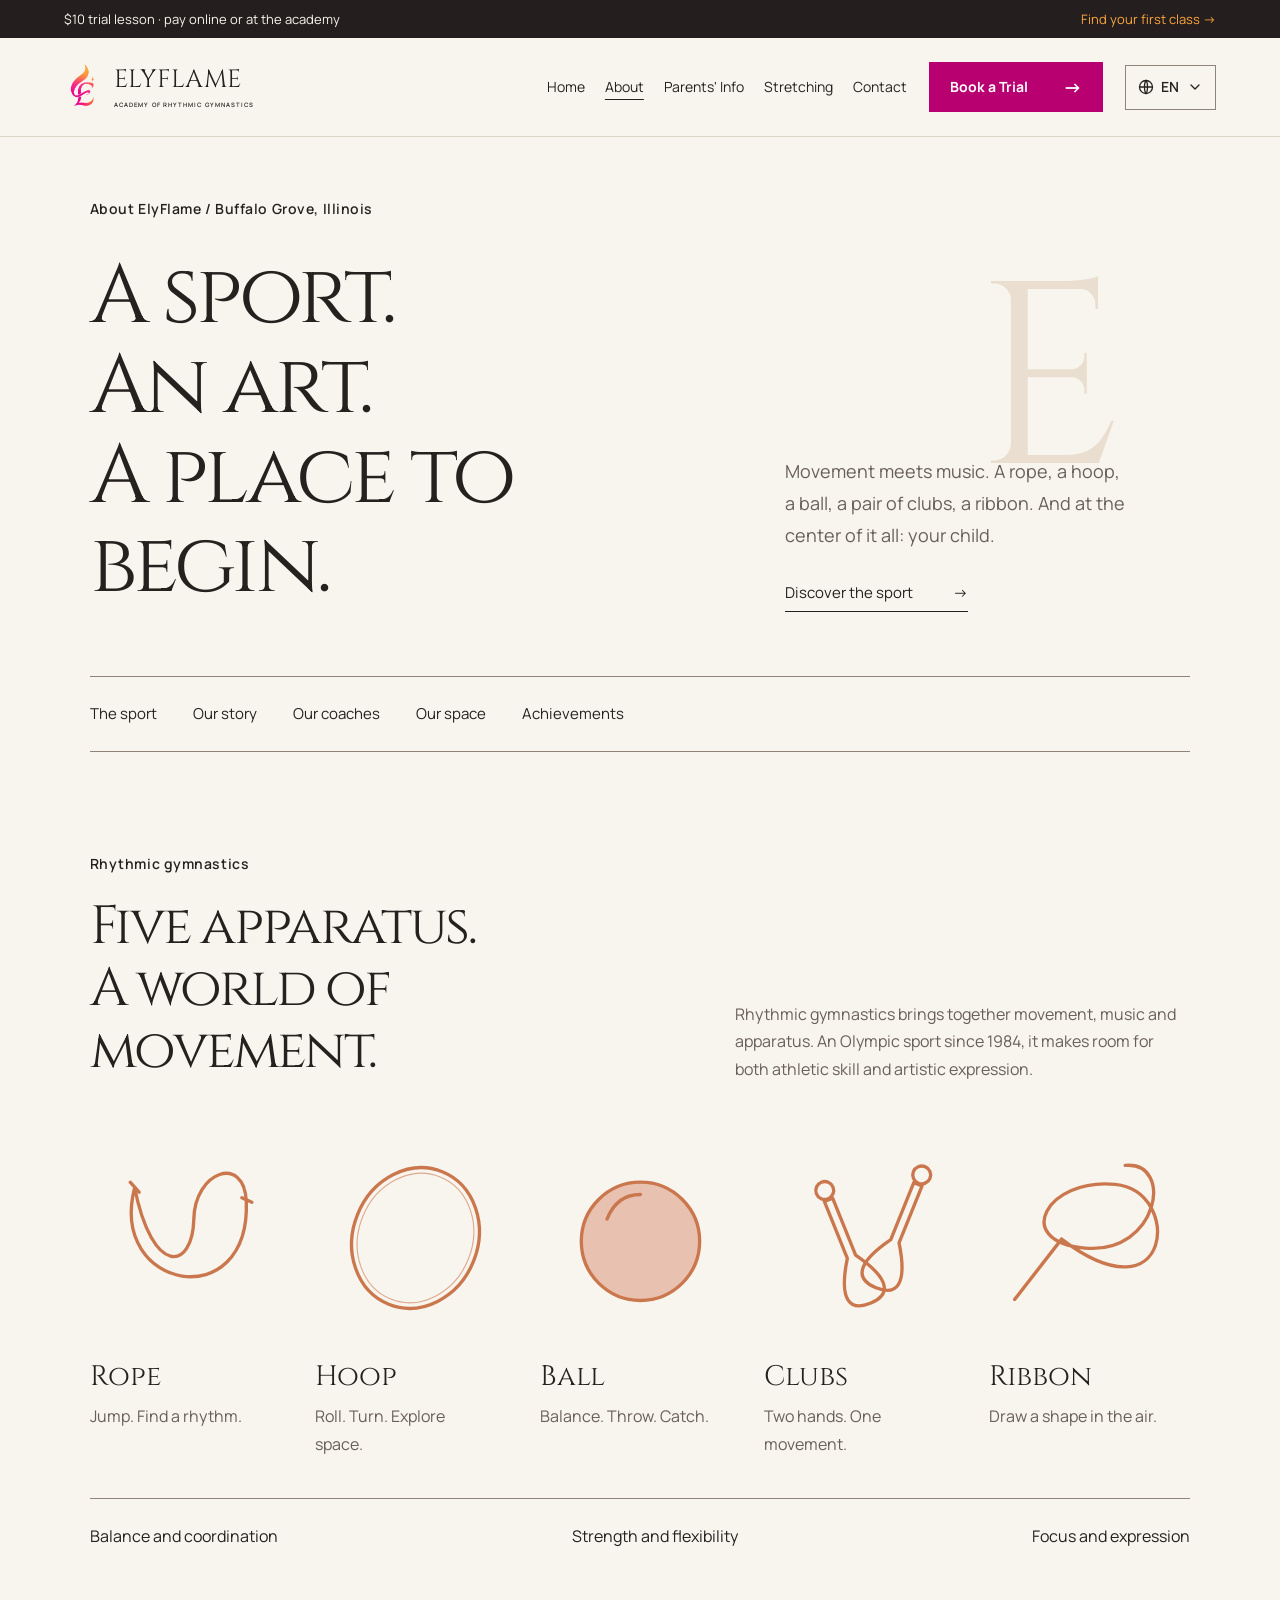
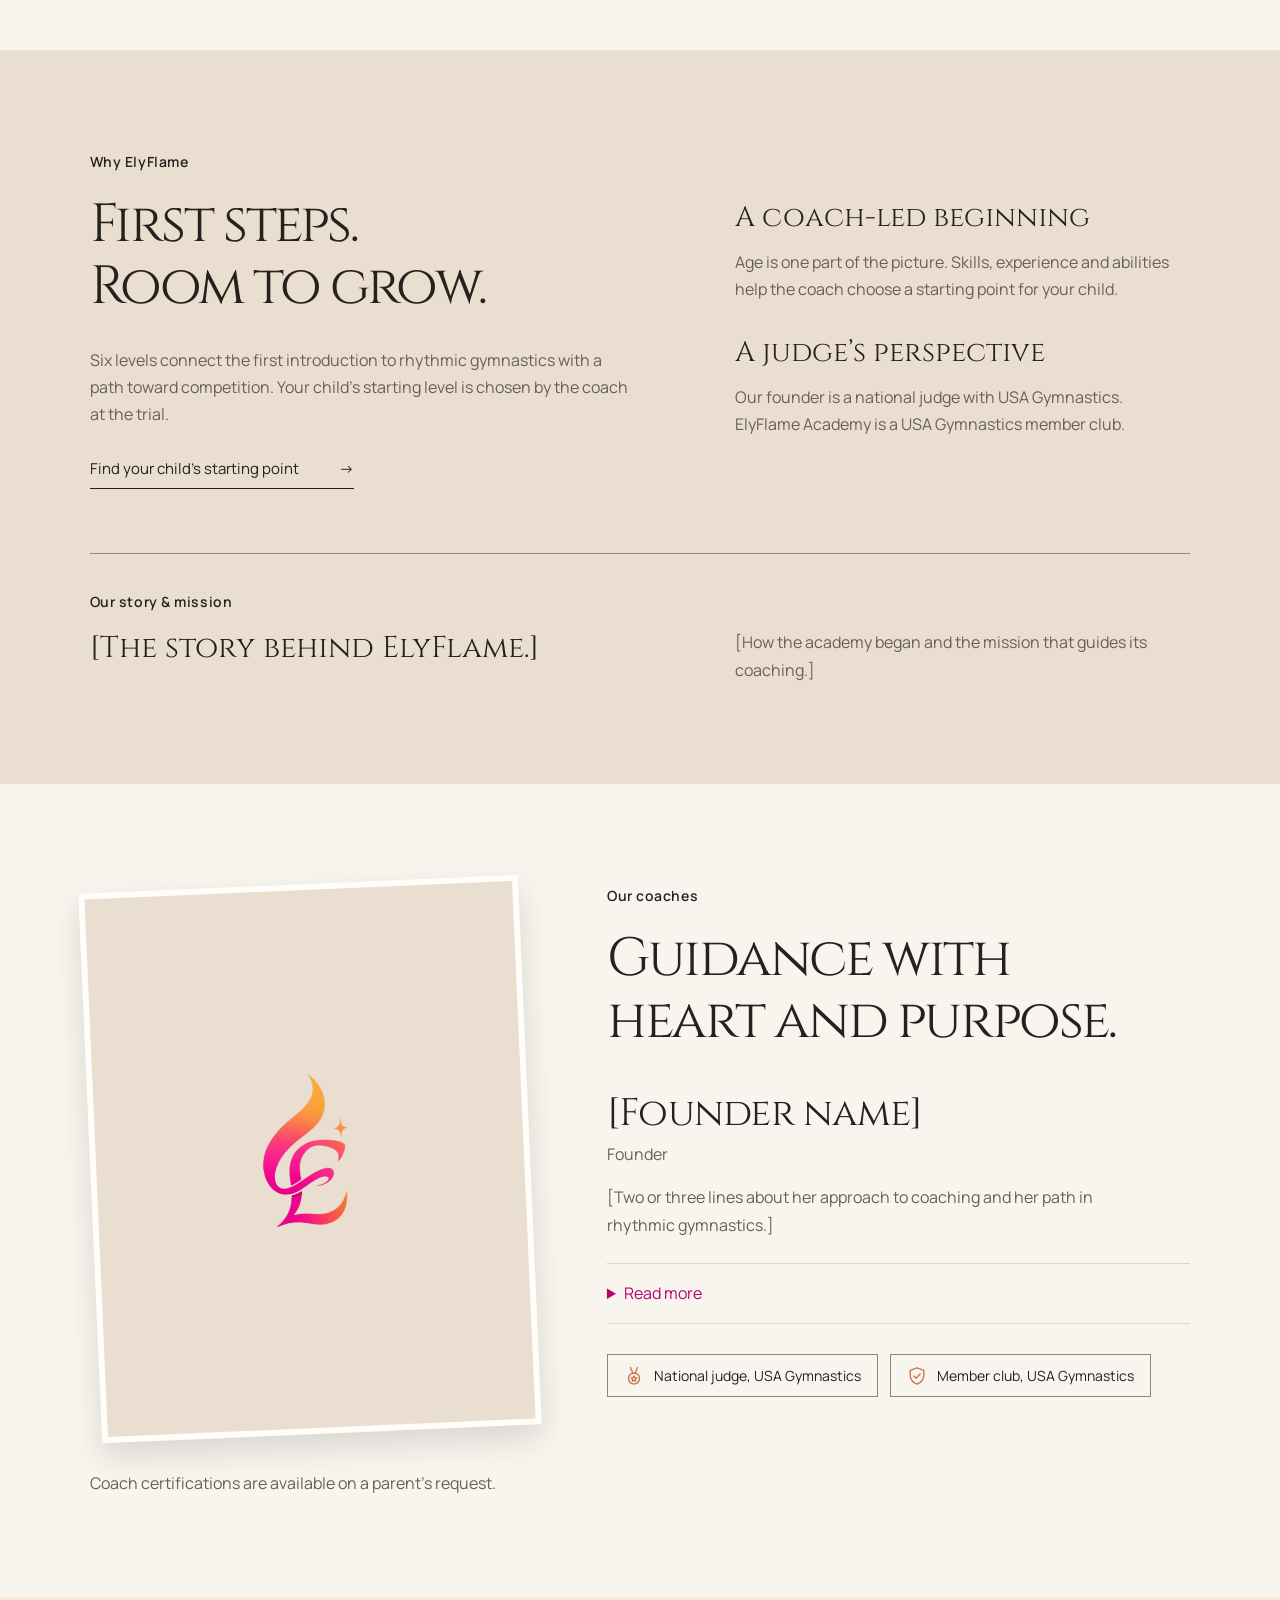
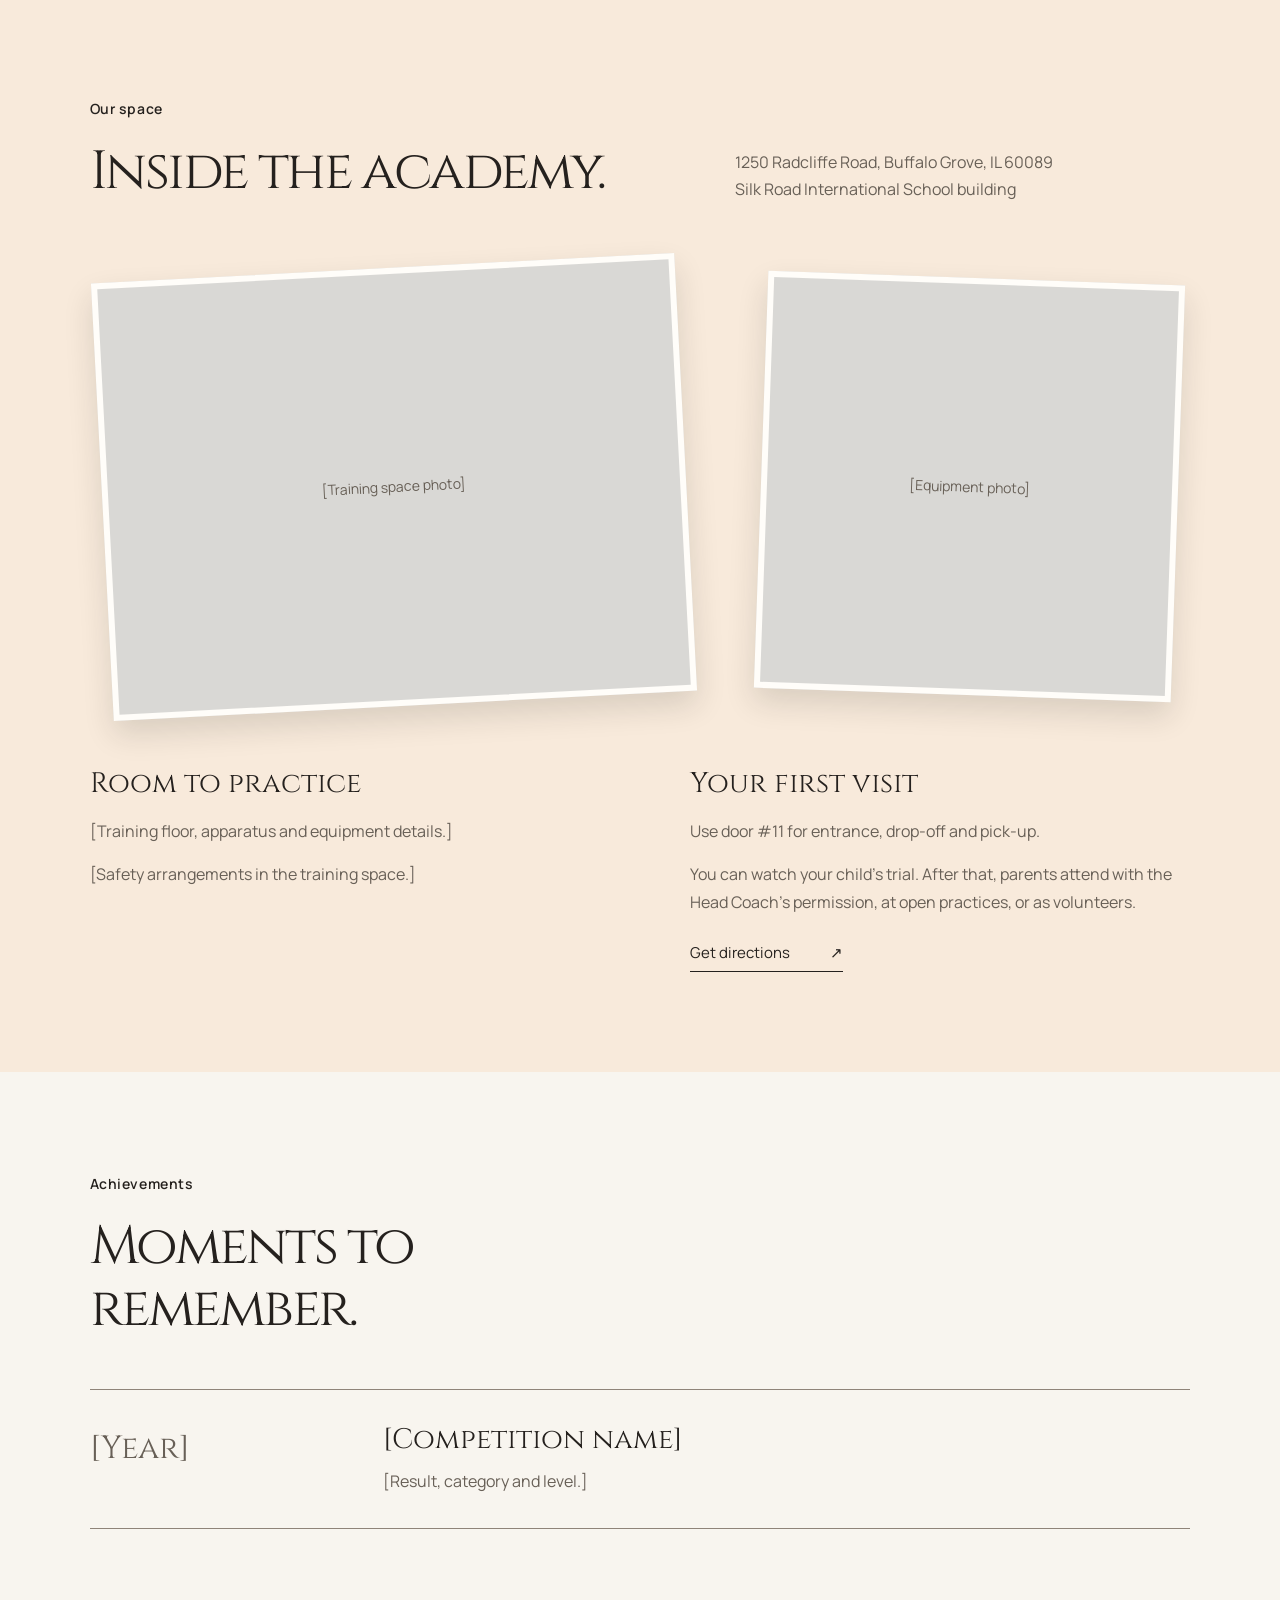
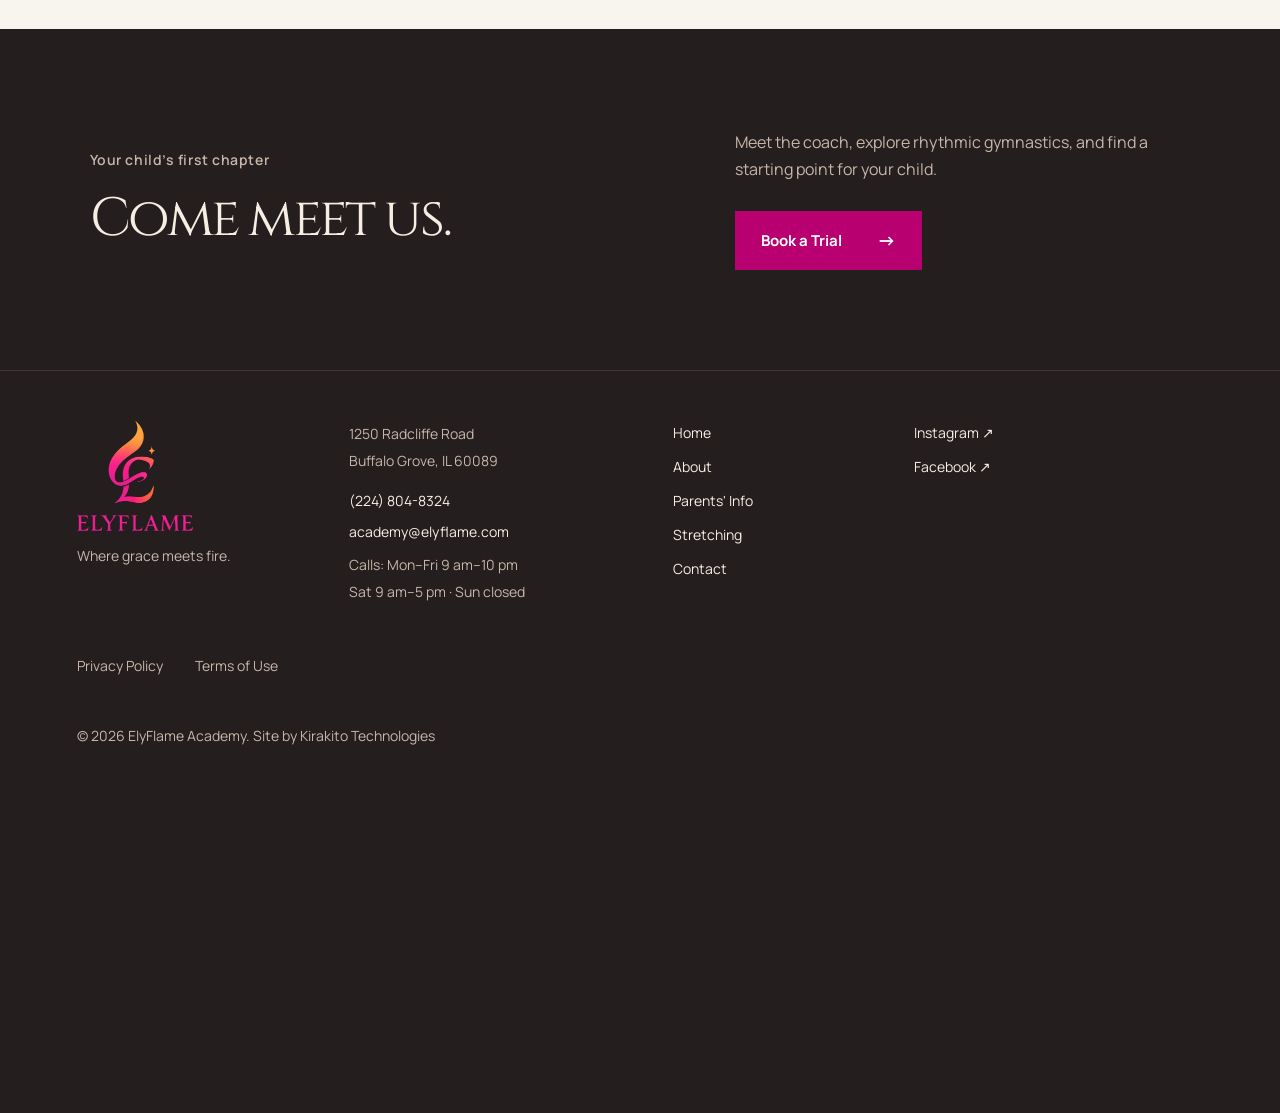
==== about/index.html @ cbd22787 "feat: add multilingual About page and shared multi-page foundation" ====
<!doctype html>
<html lang="en">
<head>
  <meta charset="UTF-8"><meta name="viewport" content="width=device-width, initial-scale=1">
  <title>About ElyFlame — Rhythmic Gymnastics Academy</title>
  <meta name="description" content="Meet ElyFlame Academy: rhythmic gymnastics, our coaches, our training space, and your child's path from first steps to competition.">
  <meta name="theme-color" content="#f8f5ef">
  <link rel="canonical" href="https://elyflame.com/about/">
  <link rel="alternate" hreflang="en" href="https://elyflame.com/about/"><link rel="alternate" hreflang="ru" href="https://elyflame.com/ru/about/"><link rel="alternate" hreflang="uk" href="https://elyflame.com/uk/about/"><link rel="alternate" hreflang="x-default" href="https://elyflame.com/about/">
  <link rel="icon" href="../assets/brand/Just_Logo__no_background_.png">
  <link rel="preconnect" href="https://fonts.googleapis.com"><link rel="preconnect" href="https://fonts.gstatic.com" crossorigin>
  <link href="https://fonts.googleapis.com/css2?family=Cinzel:wght@400;500;600&family=Manrope:wght@400;500;600;700&display=swap" rel="stylesheet">
  <link rel="stylesheet" href="../site.css"><script src="../site.js" defer></script>
</head>
<body class="about-page">
<a class="skip" href="#main">Skip to content</a>
<div class="announcement"><span>$10 trial lesson · pay online or at the academy</span><a href="../#journey">Find your first class <span aria-hidden="true">→</span></a></div>
<header class="header">
  <a class="brand" href="../#" aria-label="ElyFlame Academy home"><img src="../assets/brand/Just_Logo__no_background_.png" width="40" height="47" alt=""><span translate="no"><span>ELYFLAME</span><small>ACADEMY OF RHYTHMIC GYMNASTICS</small></span></a>
  <button class="menu-toggle" aria-expanded="false" aria-controls="navigation" aria-label="Menu"><span class="burger" aria-hidden="true"></span></button>
  <nav id="navigation" aria-label="Main navigation"><a href="../#home">Home</a><a href="./" aria-current="page">About</a><a href="../#parents">Parents' Info</a><a href="../#stretching">Stretching</a><a href="../#contact">Contact</a><div class="lang-pills" role="group" aria-label="Language" translate="no"><a href="./" hreflang="en" lang="en" aria-current="page">EN</a><a href="../ru/about/" hreflang="ru" lang="ru">RU</a><a href="../uk/about/" hreflang="uk" lang="uk">UA</a></div></nav>
  <a class="button header-cta" href="../#trial">Book a Trial <span aria-hidden="true">→</span></a>
  <details class="lang-menu" translate="no"><summary aria-label="Language: EN"><svg class="lang-icon" viewBox="0 0 16 16" aria-hidden="true" focusable="false"><circle cx="8" cy="8" r="6.5"/><path d="M1.5 8h13M8 1.5c2 2.2 2 10.8 0 13M8 1.5c-2 2.2-2 10.8 0 13"/></svg>EN<svg class="lang-chevron" viewBox="0 0 16 16" aria-hidden="true" focusable="false"><path d="m4 6 4 4 4-4"/></svg></summary><ul><li><a href="./" hreflang="en" lang="en" aria-current="page">English</a></li><li><a href="../ru/about/" hreflang="ru" lang="ru">Русский</a></li><li><a href="../uk/about/" hreflang="uk" lang="uk">Українська</a></li></ul></details>
</header>
<main id="main">
<section class="about-intro section" id="about">
 <p class="eyebrow">About ElyFlame / Buffalo Grove, Illinois</p>
 <h1>A sport.<br>An art.<br><em>A place to begin.</em></h1>
 <div class="about-intro-note"><span class="intro-mark" aria-hidden="true">E</span><p>Movement meets music. A rope, a hoop, a ball, a pair of clubs, a ribbon. And at the center of it all: your child.</p><a class="text-link" href="#the-sport">Discover the sport <span aria-hidden="true">→</span></a></div>
 <nav class="about-contents" aria-label="On this page"><a href="#the-sport">The sport</a><a href="#our-story">Our story</a><a href="#coaches">Our coaches</a><a href="#the-space">Our space</a><a href="#achievements">Achievements</a></nav>
</section>
<section class="section sport-section" id="the-sport">
 <div class="about-section-heading"><p class="eyebrow">Rhythmic gymnastics</p><h2>Five apparatus.<br>A world of movement.</h2><p>Rhythmic gymnastics brings together movement, music and apparatus. An Olympic sport since 1984, it makes room for both athletic skill and artistic expression.</p></div>
 <ul class="apparatus-lineup">
  <li><svg viewBox="0 0 180 150" aria-hidden="true"><path d="M40 30C16 122 144 145 140 42C138 0 94 15 93 58C92 104 56 110 40 30"/><path d="m36 25 8 9m92 5 9 4"/></svg><h3>Rope</h3><p>Jump. Find a rhythm.</p></li>
  <li><svg viewBox="0 0 180 150" aria-hidden="true"><ellipse cx="90" cy="75" rx="56" ry="64" transform="rotate(22 90 75)"/><ellipse class="apparatus-echo" cx="90" cy="75" rx="51" ry="59" transform="rotate(22 90 75)"/></svg><h3>Hoop</h3><p>Roll. Turn. Explore space.</p></li>
  <li><svg viewBox="0 0 180 150" aria-hidden="true"><circle class="apparatus-ball" cx="90" cy="78" r="53"/><path d="M60 58c6-15 17-22 30-22"/></svg><h3>Ball</h3><p>Balance. Throw. Catch.</p></li>
  <li><svg viewBox="0 0 180 150" aria-hidden="true"><g transform="rotate(-22 72 76)"><path d="M68 38h8v55c22 33 15 45-4 45s-26-12-4-45Z"/><circle cx="72" cy="29" r="8"/></g><g transform="rotate(22 118 76)"><path d="M114 23h8v55c22 33 15 45-4 45s-26-12-4-45Z"/><circle cx="118" cy="14" r="8"/></g></svg><h3>Clubs</h3><p>Two hands. One movement.</p></li>
  <li><svg viewBox="0 0 180 150" aria-hidden="true"><path d="m23 130 42-54M65 76C164 151 174 33 113 27S20 78 86 84s80-78 36-74"/></svg><h3>Ribbon</h3><p>Draw a shape in the air.</p></li>
 </ul>
 <div class="movement-notes"><p>Balance and coordination</p><p>Strength and flexibility</p><p>Focus and expression</p></div>
</section>
<section class="section academy-story" id="our-story">
 <div><p class="eyebrow">Why ElyFlame</p><h2>First steps.<br>Room to grow.</h2><p>Six levels connect the first introduction to rhythmic gymnastics with a path toward competition. Your child’s starting level is chosen by the coach at the trial.</p><a class="text-link" href="../#journey">Find your child’s starting point <span aria-hidden="true">→</span></a></div>
 <div class="story-principles"><article><h3>A coach-led beginning</h3><p>Age is one part of the picture. Skills, experience and abilities help the coach choose a starting point for your child.</p></article><article><h3>A judge’s perspective</h3><p>Our founder is a national judge with USA Gymnastics. ElyFlame Academy is a USA Gymnastics member club.</p></article></div>
 <div class="story-manuscript" data-requires-content><p class="eyebrow">Our story &amp; mission</p><h3>[The story behind ElyFlame.]</h3><p>[How the academy began and the mission that guides its coaching.]</p></div>
</section>
<section class="section coaches" id="coaches" data-requires-content>
 <div class="founder">
  <div class="founder-head"><p class="eyebrow">Our coaches</p><h2>Guidance with<br><em>heart and purpose.</em></h2></div>
  <div class="founder-photo is-empty" role="img" aria-label="Placeholder for the founder’s portrait"></div>
  <div class="founder-body">
   <h3 class="founder-name">[Founder name]</h3>
   <p class="founder-role">Founder</p>
   <p>[Two or three lines about her approach to coaching and her path in rhythmic gymnastics.]</p>
   <details class="coach-bio"><summary>Read more</summary><p>[Founder biography, experience and achievements.]</p></details>
   <ul class="badges" aria-label="Credentials"><li><svg viewBox="0 0 20 20" aria-hidden="true" focusable="false"><path d="M6.5 1.5 9 7.5M13.5 1.5 11 7.5"/><circle cx="10" cy="12.5" r="5.5"/><path d="m10 10 .9 1.7 1.9.3-1.4 1.3.3 1.9-1.7-.9-1.7.9.3-1.9-1.4-1.3 1.9-.3z"/></svg>National judge, USA Gymnastics</li><li><svg viewBox="0 0 20 20" aria-hidden="true" focusable="false"><path d="M10 1.8 16.8 4.3v4.9c0 4.3-2.9 7.4-6.8 9-3.9-1.6-6.8-4.7-6.8-9V4.3z"/><path d="m6.9 10 2.2 2.2 4.1-4.3"/></svg>Member club, USA Gymnastics</li></ul>
  </div>
 </div>
 <p class="coach-certificates">Coach certifications are available on a parent’s request.</p>
 <div class="team-block" hidden>
  <p class="eyebrow">The team</p>
  <ul class="team-list"></ul>
  <template id="team-card"><li class="team-card"><div class="team-photo"></div><h4></h4><p class="team-role"></p><p class="team-focus"></p><details class="coach-bio"><summary>Read more</summary><p class="team-bio"></p></details></li></template>
  <script type="application/json" id="team-data">[]</script>
 </div>
</section>
<section class="section academy-space" id="the-space">
 <div class="about-section-heading"><p class="eyebrow">Our space</p><h2>Inside the academy.</h2><p>1250 Radcliffe Road, Buffalo Grove, IL 60089<br>Silk Road International School building</p></div>
 <ul class="gallery-grid space-gallery" data-requires-content><li><div class="photo-slot">[Training space photo]</div></li><li><div class="photo-slot">[Equipment photo]</div></li></ul>
 <div class="space-notes"><div data-requires-content><h3>Room to practice</h3><p>[Training floor, apparatus and equipment details.]</p><p>[Safety arrangements in the training space.]</p></div><div><h3>Your first visit</h3><p>Use door #11 for entrance, drop-off and pick-up.</p><p>You can watch your child’s trial. After that, parents attend with the Head Coach’s permission, at open practices, or as volunteers.</p><a class="text-link" href="https://www.google.com/maps/search/?api=1&amp;query=1250+Radcliffe+Rd+Buffalo+Grove+IL+60089" target="_blank" rel="noopener">Get directions <span aria-hidden="true">↗</span></a></div></div>
</section>
<section class="section achievements-section" id="achievements">
 <div class="about-section-heading"><p class="eyebrow">Achievements</p><h2>Moments to remember.</h2></div>
 <ol class="achievement-list" data-requires-content><li><span class="achievement-year">[Year]</span><div><h3>[Competition name]</h3><p>[Result, category and level.]</p></div></li></ol>
</section>
<section class="about-trial section"><div><p class="eyebrow">Your child’s first chapter</p><h2>Come meet us.</h2></div><div><p>Meet the coach, explore rhythmic gymnastics, and find a starting point for your child.</p><a class="button" href="../#trial">Book a Trial <span aria-hidden="true">→</span></a></div></section>
</main>
<footer class="site-footer">
 <div class="footer-identity"><a href="../#home"><img class="footer-logo" src="../assets/brand/Logo_dark.jpg" alt="ElyFlame Academy of Rhythmic Gymnastics" width="160" height="160"></a><p>Where grace meets fire.</p></div>
 <div class="footer-contact"><p translate="no">1250 Radcliffe Road<br>Buffalo Grove, IL 60089</p><a href="tel:+12248048324">(224) 804-8324</a><a href="mailto:academy@elyflame.com">academy@elyflame.com</a><p>Calls: Mon–Fri 9 am–10 pm<br>Sat 9 am–5 pm · Sun closed</p></div>
 <nav aria-label="Footer navigation"><a href="../#home">Home</a><a href="./">About</a><a href="../#parents">Parents' Info</a><a href="../#stretching">Stretching</a><a href="../#contact">Contact</a></nav>
 <div class="footer-social"><a href="https://www.instagram.com/elyflamerg_yuvkhimenko" target="_blank" rel="noopener">Instagram ↗</a><a href="https://www.facebook.com/profile.php?id=61573847340841" target="_blank" rel="noopener">Facebook ↗</a></div>
 <nav class="footer-legal" aria-label="Legal"><a href="/privacy">Privacy Policy</a><a href="/terms">Terms of Use</a></nav>
 <p class="copyright">© 2026 ElyFlame Academy. Site by Kirakito Technologies</p>
 <div class="footer-team"></div>
</footer>
</body></html>
---- site.css ----
*{box-sizing:border-box}html{scroll-behavior:smooth;scroll-padding-top:110px}body{margin:0;background:var(--paper);color:var(--ink);font-family:Manrope,Arial,sans-serif;font-size:15px;line-height:1.7} :root{--display:Cinzel,Georgia,serif;--paper:#f8f5ef;--paper-raised:#fffdf9;--sand:#eaded0;--blush:#eeded6;--cream:#f8eadb;--placeholder:#d9d8d5;--ink:#25211e;--ink-muted:#686057;--line:#dcd5ca;--line-strong:#8f8479;--pink:#b90070;--pink-deep:#97035e;--pink-soft:#c988ab;--pink-tint:#f2dfe9;--brand-magenta:#e9008d;--brand-orange:#fda63d;--stage:#241e1e;--on-stage:#f6eee3;--on-stage-muted:#c8b6aa;--peach:#ffad82;--decor:#cb774d;--decor-soft:#e8c1b0;--error:#a51e2b;--white:#fff}a{color:inherit;text-decoration:none}button,input,select,textarea{font:inherit}button,a,select,input,textarea{-webkit-tap-highlight-color:transparent}button{cursor:pointer}a,button,summary,select{touch-action:manipulation}a:focus-visible,button:focus-visible,summary:focus-visible,select:focus-visible,input:focus-visible,textarea:focus-visible{outline:3px solid var(--pink);outline-offset:5px}h1,h2,h3,p{margin:0}h1,h2{font-family:var(--display);font-weight:400;line-height:1.16;letter-spacing:-.045em}h2{font-size:clamp(34px,4.25vw,64px)}h2 em{color:var(--pink);font-style:normal}h3{font-size:23px;font-weight:500;line-height:1.3}p{color:var(--ink-muted)}.eyebrow{text-transform:uppercase;font-size:10px;letter-spacing:.18em;font-weight:700;color:inherit}.announcement{background:var(--stage);color:var(--paper);display:flex;justify-content:space-between;padding:8px 5%;font-size:10px;letter-spacing:.07em}.announcement a{color:var(--brand-orange)}.header{height:99px;display:flex;align-items:center;gap:30px;padding:0 5%;border-bottom:1px solid var(--line);position:sticky;top:0;background:color-mix(in srgb,var(--paper) 96%,transparent);z-index:10;backdrop-filter:blur(12px)}.brand{display:flex;align-items:center;gap:10px;font-family:Cinzel,Georgia,serif;font-size:25px;line-height:1.2;letter-spacing:.01em}.brand img{object-fit:contain}.brand small{font-family:Manrope,Arial,sans-serif;display:block;font-size:6px;letter-spacing:.18em;margin-top:7px;font-weight:600}.header nav{margin-left:auto;display:flex;gap:28px;font-size:11px}.header nav a{padding:10px 0}.header nav a:hover,.text-link:hover{color:var(--pink)}.button{background:var(--pink);color:var(--white);display:inline-flex;align-items:center;justify-content:space-between;gap:35px;padding:16px 25px;font-size:12px;font-weight:700;border:1px solid transparent;min-height:52px;transition:background .2s,transform .2s}.button:hover{background:var(--pink-deep);transform:translateY(-2px)}.button span{font-size:19px;line-height:1}.header-cta{padding:12px 20px;min-height:45px;font-size:11px}.menu-toggle{display:none}.hero{position:relative;overflow:hidden;padding:30px 5% 0;min-height:760px}.hero-top{display:flex;justify-content:space-between;position:relative;z-index:2}.dot{display:inline-block;width:6px;height:6px;border-radius:50%;background:var(--pink);margin-right:8px}.hero-title{position:relative;z-index:2;pointer-events:none;margin-top:64px;max-width:1000px}h1{font-size:clamp(65px,8.7vw,132px);line-height:1.08;letter-spacing:-.065em}h1 em{font-style:normal;color:var(--pink)}.hero-bottom{display:flex;align-items:flex-end;justify-content:space-between;position:relative;z-index:2;margin-top:34px}.hero-copy p{font-size:13px;line-height:1.8;margin-bottom:24px}.trial-note{display:block;font-size:10px;margin-top:12px;color:var(--ink-muted)}.trial-note i{padding:0 7px}.scroll-cue{margin-top:45px;position:relative;z-index:2;border-top:1px solid var(--line);padding:16px 0;display:flex;justify-content:space-between;font-size:9px;letter-spacing:.14em;text-transform:uppercase}.values-strip{background:var(--sand);display:flex;align-items:center;justify-content:space-around;gap:20px;padding:22px 5%;font-family:var(--display);font-size:17px}.values-strip b{color:var(--pink);font-size:21px;font-weight:400}.section{padding:100px 7%}.section-heading{display:grid;grid-template-columns:1fr 1fr;align-items:end;gap:18px 60px}.section-heading .eyebrow{grid-column:1/-1}.section-heading>p:last-child{font-size:13px;justify-self:end;padding-bottom:7px}.finder{margin-top:46px}.finder-controls{display:grid;grid-template-columns:1fr 1fr;gap:35px;max-width:800px}label{display:block;font-size:11px;font-weight:600}select,input,textarea{display:block;width:100%;border:0;border-bottom:1px solid var(--line-strong);background:transparent;padding:14px 0;color:var(--ink);font-size:14px;border-radius:0;margin-top:4px}select{padding-right:25px;cursor:pointer}.path{display:flex;justify-content:space-between;position:relative;margin:52px 0 38px}.path:before{content:"";position:absolute;top:21px;left:22px;right:22px;height:1px;background:var(--line-strong)}.level{position:relative;flex:1}.level:last-child{flex:0 0 80px}.level-number{display:grid;place-items:center;width:43px;height:43px;border:1px solid var(--line-strong);border-radius:50%;background:var(--paper);font-family:var(--display);font-size:17px;transition:background .25s,color .25s}.level.active .level-number{background:var(--pink);border-color:var(--pink);color:var(--white);box-shadow:0 0 0 7px color-mix(in srgb,var(--pink) 6%,transparent)}.level p{font-size:10px;margin-top:14px}.level small{font-size:9px;color:var(--ink-muted);display:block}.finder-result{border-top:1px solid var(--line);border-bottom:1px solid var(--line);padding:30px 0;display:flex;gap:30px;align-items:center;justify-content:space-between}.finder-result .eyebrow{font-size:9px;color:var(--pink);margin-bottom:10px}.finder-result h3{font-family:var(--display);font-size:27px;margin-bottom:10px}.finder-result p:not(.eyebrow){font-size:12px;max-width:550px}.finder-result small{font-size:10px;color:var(--ink-muted);display:block;margin-top:8px}.finder-result .button{flex-shrink:0}.about{display:grid;grid-template-columns:1fr 1fr;gap:9%;padding-top:25px}.about-art{min-height:510px}.about-copy{padding:20px 0}.about-copy h2{font-size:clamp(32px,3.45vw,53px);margin:20px 0 24px}.about-copy>p:not(.eyebrow){font-size:12px;line-height:1.9}.about-point{display:flex;gap:20px;border-top:1px solid var(--line);padding-top:20px;margin-top:23px}.about-point>span{color:var(--pink);font-size:10px;padding-top:3px}.about-point h3{font-size:13px}.about-point p{font-size:11px;margin-top:6px}.text-link{font-size:11px;display:inline-flex;gap:40px;align-items:center;border-bottom:1px solid currentColor;padding-bottom:6px;margin-top:28px}.stage{background:var(--stage);color:var(--on-stage);position:relative;overflow:hidden;padding-bottom:110px}.stage>.eyebrow{color:var(--on-stage-muted)}.stage-main{display:grid;grid-template-columns:auto minmax(0,295px);justify-content:start;gap:80px clamp(80px,9vw,190px);margin-top:40px;position:relative;z-index:1}.stage h2{font-size:clamp(46px,6.6vw,98px)}.stage h2 em{color:var(--peach)}.stage-main>div{max-width:295px}.stage p{color:var(--on-stage);font-size:17px}.stage p.muted{font-size:12px;color:var(--on-stage-muted);margin-top:15px}.stage-symbol{font-size:80px;line-height:1;color:var(--decor);display:block;margin-bottom:30px}.button-light{background:var(--cream);color:var(--stage);margin-top:27px}.button-light:hover{background:var(--peach)}.parents{display:grid;grid-template-columns:1fr 1fr;gap:80px}.parents h2{margin:22px 0}.parents>div>p:not(.eyebrow){font-size:12px}.faq details{border-bottom:1px solid var(--line);padding:20px 0}.faq details:first-child{border-top:1px solid var(--line)}summary{list-style:none;font-size:13px;cursor:pointer;display:flex;justify-content:space-between;gap:20px}summary::-webkit-details-marker{display:none}summary:after{content:"+";color:var(--pink);font-size:20px;line-height:1}details[open] summary:after{content:"−"}.faq details p{font-size:12px;line-height:1.9;margin-top:15px;padding-right:30px}.contact{border-top:1px solid var(--line);display:grid;grid-template-columns:1.4fr 1fr;gap:65px;padding-top:65px;padding-bottom:65px}.contact h2{margin-top:20px;font-size:clamp(32px,3.6vw,55px)}.address{font-size:19px;color:var(--ink);margin-top:15px}.contact-info .text-link{margin-top:16px}.email{display:block;font-size:13px;margin-top:24px}.visit-note{font-size:10px;margin-top:10px}.closing{padding:76px 7%;background:var(--blush);position:relative;overflow:hidden}.closing h2{margin:16px 0 28px;position:relative;z-index:1}.closing .button{position:relative;z-index:1}.trial-section{display:grid;grid-template-columns:1fr 1fr;gap:12%}.trial-section h2{font-size:42px;margin:18px 0 25px}.trial-section>div>p:not(.eyebrow){font-size:12px;max-width:370px}#trial-form{display:grid;grid-template-columns:1fr 1fr;gap:21px}#trial-form>label:first-child,#trial-form>label:nth-child(4),#trial-form>button,#form-status,#trial-form>noscript{grid-column:1/-1}label span{font-weight:400;color:var(--ink-muted)}#form-status{font-size:12px}footer{border-top:1px solid var(--line);padding:35px 5%;display:flex;flex-wrap:wrap;gap:20px 30px;align-items:center;font-size:10px}footer .brand{font-size:23px;display:block;margin-right:20px}footer>span{margin-left:auto}footer>a:last-child{flex-basis:100%;text-align:right;font-size:9px}.skip{position:fixed;left:15px;top:-100px;z-index:40;padding:10px;background:var(--white)}.skip:focus{top:10px}dialog{background:var(--paper);color:var(--ink);border:1px solid var(--line);padding:40px;width:min(590px,calc(100% - 28px));max-height:85vh}dialog::backdrop{background:#1b121bc4;backdrop-filter:blur(5px)}dialog h2{font-size:31px;margin:18px 0}dialog>p{font-size:12px}.close-dialog{position:absolute;top:8px;right:10px;background:none;border:0;font-size:27px;width:44px;height:44px}@keyframes arrive{from{opacity:0;transform:translate(30px,20px) rotate(4deg)}to{opacity:1;transform:none}}
@media(min-width:1600px){.hero{min-height:870px}.hero-title{margin-top:90px}.hero-bottom{margin-top:45px}.hero-copy p{font-size:16px}.scroll-cue{margin-top:60px}}
@media(max-width:1050px){.header{gap:20px}.header nav{gap:17px}.brand{font-size:21px}.hero{min-height:710px}.hero-title{margin-top:80px}.stage-main{gap:40px}.parents{gap:40px}.section{padding-left:5%;padding-right:5%}.finder-result h3{font-size:24px}}
@media(max-width:760px){html{scroll-padding-top:85px}.announcement{justify-content:center;font-size:9px}.announcement>a{display:none}.header{height:79px;padding:0 5%;justify-content:space-between}.brand{font-size:21px}.brand img{width:29px;height:38px}.brand small{font-size:5px}.header-cta{display:none}.menu-toggle{display:flex;gap:10px;align-items:center;border:0;background:none;font-size:11px;min-height:44px}.header nav{display:none;position:absolute;top:79px;left:0;right:0;background:var(--paper);padding:20px 5%;border-bottom:1px solid var(--line);font-size:15px}.header nav.open{display:flex;flex-direction:column;gap:5px}.hero{min-height:830px;padding-top:23px}.hero-top>.eyebrow:last-child{display:none}.eyebrow{font-size:9px}.hero-title{margin-top:41px}h1{font-size:clamp(54px,11.6vw,87px);letter-spacing:-.06em}.hero-bottom{margin-top:305px}.hero-copy p{font-size:12px;margin-bottom:22px}.hero-copy .button{padding:14px 23px}.trial-note{font-size:9px}.scroll-cue{margin-top:30px;font-size:8px}.values-strip{justify-content:center;flex-wrap:wrap;font-size:12px;gap:12px 20px;padding:22px 5%}.values-strip span:last-child,.values-strip b:last-of-type{display:none}.values-strip b{font-size:15px}.section{padding:65px 6%}.section-heading{display:block}.section-heading h2{margin:18px 0}.section-heading>p:last-child{font-size:12px}.finder{margin-top:28px}.finder-controls{grid-template-columns:1fr;gap:20px}.path{margin-top:35px;gap:3px}.level:last-child{flex:1}.level-number{width:34px;height:34px;font-size:13px}.path:before{top:17px}.level p{font-size:8px}.level small{font-size:8px}.finder-result{display:block;padding:23px 0}.finder-result .button{margin-top:22px}.finder-result h3{font-size:22px}.about{grid-template-columns:1fr;gap:25px;padding-top:0}.about-art{min-height:330px}.about-copy{padding:0}.about-copy h2{font-size:36px}.stage-main{grid-template-columns:1fr;gap:35px;margin-top:30px}.stage h2{font-size:52px}.stage-main>div{justify-self:start;max-width:100%;position:relative;padding-right:45px}.stage-symbol{position:absolute;right:0;top:0;font-size:42px}.stage p{font-size:16px}.stage p.muted{max-width:280px}.parents{grid-template-columns:1fr;gap:35px}.contact{grid-template-columns:1fr;gap:30px}.contact h2{font-size:35px}.contact-info{border-top:1px solid var(--line);padding-top:25px}.closing{padding:55px 6%}.closing h2{font-size:35px;max-width:280px}.trial-section{grid-template-columns:1fr;gap:32px}.trial-section h2{font-size:35px}footer{padding:30px 6%;gap:15px 25px}footer .brand{width:100%}footer>span{margin-left:0}footer>a:last-child{text-align:left}dialog{padding:32px 23px}dialog h2{font-size:27px}}

@media(max-width:760px){h1{font-size:clamp(45px,10.8vw,80px)}h1 em{padding-left:0}}
/* One continuous ribbon,above section backgrounds and behind their content. */
main{position:relative;isolation:isolate}
.page-ribbon{position:absolute;inset:0;width:100%;height:100%;z-index:1;pointer-events:none;overflow:hidden}
.ribbon-line{fill:none;stroke:url(#page-ribbon-gradient);stroke-width:2.5;stroke-linecap:round;stroke-linejoin:round;vector-effect:non-scaling-stroke;stroke-dasharray:1000;stroke-dashoffset:0;opacity:.8}
main>section>*,.values-strip>*{position:relative;z-index:2}
.hero-copy,.section-heading,.finder,.about-copy,.faq,.contact-info,#trial-form{isolation:isolate}
@supports(animation-timeline:scroll()){
  .ribbon-line{animation:ribbon-unfold 1s linear both;animation-timeline:scroll(root block)}
}
@keyframes ribbon-unfold{from{stroke-dashoffset:975}to{stroke-dashoffset:0}}
.path-spark{position:absolute;left:0;top:-24px;width:20px;color:var(--pink);font-size:22px;line-height:1;text-align:center;transition:transform .65s cubic-bezier(.22,.8,.24,1);z-index:2}
.path-spark[hidden]{display:none}
.path.needs-assessment{margin-top:88px}
.assessment-stop{position:absolute;left:28px;top:-64px;color:var(--pink);font-size:12px;line-height:24px;font-weight:600}
.assessment-stop[hidden]{display:none}
.level[data-level="6"]{flex:0 0 80px}
@media(max-width:760px){.level[data-level="6"]{flex:1}}
.hero-copy p,.finder-result p:not(.eyebrow),.about-copy>p:not(.eyebrow),.about-point p,.parents>div>p:not(.eyebrow),.faq details p,.trial-section>div>p:not(.eyebrow),.stage p.muted,.section-heading>p:last-child{font-size:16px}
label,select,input,textarea,summary,.about-point h3{font-size:16px}
.button{font-size:14px}
.stage{background:radial-gradient(ellipse at 90% 55%,#74334055,transparent 60%),var(--stage)}
@media(max-width:760px){
  .ribbon-line{stroke-width:2;opacity:.65}
  .hero-copy p{font-size:16px}
  .hero-bottom{margin-top:305px}
  .finder-result .button{margin-top:26px}
  .path{margin-top:54px}
}
@media(prefers-reduced-motion:reduce){html{scroll-behavior:auto}*,*:before,*:after{animation:none!important;transition:none!important}.ribbon-line{stroke-dashoffset:0}}

/* Revised prototype: generous section crossings,real form controls,content previews. */
[hidden]{display:none!important}
.section{padding-top:140px}
.hero{min-height:800px}
.hero-title{max-width:78%}
.hero-photo{position:absolute;right:7%;top:112px;width:32%;height:445px;background:transparent;display:grid;place-items:center;z-index:0}
.hero-photo>span{text-align:center;font-size:13px;color:var(--ink-muted);max-width:85%;overflow-wrap:anywhere}
.hero-photo small{display:block;font-size:11px;margin-top:8px}
.hero-bottom{margin-top:42px}
.hero-copy{max-width:45%}

.hero .scroll-cue{margin-top:45px}
.quiet-link{color:var(--ink-muted)}
.header{gap:22px}
.header nav{gap:20px}
.ribbon-line{stroke-width:2.5;opacity:1}
.closing{padding-top:140px}
.level p{font-size:14px;line-height:1.5;margin-top:14px;max-width:145px}
.level small{font-size:12px;margin-top:5px;line-height:1.5}
.level .apparatus{font-size:11px;color:var(--ink-muted);max-width:140px}
.level[data-level="6"]{flex:1}
.path:before{right:calc(16.66% - 21px)}
.level.possible .level-number{background:var(--pink-tint);border-color:var(--pink-soft);color:var(--pink-deep)}
.level.possible p{color:var(--pink-deep)}
.path-spark{top:0;transition:transform .65s ease-out;pointer-events:none}
.assessment-stop{font-size:14px;line-height:24px}
#experience-note{margin-top:14px;color:var(--pink-deep)}
/* Coaches: the founder as "portrait + text" (portrait 40% of the block), then the team grid. The team cards come from
   the #team-data array (site.js); the block stays hidden while the array is empty. */
.founder{display:grid;grid-template-columns:40% 1fr;grid-template-rows:auto 1fr;grid-template-areas:"photo head" "photo body";column-gap:7%;align-items:start}
.founder-head{grid-area:head}
.founder-head h2{margin-top:20px}
.founder-photo{grid-area:photo;aspect-ratio:4/5;display:grid;place-items:center;background:var(--sand)}
.founder-photo img{width:100%;height:100%;object-fit:cover}
.founder-photo.is-empty::after,.team-photo.is-empty::after{content:"";width:34%;aspect-ratio:540/632;background:url(assets/brand/Just_Logo__no_background_.png) center/contain no-repeat}
.founder-body{grid-area:body;margin-top:40px}
.founder-name{font-family:var(--display);font-weight:400;font-size:clamp(30px,3vw,42px);line-height:1.15;letter-spacing:-.02em;color:var(--ink)}
.founder-role,.team-role{font-family:var(--display);font-size:15px;line-height:1.5;color:var(--ink-muted);margin-top:6px}
.founder-body>p:not(.founder-role){margin-top:18px;max-width:520px;font-size:16px}
.badges{list-style:none;display:flex;flex-wrap:wrap;gap:12px;margin:30px 0 0;padding:0}
.badges li{display:inline-flex;align-items:center;gap:10px;padding:10px 16px;border:1px solid var(--line-strong);font-size:14px;line-height:1.5;color:var(--ink)}
.badges svg{width:20px;height:20px;flex:none;fill:none;stroke:var(--decor);stroke-width:1.4;stroke-linecap:round;stroke-linejoin:round}
.team-block{margin-top:96px}
.team-list{list-style:none;margin:28px 0 0;padding:0;display:grid;grid-template-columns:repeat(3,1fr);gap:48px 32px}
.team-photo{aspect-ratio:1;display:grid;place-items:center;background:var(--sand);overflow:hidden}
.team-photo img{width:100%;height:100%;object-fit:cover}
.team-card h4{font-family:var(--display);font-weight:400;font-size:22px;line-height:1.3;color:var(--ink);margin:18px 0 0}
.team-focus{font-size:16px;margin-top:8px}
.team-list li:only-child{grid-column:span 2;display:grid;grid-template-columns:1fr 1fr;grid-template-rows:1fr auto auto auto 1fr;column-gap:32px}
.team-list li:only-child .team-photo{grid-row:1/-1}
.team-list li:only-child>:not(.team-photo){grid-column:2}
.team-list li:only-child h4{grid-row:2;margin-top:0}
.team-list li:only-child .team-role{grid-row:3}
.team-list li:only-child .team-focus{grid-row:4}
@media(max-width:1050px){.team-list{grid-template-columns:repeat(2,1fr)}}
body[data-production] [data-requires-content]{display:none}
.trial-section.enhanced{display:block}
.trial-section.enhanced>div:first-child{max-width:700px}
.trial-section.enhanced>div>p:not(.eyebrow){max-width:520px}
.enhanced-trial{margin-top:25px}
#booking-dialog{width:min(800px,calc(100% - 32px));padding:48px;max-height:90dvh;overscroll-behavior:contain}
#booking-dialog .close-dialog{position:sticky;float:right;top:-32px;right:0;z-index:3;background:var(--paper)}
body:has(#booking-dialog[open]){overflow:hidden}
#booking-title{font-size:42px;margin:0 0 20px}
.prototype-note{font-size:13px;line-height:1.7;color:var(--ink-muted);margin-bottom:25px}
#trial-form{display:grid;grid-template-columns:minmax(0,1fr) minmax(0,1fr);gap:25px 24px}
#trial-form .field{grid-column:auto;min-width:0}
#trial-form .field-wide,#trial-form .error-summary,#trial-form>button,#form-status{grid-column:1/-1}
#trial-form input:not([type="checkbox"]),#trial-form select{background:var(--paper-raised);border:1px solid var(--line-strong);padding:12px;margin-top:8px;min-height:49px;width:100%}
#trial-form label{font-size:14px}
#trial-form label span{font-size:14px;color:var(--ink)}
.field-hint{font-size:12px;margin-top:6px;line-height:1.6}
.checkbox-label{display:flex;gap:12px;align-items:flex-start;cursor:pointer}
#consent{appearance:auto;width:20px;height:20px;flex:0 0 20px;margin:2px 0 0;accent-color:var(--pink)}
.field-error{font-size:14px;font-weight:700;line-height:1.5;color:var(--error);margin-top:8px}
#trial-form .has-error input,#trial-form .has-error select{border:2px solid var(--error)}
.error-summary{border-left:4px solid var(--error);padding:12px 0 12px 20px;color:var(--error)}
.error-summary h3{font-size:22px}.error-summary ul{margin:12px 0 0;padding-left:20px}
.error-summary a{font-size:14px;text-decoration:underline;font-weight:600}
.button:disabled{cursor:wait;transform:none;opacity:.75}
.button.has-error{background:var(--error)}
.button .submit-label{font-size:14px;line-height:1.5}
.spinner{width:18px;height:18px;border:2px solid color-mix(in srgb,var(--white) 40%,transparent);border-top-color:var(--white);border-radius:50%;animation:spin .7s linear infinite}
@keyframes spin{to{transform:rotate(360deg)}}
#booking-confirmation h2{font-size:44px;margin:20px 0}
#booking-confirmation p{font-size:16px}
#booking-confirmation .prototype-note{font-size:13px;margin-top:16px}
#booking-confirmation h3{font-family:var(--display);font-size:24px;margin-top:28px}
#booking-summary{display:grid;grid-template-columns:140px minmax(0,1fr);gap:8px 20px;font-size:14px}
#booking-summary dt{color:var(--ink-muted)}#booking-summary dd{margin:0;overflow-wrap:anywhere}
.bring-list{padding-left:20px;font-size:14px;line-height:1.9}
#edit-booking{background:none;border:0;border-bottom:1px solid currentColor;padding:0 0 6px;color:var(--pink);font-size:14px}
.site-footer{display:grid;grid-template-columns:1.15fr 1.4fr 1fr 1.4fr;gap:35px;padding:50px 6%;align-items:start;font-size:13px}
.footer-logo{display:block;width:155px;height:150px;object-fit:contain;mix-blend-mode:multiply}
.site-footer p{font-size:13px;line-height:1.9}
.footer-contact p{margin-bottom:14px}.footer-contact a{overflow-wrap:anywhere}
.site-footer nav,.footer-social{display:flex;flex-direction:column;gap:10px}


.site-footer .copyright{grid-column:1/-1;font-size:11px;margin-top:10px}
@media(max-width:1100px) and (min-width:761px){.header nav{gap:12px}.header{gap:14px}.brand{font-size:18px}.header-cta{gap:14px;padding:10px 14px}}
@media(max-width:760px){
  .section{padding-top:120px}
  .hero{min-height:0;padding-bottom:24px}
  .hero-title{max-width:100%}
  .hero-photo{position:relative;inset:auto;width:84%;height:340px;margin:48px 0 0 auto;z-index:0}
  .hero-photo>span{font-size:12px}
  .hero-bottom{margin-top:65px}
  .hero-copy{max-width:100%}
  .hero .scroll-cue{margin-top:35px}
  .header nav{gap:5px}
  .path,.path.needs-assessment{display:flex;flex-direction:column;gap:0;margin-top:54px;margin-bottom:30px}
  .path.needs-assessment{margin-top:90px}
  .path:before{left:20px;right:auto;top:20px;bottom:58px;width:1px;height:auto}
  .level,.level[data-level="6"]{display:flex;align-items:flex-start;gap:24px;flex:auto;min-height:112px;padding:0 0 24px}
  .level:last-of-type{padding-bottom:0;min-height:90px}
  .level-number{flex:0 0 42px;width:42px;height:42px;font-size:16px}
  .level p{font-size:16px;margin-top:0;max-width:none}
  .level small{font-size:13px;margin-top:3px}
  .level .apparatus{font-size:12px;max-width:none}
  .assessment-stop{top:-58px;left:28px;font-size:13px;max-width:calc(100% - 28px)}
  .path-spark{font-size:21px}
  .founder{grid-template-columns:1fr;grid-template-rows:none;grid-template-areas:"head" "photo" "body"}
  .founder-photo{width:78%;margin-top:32px}
  .founder-body{margin-top:32px}
  .team-block{margin-top:64px}
  .team-list{grid-template-columns:1fr;gap:40px}
  .team-list li:only-child{grid-column:auto;display:block}
  .team-list li:only-child h4{margin-top:18px}
  .closing{padding-top:120px}
  #booking-dialog{width:calc(100% - 20px);padding:30px 20px;max-height:94dvh}
  #booking-dialog .close-dialog{top:-20px}
  #booking-title{font-size:32px;padding-right:35px}
  #trial-form{grid-template-columns:minmax(0,1fr);gap:23px}
  #trial-form .field{grid-column:1/-1}
  #booking-confirmation h2{font-size:34px}
  #booking-summary{grid-template-columns:100px minmax(0,1fr);gap:8px 12px;font-size:13px}
  .site-footer{grid-template-columns:1fr 1fr;gap:30px 18px;padding-bottom:30px}
  .footer-identity,.footer-contact{grid-column:1/-1}
  .footer-logo{width:150px;height:145px}
  
}
@media(prefers-reduced-motion:reduce){.path-spark{transition:none}.spinner{animation:none}.ribbon-line{animation:none;stroke-dashoffset:0}}

/* Design cleanup after the anti-slop audit (24.09). Raw hex left above: overlay shadows only. */
/* T13 type floor: body 16,labels 14,buttons 15. */
body{font-size:16px}
.announcement,.announcement a{font-size:13px;letter-spacing:0}
.header nav{font-size:14px}
.button,.button .submit-label{font-size:15px}
.header-cta{font-size:14px}
.trial-note,.visit-note,.field-hint,.finder-result small{font-size:14px}
.text-link,#edit-booking{font-size:15px}
.email{font-size:16px}
.level small,.level .apparatus{font-size:14px}
.about-point>span{font-size:14px}
.site-footer,.site-footer p{font-size:14px}
.site-footer .copyright{font-size:13px}
/* T3: caps stay in Cinzel headings only; labels in sentence case. */
.eyebrow,.stage>.eyebrow,.finder-result .eyebrow{text-transform:none;letter-spacing:0;font-size:14px;font-weight:600}
.scroll-cue{text-transform:none;letter-spacing:0;font-size:14px}
/* T9: magenta on interactive elements and the hero headline only. */
h2 em,.stage h2 em{color:inherit}
.dot,.values-strip b,.about-point>span,summary:after,.finder-result .eyebrow,#experience-note{color:var(--ink-muted)}
.stage>.eyebrow{color:var(--on-stage-muted)}
/* T2: drawn burger icon; the word "Menu" stays for screen readers only. */
.burger{display:block;width:22px;height:14px;border-block:2px solid currentColor;position:relative}
.burger:after{content:"";position:absolute;left:0;right:0;top:4px;border-top:2px solid currentColor}
.menu-toggle{width:44px;justify-content:center;padding:0}
@media(max-width:760px){
  .eyebrow{font-size:13px}
  .announcement,.announcement span{font-size:13px}
  /* Booking dialog takes the whole screen on phones. */
  #booking-dialog{width:100%;max-width:100%;height:100dvh;max-height:100dvh;margin:0;border:0;padding:24px 20px 32px}
  #booking-dialog .close-dialog{top:-12px}
}

/* Satin ribbon: .ribbon-line is now the reveal mask; the satin shapes are drawn by site.js. */

.ribbon-line{stroke:#fff;stroke-width:22px;opacity:1}
/* The ball in the About section lives in the ribbon SVG, so the ribbon can pass behind it and in front of it. */
.ring-shadow{fill:none;stroke:#5c1d25;stroke-opacity:.16;stroke-width:8;stroke-linecap:round}
@media(max-width:760px){.ribbon-line{stroke-width:16px;opacity:1}}

/* Hero gymnast: a traced silhouette. The free leg rises once on load; the stick stays still,so the ribbon is attached
   to it from the first frame. Reduced motion shows the final pose. */
.hero-photo{height:520px;top:96px}
.gymnast-art{position:relative;height:100%;aspect-ratio:1113/1825}
/* Between 761 and 1440 px the copy is shorter than the 520 px gymnast, and the scroll cue line ran through her feet.
   She shrinks to 470 px at 1200 px and below, so her feet and floor shadow always end above the line. */
@media(min-width:761px){.hero-photo{height:clamp(470px,calc(20.83vw + 220px),520px)}}
.gymnast{display:block;width:100%;height:100%;overflow:visible;fill:var(--ink)}
.floor-center{stop-color:var(--ink);stop-opacity:.28}
.floor-edge{stop-color:var(--ink);stop-opacity:0}
.gymnast-floor{fill:url(#gymnast-floor)}
.ribbon-anchor{position:absolute;left:21.6%;top:.7%;width:0;height:0;pointer-events:none}
.gymnast-leg{transform-box:view-box;transform-origin:535px 965px;animation:gymnast-leg 1.6s cubic-bezier(.3,.7,.2,1) .3s both}
@keyframes gymnast-leg{from{transform:rotate(130deg)}to{transform:none}}
/* On phones the figure keeps its full width and the box grows with it, so the copy starts below the feet. */
@media(max-width:760px){.hero-photo{height:auto;top:auto;margin-top:28px}.gymnast-art{width:100%;height:auto}}

/* Dark finale: the closing banner and the footer form one stage; the ribbon ends there. With JS the booking lives
   in the dialog,so the light #trial section (the no-JS fallback) is hidden. */
.trial-section.enhanced{display:none}
.closing{background:radial-gradient(ellipse at 80% 55%,color-mix(in srgb,var(--pink) 26%,transparent),transparent 60%),var(--stage);color:var(--on-stage);padding-bottom:110px}
.closing .eyebrow{color:var(--on-stage-muted)}
.closing h2{margin-bottom:22px}
.closing p:not(.eyebrow){color:var(--on-stage);font-size:16px;max-width:520px;margin-bottom:30px}
.closing p.closing-note{color:var(--on-stage-muted);font-size:14px;margin:22px 0 0}
.closing-note a{color:var(--on-stage);text-decoration:underline;text-underline-offset:3px}
.site-footer{background:var(--stage);color:var(--on-stage);border-top:1px solid color-mix(in srgb,var(--on-stage) 12%,transparent)}
.site-footer p{color:var(--on-stage-muted)}
.site-footer a:hover,.closing-note a:hover{color:var(--peach)}

.footer-logo{mix-blend-mode:lighten;width:150px;height:150px}

/* Hero entrance (hero-reveal.js). Text starts hidden only when JS runs; a failsafe shows it after 4 s regardless. */
.serega-gentle,.serega-emotional{display:inline-block}
.serega-gentle{perspective:900px;transform-style:preserve-3d}
.serega-gentle__word,.serega-emotional__word{display:inline-block;white-space:nowrap}
.serega-gentle__unit,.serega-emotional__unit{display:inline-block;transform-origin:50% 55%;white-space:pre;will-change:opacity,transform}
.serega-gentle__unit{backface-visibility:hidden}
.serega-emotional__unit{will-change:opacity,filter,transform}
.js .hero [data-reveal],.js .hero [data-reveal-accent]{opacity:0;animation:reveal-failsafe 0s 4s forwards}
.js .hero .hero-copy>*{opacity:0;transform:translateY(15px);transition:opacity .5s cubic-bezier(.2,.8,.2,1),transform .5s cubic-bezier(.2,.8,.2,1);animation:reveal-failsafe 0s 4s forwards}
.js .hero.is-in .hero-copy>*{opacity:1;transform:none}
.js .hero.is-in .hero-copy>:nth-child(2){transition-delay:.12s}
.js .hero.is-in .hero-copy>:nth-child(3){transition-delay:.24s}
@keyframes reveal-failsafe{to{opacity:1;transform:none}}
@media(prefers-reduced-motion:reduce){.serega-gentle__unit,.serega-emotional__unit{will-change:auto}}
/* The leg waits for hero-reveal.js (html.play); the inline head script adds .play after 2.5 s as a failsafe. */
.js .gymnast-leg{animation-play-state:paused}
.play .gymnast-leg{animation-play-state:running}

/* Class finder selects: the same boxed field as the booking form,so they read as controls,not as text. */
.finder-controls label{display:grid;gap:8px}
.finder-controls select{appearance:none;-webkit-appearance:none;margin:0;min-height:52px;padding:12px 44px 12px 16px;background:linear-gradient(45deg,transparent 50%,var(--ink) 50%) calc(100% - 22px) 50%/6px 6px no-repeat,linear-gradient(135deg,var(--ink) 50%,transparent 50%) calc(100% - 16px) 50%/6px 6px no-repeat,var(--paper-raised);border:1px solid var(--line-strong);border-radius:0;color:var(--ink);font-size:16px;transition:border-color .2s}
.finder-controls select:hover{border-color:var(--ink)}
.finder-controls select:focus-visible{outline:3px solid var(--pink);outline-offset:3px;border-color:var(--ink)}

/* Footer team (layoutTeam in site.js): light silhouettes on the dark footer,the ribbon strung between two sticks. */
.footer-team{grid-column:1/-1;margin-top:28px;view-timeline:--team}
.team{display:block;overflow:visible}
.team-kid{fill:var(--on-stage);opacity:.9}
.team-reveal{fill:none;stroke:#fff;stroke-width:32px;stroke-linecap:round;stroke-linejoin:round;stroke-dasharray:1 1;stroke-dashoffset:0}
@media(max-width:760px){.team-reveal{stroke-width:22px}}
@supports(animation-timeline:view()){
  .team-kid{animation:team-rise linear both;animation-timeline:--team}
  .team-reveal{animation:team-unfurl linear both;animation-timeline:--team;animation-range:entry 30% entry 100%}
}
@keyframes team-rise{from{opacity:0;transform:translateY(14px)}to{opacity:.9;transform:none}}
@keyframes team-unfurl{from{stroke-dashoffset:1}to{stroke-dashoffset:0}}

/* Footer legal links (pages come with the production build). */
.site-footer .footer-legal{grid-column:1/-1;flex-direction:row;flex-wrap:wrap;gap:12px 32px}
.footer-legal a{color:var(--on-stage-muted)}

/* Finder: labels may wrap (for example in translation); the selects still line up on one baseline. */
.finder-controls{align-items:end}
/* Footer logo: the JPG has dark padding, so pull it up and left to align with the column tops and text edge. */
.footer-logo{margin:-16px 0 -12px -18px}
/* Booking: payment choice. */
#trial-form .payment{border:0;padding:0;margin:0;display:grid;gap:10px}
#trial-form .payment legend{font-size:14px;font-weight:600;margin-bottom:6px;padding:0}
#trial-form .payment input[type=radio]{appearance:auto;width:20px;height:20px;min-height:0;padding:0;margin:2px 0 0;border:0;flex:0 0 20px;accent-color:var(--pink)}
.footer-contact a{display:block;margin-bottom:8px}

/* Gallery (#gallery): six photo slots the client fills in WordPress; any photo is cropped square. Each photo sits in a
   cream frame with a slight tilt that straightens on hover. The first time the block comes into view, site.js adds
   .is-in and the photos pop in one by one (.reveal-ready is set only when motion is allowed). Phones scroll it sideways. */
.gallery .section-heading .text-link{justify-self:end;margin:0 0 7px}
.gallery-grid{list-style:none;margin:48px 0 0;padding:0;display:grid;grid-template-columns:repeat(3,1fr);gap:24px}
.gallery-grid li{rotate:var(--tilt);transition:rotate .35s cubic-bezier(.3,1.4,.5,1),translate .35s cubic-bezier(.3,1.4,.5,1)}
.gallery-grid li:nth-child(6n+1){--tilt:-3deg;--i:0}
.gallery-grid li:nth-child(6n+2){--tilt:2deg;--i:1}
.gallery-grid li:nth-child(6n+3){--tilt:-1.5deg;--i:2}
.gallery-grid li:nth-child(6n+4){--tilt:2.5deg;--i:3}
.gallery-grid li:nth-child(6n+5){--tilt:-2deg;--i:4}
.gallery-grid li:nth-child(6n){--tilt:1.5deg;--i:5}
@media(hover:hover){.gallery-grid li:hover{rotate:0deg;translate:0 -6px;position:relative;z-index:1}}
.photo-slot,.gallery-grid img{display:grid;place-items:center;width:100%;aspect-ratio:1;object-fit:cover;background:var(--placeholder);color:var(--ink-muted);font-size:14px;border:6px solid var(--paper-raised);box-shadow:0 14px 30px color-mix(in srgb,var(--ink) 14%,transparent)}
/* The founder's portrait gets the same frame, tilt, hover and pop-in as the gallery. */
.founder-photo{border:6px solid var(--paper-raised);box-shadow:0 14px 30px color-mix(in srgb,var(--ink) 14%,transparent);--tilt:-2.5deg;--i:0;rotate:var(--tilt);transition:rotate .35s cubic-bezier(.3,1.4,.5,1),translate .35s cubic-bezier(.3,1.4,.5,1)}
@media(hover:hover){.founder-photo:hover{rotate:0deg;translate:0 -6px}}
.reveal-ready :is(.gallery-grid li,.founder-photo){opacity:0;scale:.6}
.reveal-ready.is-in :is(.gallery-grid li,.founder-photo){opacity:1;scale:1;transition:opacity .3s calc(var(--i)*80ms),scale .55s cubic-bezier(.34,1.56,.64,1) calc(var(--i)*80ms),rotate .35s cubic-bezier(.3,1.4,.5,1),translate .35s cubic-bezier(.3,1.4,.5,1)}
/* Video (#video): a dark band with a decorative 16:9 loop, no controls. site.js pauses it off screen; with reduced motion
   it stays on the poster (the first frame). */
.video-section{background:var(--stage);color:var(--on-stage)}
.video-section>.eyebrow{color:var(--on-stage-muted)}
.video-section h2{margin-top:20px}
.video-loop{display:block;width:100%;height:auto;aspect-ratio:16/9;object-fit:cover;margin-top:48px;background:color-mix(in srgb,var(--on-stage) 8%,var(--stage))}
@media(max-width:760px){.gallery .section-heading .text-link{margin:4px 0 0}.gallery-grid{grid-template-columns:none;grid-auto-flow:column;grid-auto-columns:78%;overflow-x:auto;scroll-snap-type:x mandatory;gap:14px;margin:20px -8px -40px;padding:12px 8px 44px;scroll-padding-inline:8px}.gallery-grid li{scroll-snap-align:start}.video-loop{margin-top:32px}}

/* Languages. Cinzel has no Cyrillic, so the Russian and Ukrainian pages set display type in Spectral SC, which also
   turns lowercase into small caps; the ELYFLAME lockup stays in Cinzel. Spectral SC runs wider, so the hero line grows
   with the room left of the gymnast. The star closes the first line ("Где грация ✳", set in tools/i18n.py), so the second
   line starts at the left edge and "вогонь.", the longest, stays 75+ px clear of her hand from 1000 px up. On desktop the title block keeps the English headline's height (2 lines × 1.08) and centres the shorter line in it,
   so the button and the scroll cue sit where they do in English, below the gymnast's feet. */
html:lang(ru),html:lang(uk){--display:"Spectral SC",Georgia,serif}
html:is(:lang(ru),:lang(uk)) :is(h1,h2){letter-spacing:-.01em}
html:is(:lang(ru),:lang(uk)) h1{font-size:clamp(46px,calc(7.1vw - 18px),120px)}
html:is(:lang(ru),:lang(uk)) .hero-star{margin:0 0 0 .3em}
@media(min-width:761px){html:is(:lang(ru),:lang(uk)) .hero-title{min-height:calc(2.16*clamp(65px,8.7vw,132px));display:flex;flex-direction:column;justify-content:center}}
/* Long Cyrillic words ("возможностей.", "починається") need smaller display sizes on phones; the lockup descriptor runs
   longer than the English one, so it gets tighter tracking. */
html:is(:lang(ru),:lang(uk)) .brand small{letter-spacing:.1em}
@media(max-width:760px){html:is(:lang(ru),:lang(uk)) .stage h2{font-size:min(52px,10.5vw)}html:is(:lang(ru),:lang(uk)) .about-copy h2{font-size:min(36px,9vw)}}
/* The hero ornament opens the second line, one space from the word, so both lines read as one headline. */
.hero-star{display:inline-block;margin-right:.22em;font-size:.5em;line-height:1;vertical-align:.18em;letter-spacing:0;color:var(--decor)}
/* Current section in the menu (scroll spy in site.js). */
.header nav>a[aria-current]{text-decoration:underline;text-decoration-thickness:1px;text-underline-offset:7px}
/* Language: a globe, the current code and a chevron at the far right, after the button; the list opens below. */
.lang-menu{position:relative;flex-shrink:0}
.lang-menu summary{display:flex;align-items:center;gap:7px;min-height:45px;padding:0 12px;border:1px solid var(--line-strong);font-size:14px;font-weight:600;letter-spacing:.04em;list-style:none;cursor:pointer}
.lang-menu summary::-webkit-details-marker{display:none}
.lang-menu summary:after,.lang-menu[open] summary:after{content:none}
.lang-menu summary:hover,.lang-menu[open] summary{border-color:var(--ink)}
.lang-icon,.lang-chevron{width:16px;height:16px;fill:none;stroke:currentColor;stroke-width:1.3;stroke-linecap:round;stroke-linejoin:round}
.lang-chevron{transition:transform .2s}
.lang-menu[open] .lang-chevron{transform:rotate(180deg)}
.lang-menu ul{position:absolute;right:0;top:calc(100% + 6px);z-index:20;min-width:180px;margin:0;padding:6px 0;list-style:none;background:var(--paper-raised);border:1px solid var(--line);box-shadow:0 14px 30px color-mix(in srgb,var(--ink) 14%,transparent)}
.lang-menu li a{display:flex;align-items:center;justify-content:space-between;gap:16px;min-height:44px;padding:0 16px;font-size:15px}
.lang-menu li a:hover{color:var(--pink)}
.lang-menu li a[aria-current]{font-weight:700}
.lang-menu li a[aria-current]:after{content:"";width:7px;height:7px;border-radius:50%;background:var(--pink)}
.lang-pills{display:none}
.header nav a{white-space:nowrap}
.menu-toggle{flex-shrink:0}
/* Up to 1100 px the menu folds behind the burger in every language (the Russian and Ukrainian items don't fit
   on one row). It opens as a sheet under the header over a dimmed page; a tap on the dimmed page closes it. */
@media(max-width:1100px){
  .menu-toggle{display:flex;align-items:center;border:0;background:none;min-height:44px;order:1}
  .header-cta{margin-left:auto}
  .header nav{display:none;position:absolute;top:100%;left:0;right:0;margin:0;padding:6px 5% 26px;background:var(--paper);border-bottom:1px solid var(--line);font-size:18px;max-height:calc(100dvh - 100%);overflow:auto}
  .header nav.open{display:flex;flex-direction:column;gap:0}
  .header:has(nav.open):after{content:"";position:absolute;left:0;right:0;top:100%;height:100dvh;z-index:-1;background:color-mix(in srgb,var(--stage) 45%,transparent)}
  .header nav>a{padding:14px 0;border-bottom:1px solid var(--line)}
}
/* Phones: the language moves into the sheet as a segmented switcher; the header keeps the logo, the button and the burger. */
@media(max-width:767px){
  .header{gap:10px}
  .header-cta{display:inline-flex;min-height:44px;padding:0 14px;gap:0}
  .header-cta span{display:none}
  .lang-menu{display:none}
  .lang-pills{display:flex;align-self:flex-start;margin-top:22px;border:1px solid var(--line-strong)}
  .header .lang-pills a{display:flex;align-items:center;min-height:44px;padding:0 18px;font-size:15px;font-weight:600;color:var(--ink-muted)}
  .header .lang-pills a+a{border-left:1px solid var(--line-strong)}
  .header .lang-pills a[aria-current]{background:var(--ink);color:var(--paper)}
}
@media(max-width:360px){.header{padding:0 12px;gap:8px}.brand{font-size:18px}.header-cta{padding:0 10px;font-size:14px}}

/* About: an apparatus field guide, then the people and place behind the academy. */
.about-page{font-size:16px}
.about-page main{overflow:clip}
.about-page .section{padding:100px 7%}
.about-page h1 em,.about-page h2 em{color:inherit;font-style:normal}
.about-page h1{font-size:clamp(48px,6.5vw,100px);line-height:1.08;letter-spacing:-.045em}
.about-page h2{font-size:clamp(34px,4.2vw,62px)}
.about-page h3{font-family:var(--display);font-size:clamp(24px,2.2vw,32px);font-weight:400}
.about-page .eyebrow{font-size:14px;text-transform:none;letter-spacing:.04em}
.about-page .about-intro{display:grid;grid-template-columns:1.5fr 1fr;gap:32px 8%;padding-top:60px;padding-bottom:0}
.about-intro>.eyebrow{grid-column:1/-1}
.about-intro h1{max-width:900px;position:relative;z-index:1}
.about-intro-note{align-self:end;max-width:340px;position:relative;padding-top:60px}
.about-intro-note>p{font-size:18px;line-height:1.8;position:relative}
.intro-mark{position:absolute;right:0;top:-140px;font-family:Cinzel,serif;font-size:260px;line-height:1;color:var(--sand);pointer-events:none}
.about-intro .text-link{display:inline-flex;margin-top:28px}
.about-contents{grid-column:1/-1;display:flex;flex-wrap:wrap;gap:16px 36px;border-block:1px solid var(--line-strong);padding:20px 0;margin-top:32px;font-size:15px}
.about-contents a{padding:4px 0}
.about-contents a:hover{color:var(--pink)}
.about-section-heading{display:grid;grid-template-columns:1.2fr 1fr;gap:20px 9%;align-items:end}
.about-section-heading>.eyebrow{grid-column:1/-1}
.about-section-heading>p:not(.eyebrow){max-width:510px}
.apparatus-lineup{display:grid;grid-template-columns:repeat(5,minmax(0,1fr));list-style:none;padding:0;margin:60px 0 40px;gap:24px}
.apparatus-lineup li{min-width:0}
.apparatus-lineup svg{width:100%;height:190px;fill:none;stroke:var(--decor);stroke-width:3;stroke-linecap:round;stroke-linejoin:round}
.apparatus-lineup .apparatus-ball{fill:var(--decor-soft);stroke:var(--decor)}
.apparatus-lineup .apparatus-echo{stroke-width:1;opacity:.6}
.apparatus-lineup h3{margin:18px 0 8px}
.apparatus-lineup p{font-size:16px;max-width:170px}
.movement-notes{display:flex;flex-wrap:wrap;justify-content:space-between;gap:16px 32px;border-top:1px solid var(--line-strong);padding-top:24px}
.movement-notes p{color:var(--ink)}
.academy-story{background:var(--sand);display:grid;grid-template-columns:1.2fr 1fr;gap:64px 9%}
.academy-story h2{margin:20px 0 28px}
.academy-story p{max-width:590px}
.academy-story .text-link{display:inline-flex;margin-top:28px}
.story-principles{align-self:center;display:grid;gap:32px}
.story-principles h3{margin-bottom:12px}
.story-manuscript{grid-column:1/-1;border-top:1px solid var(--line-strong);padding-top:36px;display:grid;grid-template-columns:1.2fr 1fr;gap:16px 9%}
.story-manuscript .eyebrow{grid-column:1/-1}
.story-manuscript h3{font-size:30px}
.coach-bio{margin-top:24px;border-block:1px solid var(--line);padding:16px 0}
.coach-bio summary{color:var(--pink);font-size:16px;cursor:pointer;list-style:revert;display:list-item}
.coach-bio summary::after{content:none}
.coach-bio p{margin-top:16px;font-size:16px}
.coach-certificates{margin-top:36px;max-width:620px;font-size:16px}
.team-list li:only-child{grid-template-rows:1fr auto auto auto auto 1fr}
.team-list li:only-child .coach-bio{grid-row:5}
.coaches-preview .founder{grid-template-columns:25% 1fr;column-gap:8%}
.coaches-preview .founder-head h2{font-size:clamp(32px,3.6vw,52px)}
.coaches-preview .founder-body{margin-top:24px}
.coaches-preview .text-link{display:inline-flex;margin-top:28px}
.about-page .academy-space{background:var(--cream)}
.space-gallery{grid-template-columns:1.4fr 1fr;align-items:center;gap:7%;margin:64px 12px 60px}
.space-gallery .photo-slot{aspect-ratio:4/3;text-align:center;padding:24px}
.space-gallery li:last-child .photo-slot{aspect-ratio:1}
.space-notes{display:grid;grid-template-columns:1fr 1fr;gap:9%}
.space-notes h3{margin-bottom:16px}
.space-notes p+p{margin-top:16px}
.space-notes .text-link{display:inline-flex;margin-top:24px}
.achievement-list{list-style:none;margin:48px 0 0;padding:0}
.achievement-list li{display:grid;grid-template-columns:1fr 3fr;gap:24px;padding:32px 0;border-block:1px solid var(--line-strong)}
.achievement-year{font-family:var(--display);font-size:32px;color:var(--ink-muted)}
.achievement-list h3{margin-bottom:10px}
.about-page .about-trial{background:var(--stage);color:var(--on-stage);display:grid;grid-template-columns:1.2fr 1fr;gap:32px 9%;align-items:center}
.about-trial p{color:var(--on-stage-muted)}
.about-trial h2{margin-top:16px}
.about-trial .button{margin-top:28px}
.about-page .founder-role,.about-page .team-role{font-family:Manrope,Arial,sans-serif;font-size:16px}
.about-page .founder-name{font-size:clamp(28px,3vw,42px)}
.about-page .site-footer .copyright{font-size:14px}
@media(max-width:1000px){
 .apparatus-lineup{gap:16px}
 .apparatus-lineup svg{height:150px}
 .about-page .about-intro{grid-template-columns:1.2fr 1fr;gap:28px 5%}
 .intro-mark{font-size:200px;top:-80px}
}
@media(max-width:760px){
 .about-page .section{padding:64px 7%}
 .about-page .about-intro{padding-top:36px;padding-bottom:0;grid-template-columns:1fr;gap:24px}
 .about-page h1{font-size:clamp(43px,10vw,72px)}
 .about-page h2{font-size:clamp(32px,8vw,44px)}
 .about-intro-note{padding-top:0;max-width:100%}
 .about-intro-note>p{font-size:16px;max-width:38ch}
 .intro-mark{display:none}
 .about-contents{gap:8px 22px;margin-top:8px;padding:16px 0}
 .about-section-heading,.academy-story,.story-manuscript,.space-notes,.about-page .about-trial{grid-template-columns:1fr;gap:28px}
 .about-section-heading>p:not(.eyebrow){max-width:none}
 .apparatus-lineup{grid-template-columns:repeat(2,minmax(0,1fr));gap:32px 24px;margin-top:32px}
 .apparatus-lineup li:last-child{grid-column:1/-1;display:grid;grid-template-columns:1fr 1fr;align-items:center;column-gap:24px}
 .apparatus-lineup li:last-child svg{grid-row:1/3;height:170px}
 .apparatus-lineup li:last-child h3{align-self:end;margin-bottom:8px}
 .apparatus-lineup li:last-child p{align-self:start}
 .apparatus-lineup svg{height:140px}
 .apparatus-lineup h3{margin-top:8px}
 .movement-notes{gap:12px}
 .story-manuscript{gap:16px}
 .story-manuscript h3{font-size:26px}
 .coaches-preview .founder{grid-template-columns:1fr}
 .coaches-preview .founder-photo{width:min(70%,300px)}
 .about-page .founder-photo{width:85%;max-width:400px}
 .space-gallery{display:grid;grid-template-columns:1fr;grid-auto-flow:row;gap:36px;margin:36px 8px 48px;padding:12px 0;overflow:visible}
 .space-gallery li:last-child{width:80%;justify-self:end}
 .achievement-list li{grid-template-columns:1fr;gap:16px}
 .achievement-year{font-size:26px}
}
@media(prefers-reduced-motion:reduce){
 .reveal-ready :is(.gallery-grid li,.founder-photo){opacity:1;scale:1}
 .gallery-grid li:hover,.founder-photo:hover{translate:none;rotate:var(--tilt)}
 .button:hover{transform:none}
}
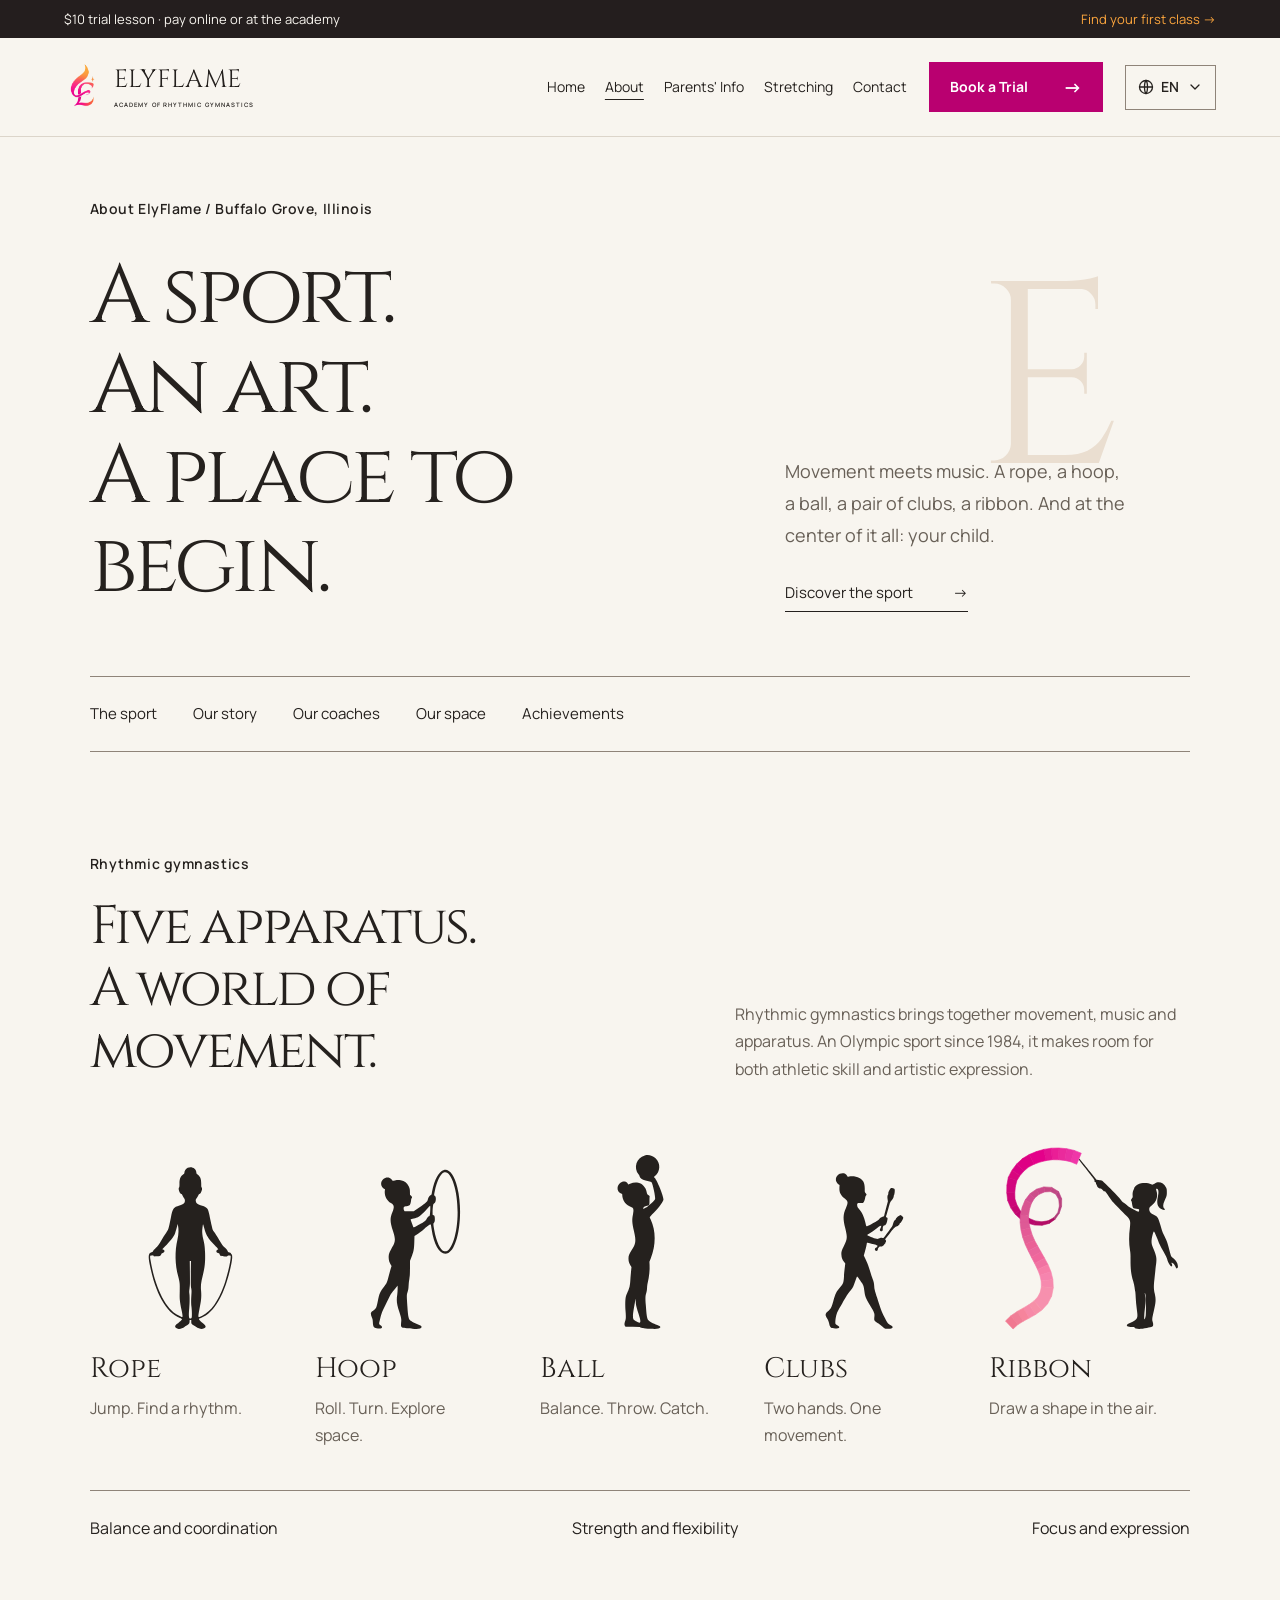
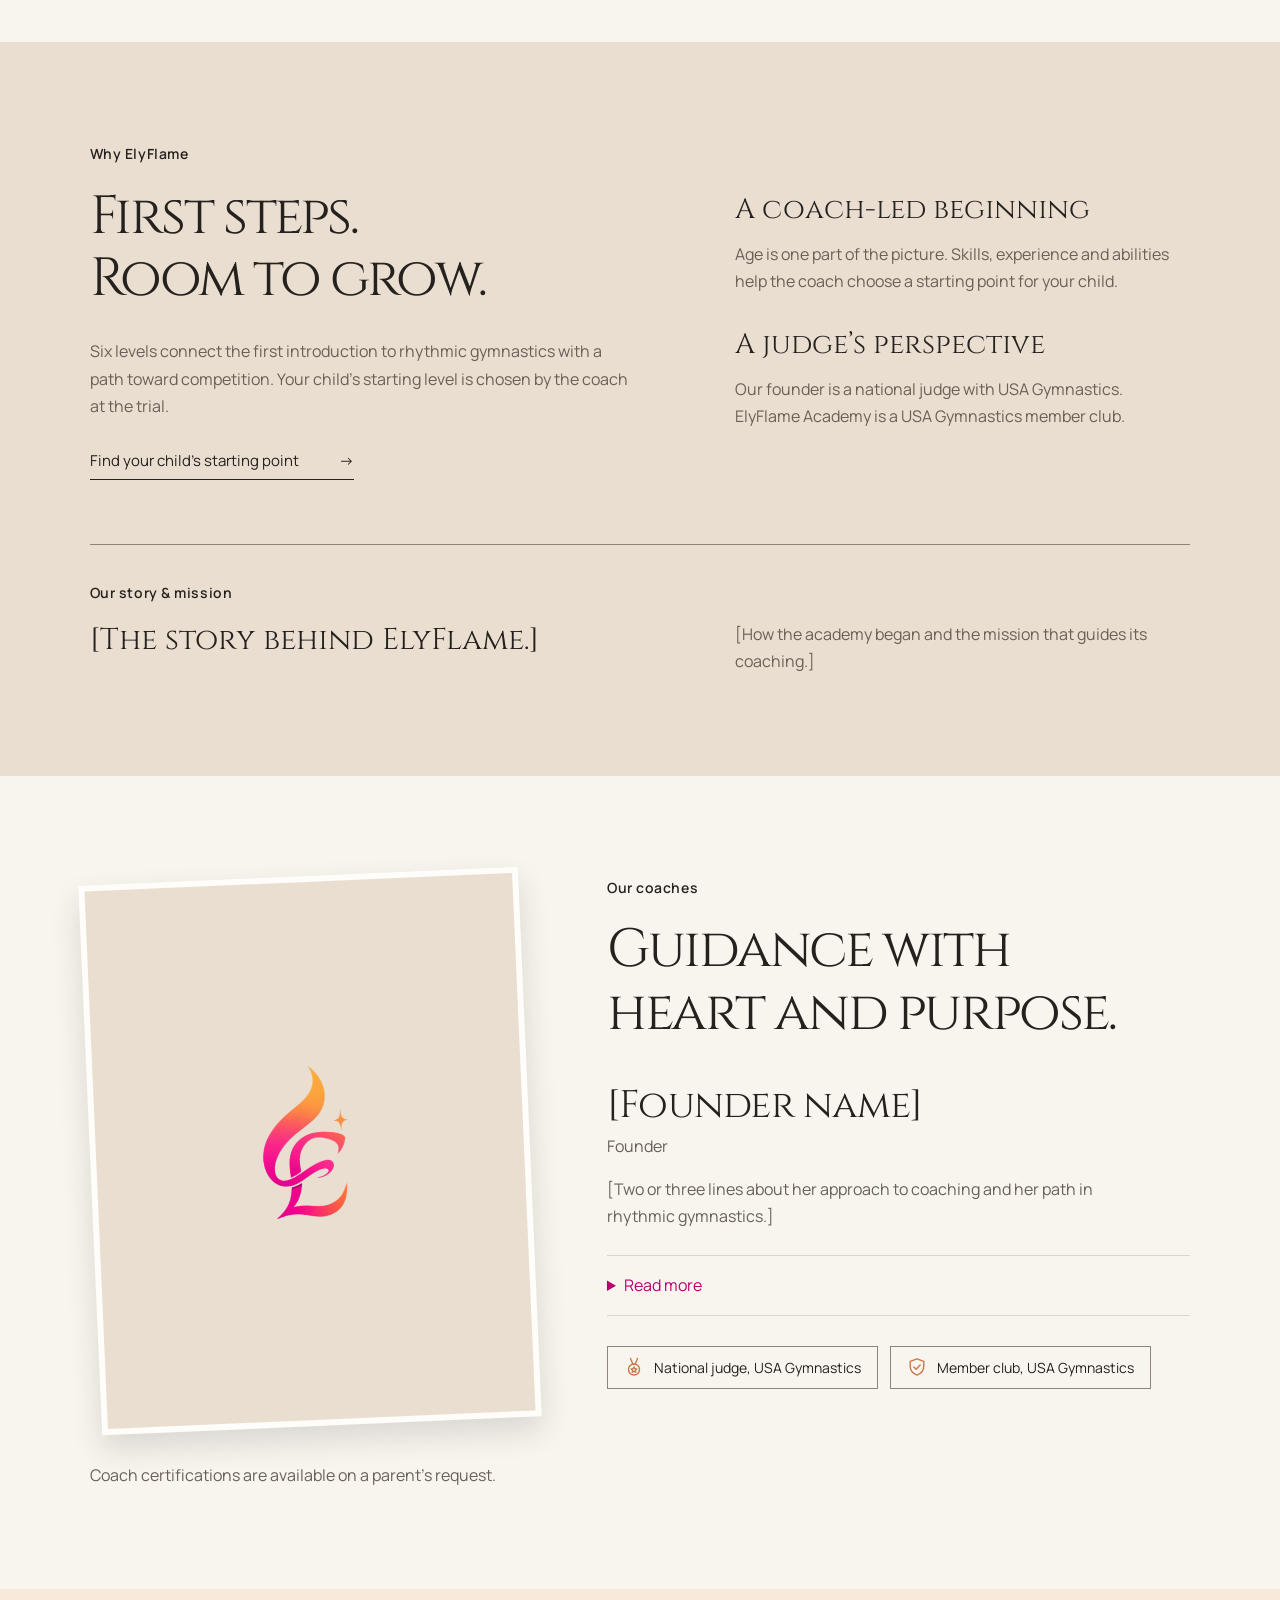
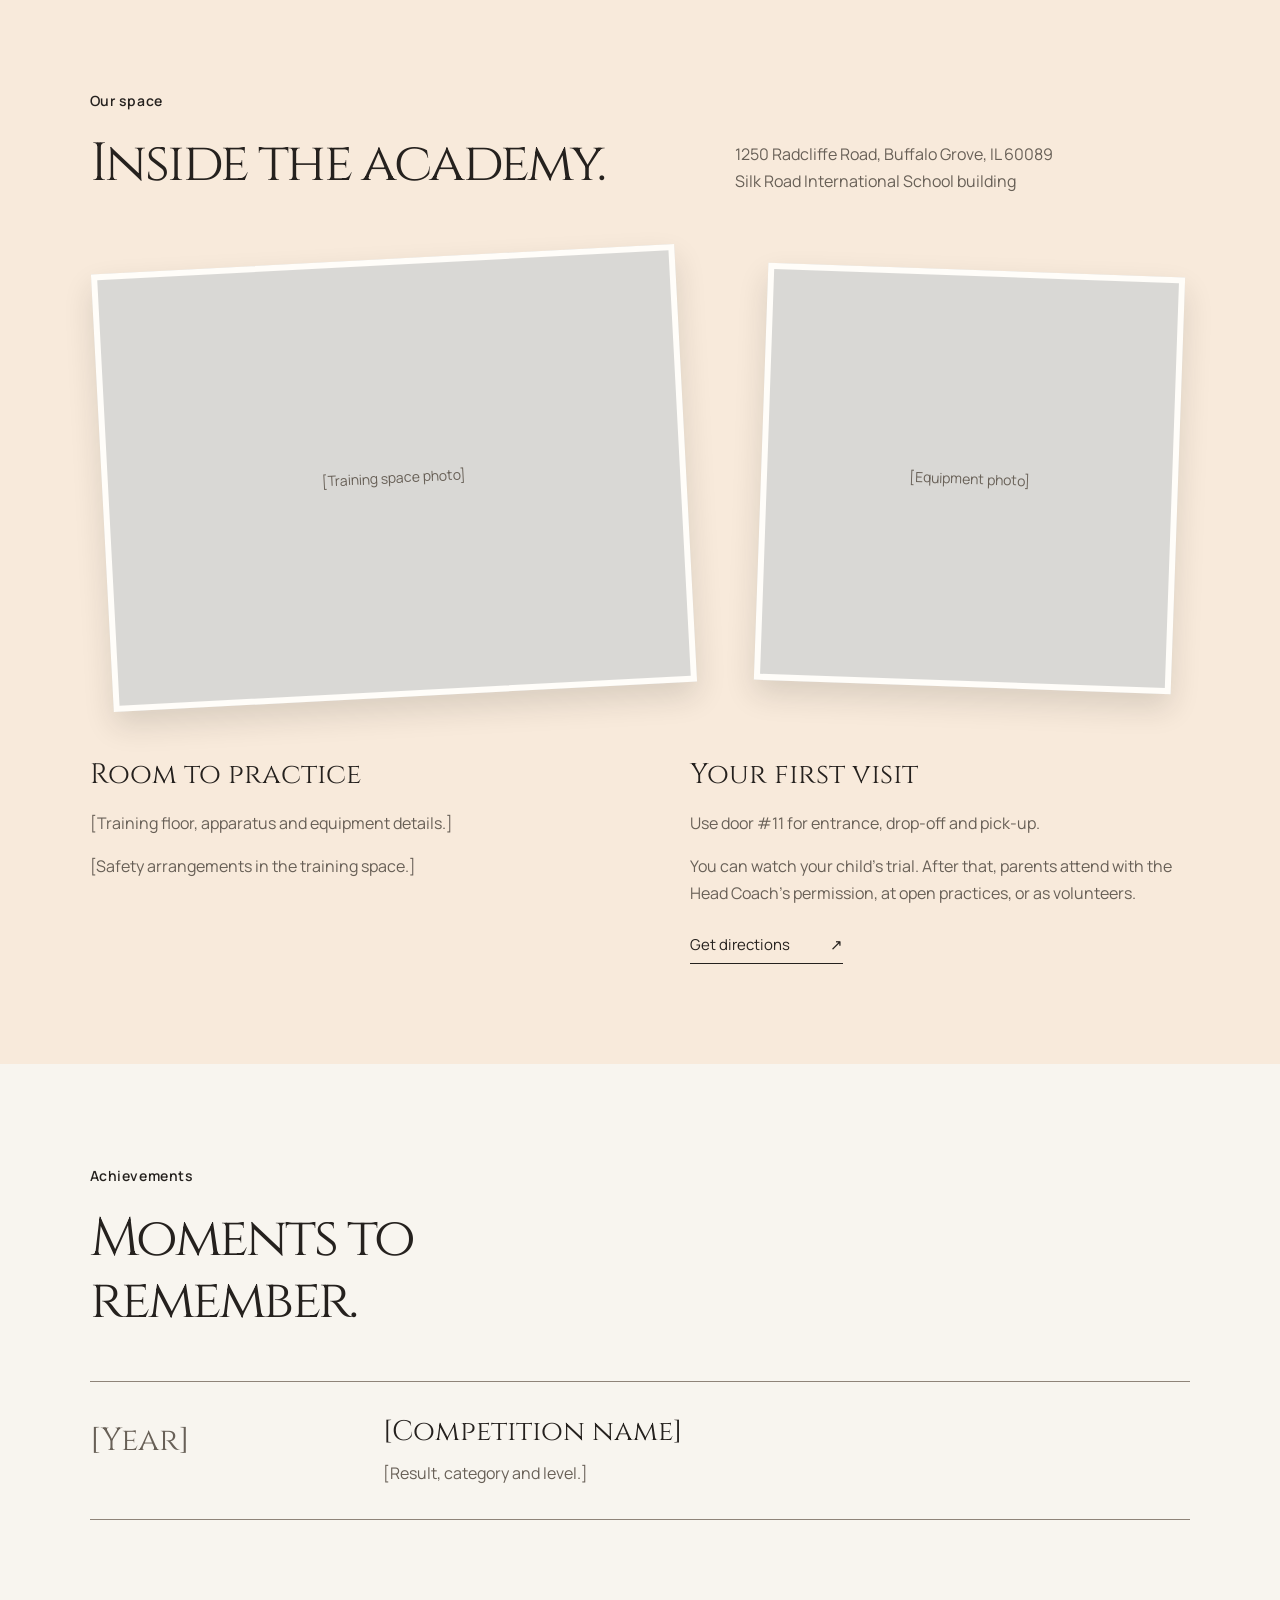
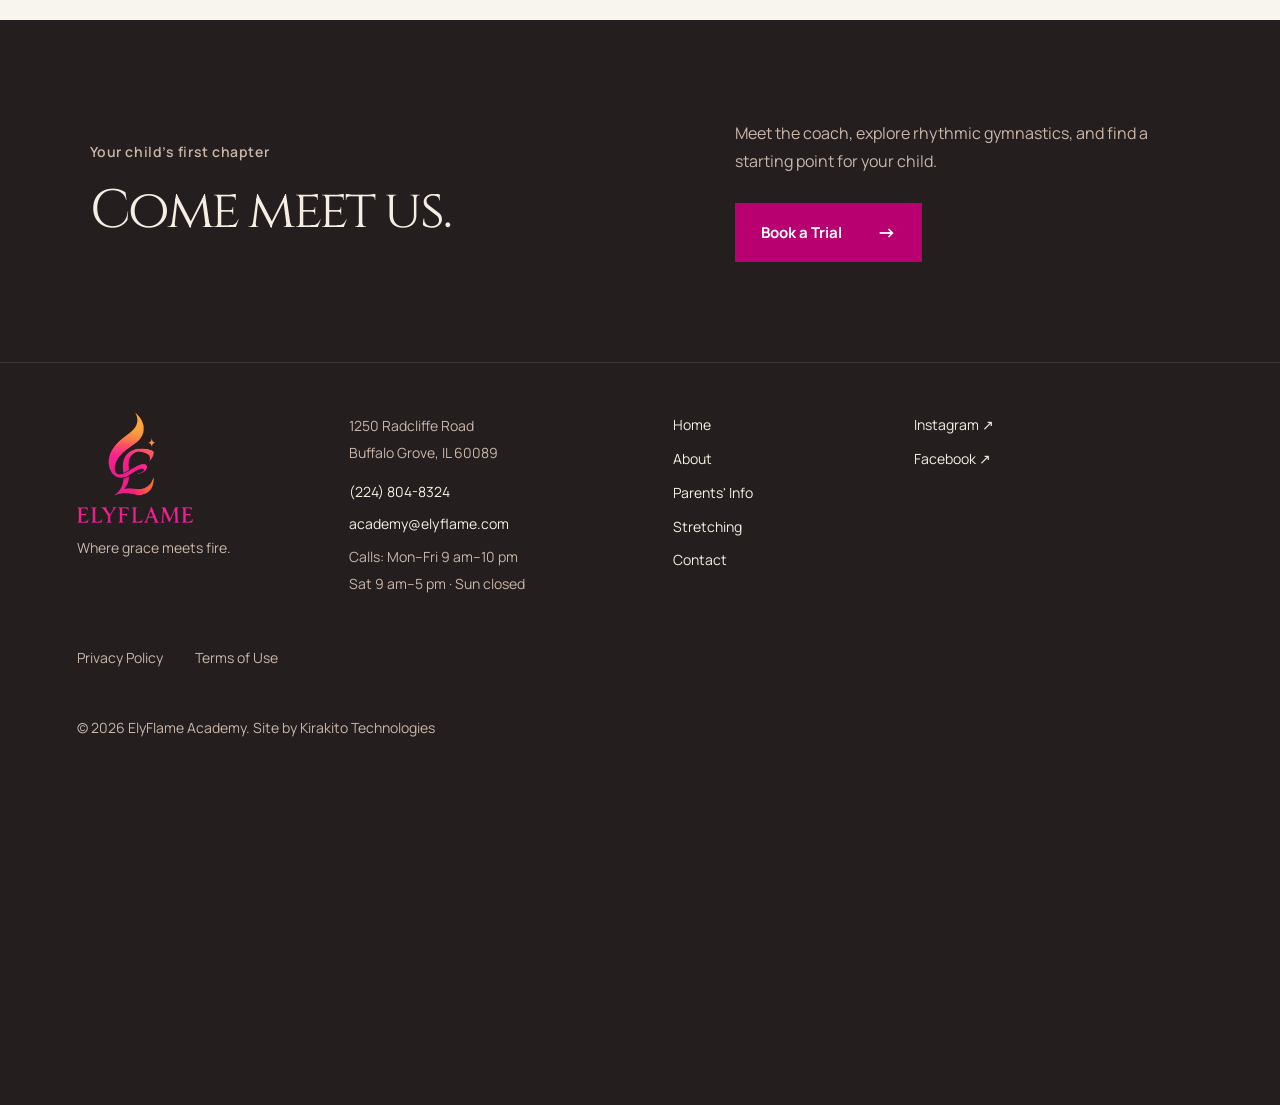
==== commit c155c6eb: "feat: About shows the five apparatus with the footer girls instead of line icons Rope, hoop, ball, c" ====
--- a/about/index.html
+++ b/about/index.html
@@ -32,11 +32,11 @@
 <section class="section sport-section" id="the-sport">
  <div class="about-section-heading"><p class="eyebrow">Rhythmic gymnastics</p><h2>Five apparatus.<br>A world of movement.</h2><p>Rhythmic gymnastics brings together movement, music and apparatus. An Olympic sport since 1984, it makes room for both athletic skill and artistic expression.</p></div>
  <ul class="apparatus-lineup">
-  <li><svg viewBox="0 0 180 150" aria-hidden="true"><path d="M40 30C16 122 144 145 140 42C138 0 94 15 93 58C92 104 56 110 40 30"/><path d="m36 25 8 9m92 5 9 4"/></svg><h3>Rope</h3><p>Jump. Find a rhythm.</p></li>
-  <li><svg viewBox="0 0 180 150" aria-hidden="true"><ellipse cx="90" cy="75" rx="56" ry="64" transform="rotate(22 90 75)"/><ellipse class="apparatus-echo" cx="90" cy="75" rx="51" ry="59" transform="rotate(22 90 75)"/></svg><h3>Hoop</h3><p>Roll. Turn. Explore space.</p></li>
-  <li><svg viewBox="0 0 180 150" aria-hidden="true"><circle class="apparatus-ball" cx="90" cy="78" r="53"/><path d="M60 58c6-15 17-22 30-22"/></svg><h3>Ball</h3><p>Balance. Throw. Catch.</p></li>
-  <li><svg viewBox="0 0 180 150" aria-hidden="true"><g transform="rotate(-22 72 76)"><path d="M68 38h8v55c22 33 15 45-4 45s-26-12-4-45Z"/><circle cx="72" cy="29" r="8"/></g><g transform="rotate(22 118 76)"><path d="M114 23h8v55c22 33 15 45-4 45s-26-12-4-45Z"/><circle cx="118" cy="14" r="8"/></g></svg><h3>Clubs</h3><p>Two hands. One movement.</p></li>
-  <li><svg viewBox="0 0 180 150" aria-hidden="true"><path d="m23 130 42-54M65 76C164 151 174 33 113 27S20 78 86 84s80-78 36-74"/></svg><h3>Ribbon</h3><p>Draw a shape in the air.</p></li>
+  <li class="apparatus-rope"><svg class="apparatus-kid" viewBox="0 0 460 760" preserveAspectRatio="xMidYMax meet" aria-hidden="true" focusable="false"><use href="../assets/gymnast/team.svg#kid-10" x="56.5" y="91" width="347" height="659"/></svg><h3>Rope</h3><p>Jump. Find a rhythm.</p></li>
+  <li class="apparatus-hoop"><svg class="apparatus-kid" viewBox="0 0 460 760" preserveAspectRatio="xMidYMax meet" aria-hidden="true" focusable="false"><use href="../assets/gymnast/team.svg#kid-3" x="45.5" y="101" width="369" height="649"/></svg><h3>Hoop</h3><p>Roll. Turn. Explore space.</p></li>
+  <li class="apparatus-ball"><svg class="apparatus-kid" viewBox="0 0 460 760" preserveAspectRatio="xMidYMax meet" aria-hidden="true" focusable="false"><use href="../assets/gymnast/team.svg#kid-1" x="132" y="42" width="196" height="708"/></svg><h3>Ball</h3><p>Balance. Throw. Catch.</p></li>
+  <li class="apparatus-clubs"><svg class="apparatus-kid" viewBox="0 0 460 760" preserveAspectRatio="xMidYMax meet" aria-hidden="true" focusable="false"><use href="../assets/gymnast/team.svg#kid-7" x="68.5" y="115" width="323" height="635"/></svg><h3>Clubs</h3><p>Two hands. One movement.</p></li>
+  <li class="apparatus-ribbon"><svg class="apparatus-kid" viewBox="0 0 760 760" preserveAspectRatio="xMidYMax meet" aria-hidden="true" focusable="false"><use href="../assets/gymnast/team.svg#kid-6" x="330" y="57" width="410" height="693"/><g class="apparatus-satin" transform="scale(4)" data-d="M 84.5 15.75 C 64 4 18 12 16 46 C 14 84 62 92 66 64 C 70 38 34 40 30 70 C 26 104 60 124 52 150 C 46 170 20 170 12 186"></g></svg><h3>Ribbon</h3><p>Draw a shape in the air.</p></li>
  </ul>
  <div class="movement-notes"><p>Balance and coordination</p><p>Strength and flexibility</p><p>Focus and expression</p></div>
 </section>
--- a/site.css
+++ b/site.css
@@ -410,9 +410,10 @@
 .about-section-heading>p:not(.eyebrow){max-width:510px}
 .apparatus-lineup{display:grid;grid-template-columns:repeat(5,minmax(0,1fr));list-style:none;padding:0;margin:60px 0 40px;gap:24px}
 .apparatus-lineup li{min-width:0}
-.apparatus-lineup svg{width:100%;height:190px;fill:none;stroke:var(--decor);stroke-width:3;stroke-linecap:round;stroke-linejoin:round}
-.apparatus-lineup .apparatus-ball{fill:var(--decor-soft);stroke:var(--decor)}
-.apparatus-lineup .apparatus-echo{stroke-width:1;opacity:.6}
+/* Each apparatus is shown by one of the footer girls (assets/gymnast/team.svg), feet on one floor; the ribbon girl's
+   satin ribbon is painted by site.js (paintSatin) from her stick tip. */
+.apparatus-lineup svg{display:block;width:100%;height:190px;overflow:visible}
+.apparatus-kid use{fill:var(--ink)}
 .apparatus-lineup h3{margin:18px 0 8px}
 .apparatus-lineup p{font-size:16px;max-width:170px}
 .movement-notes{display:flex;flex-wrap:wrap;justify-content:space-between;gap:16px 32px;border-top:1px solid var(--line-strong);padding-top:24px}
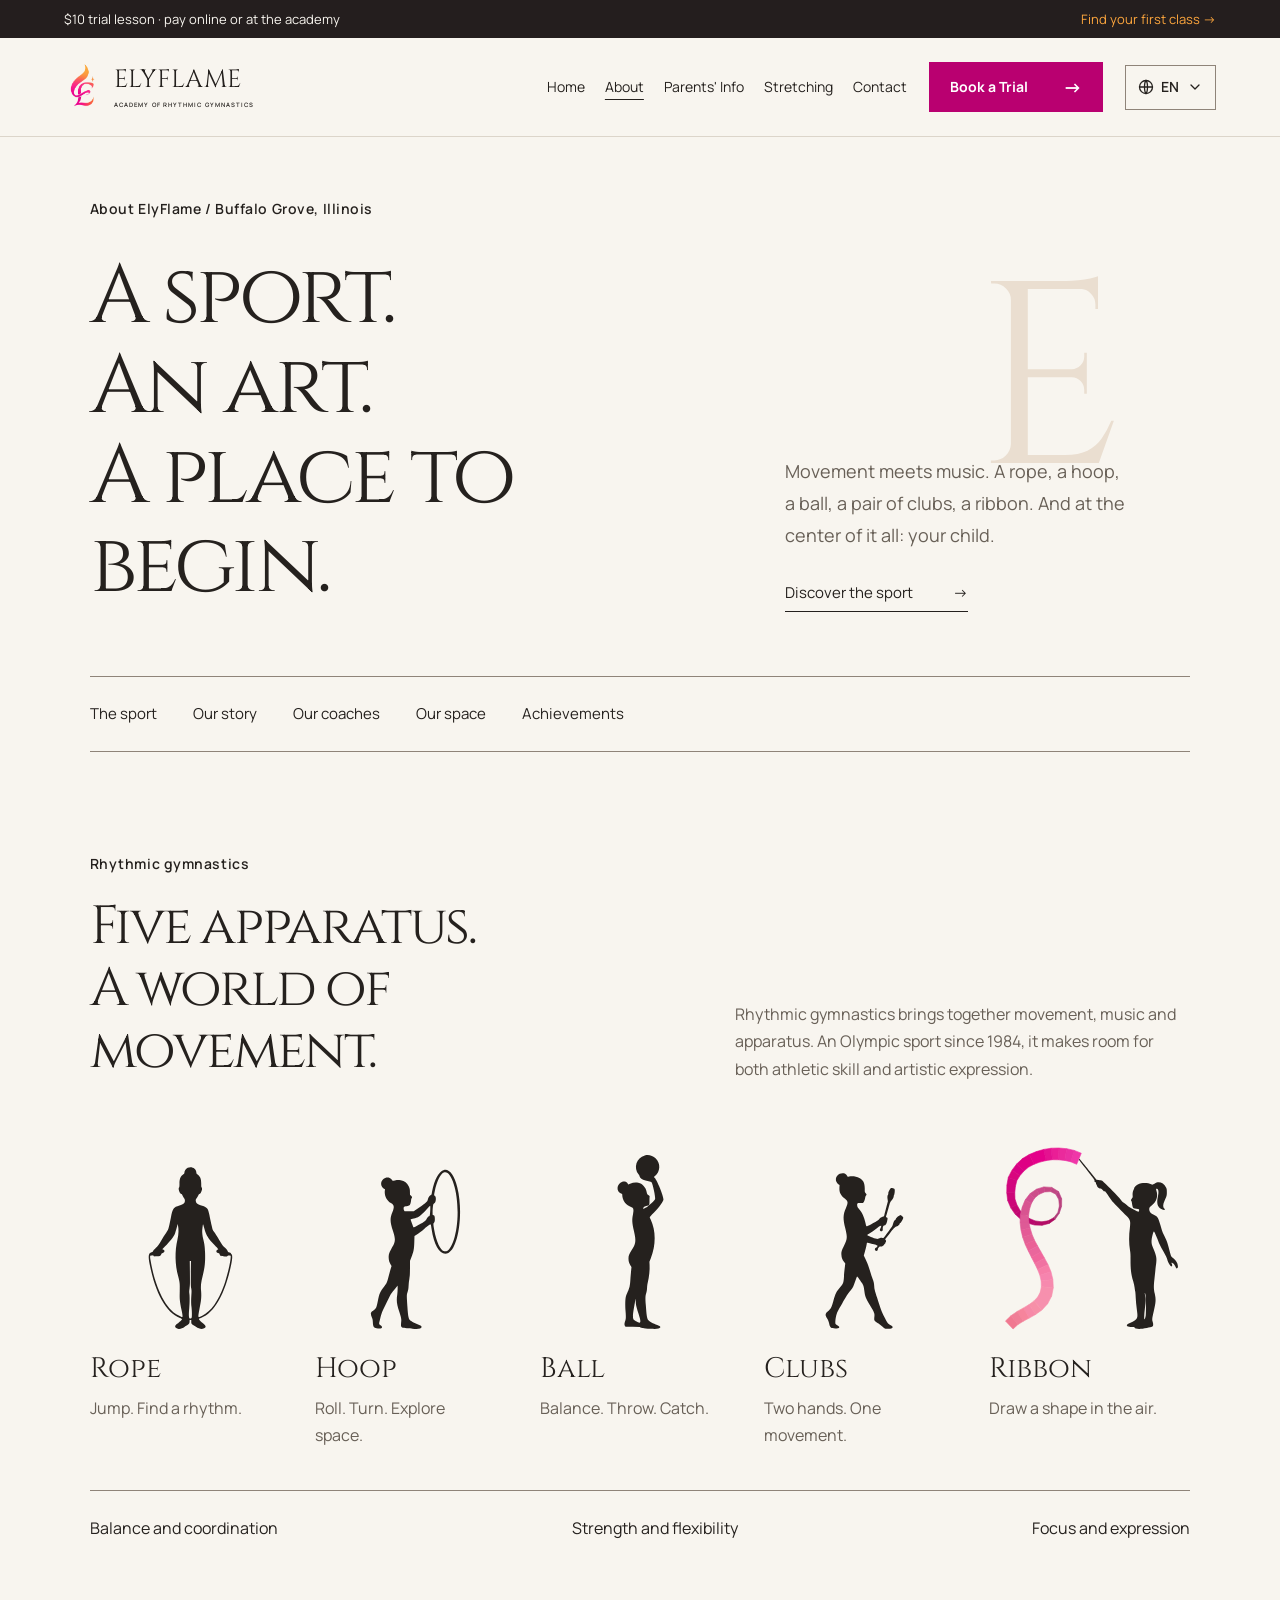
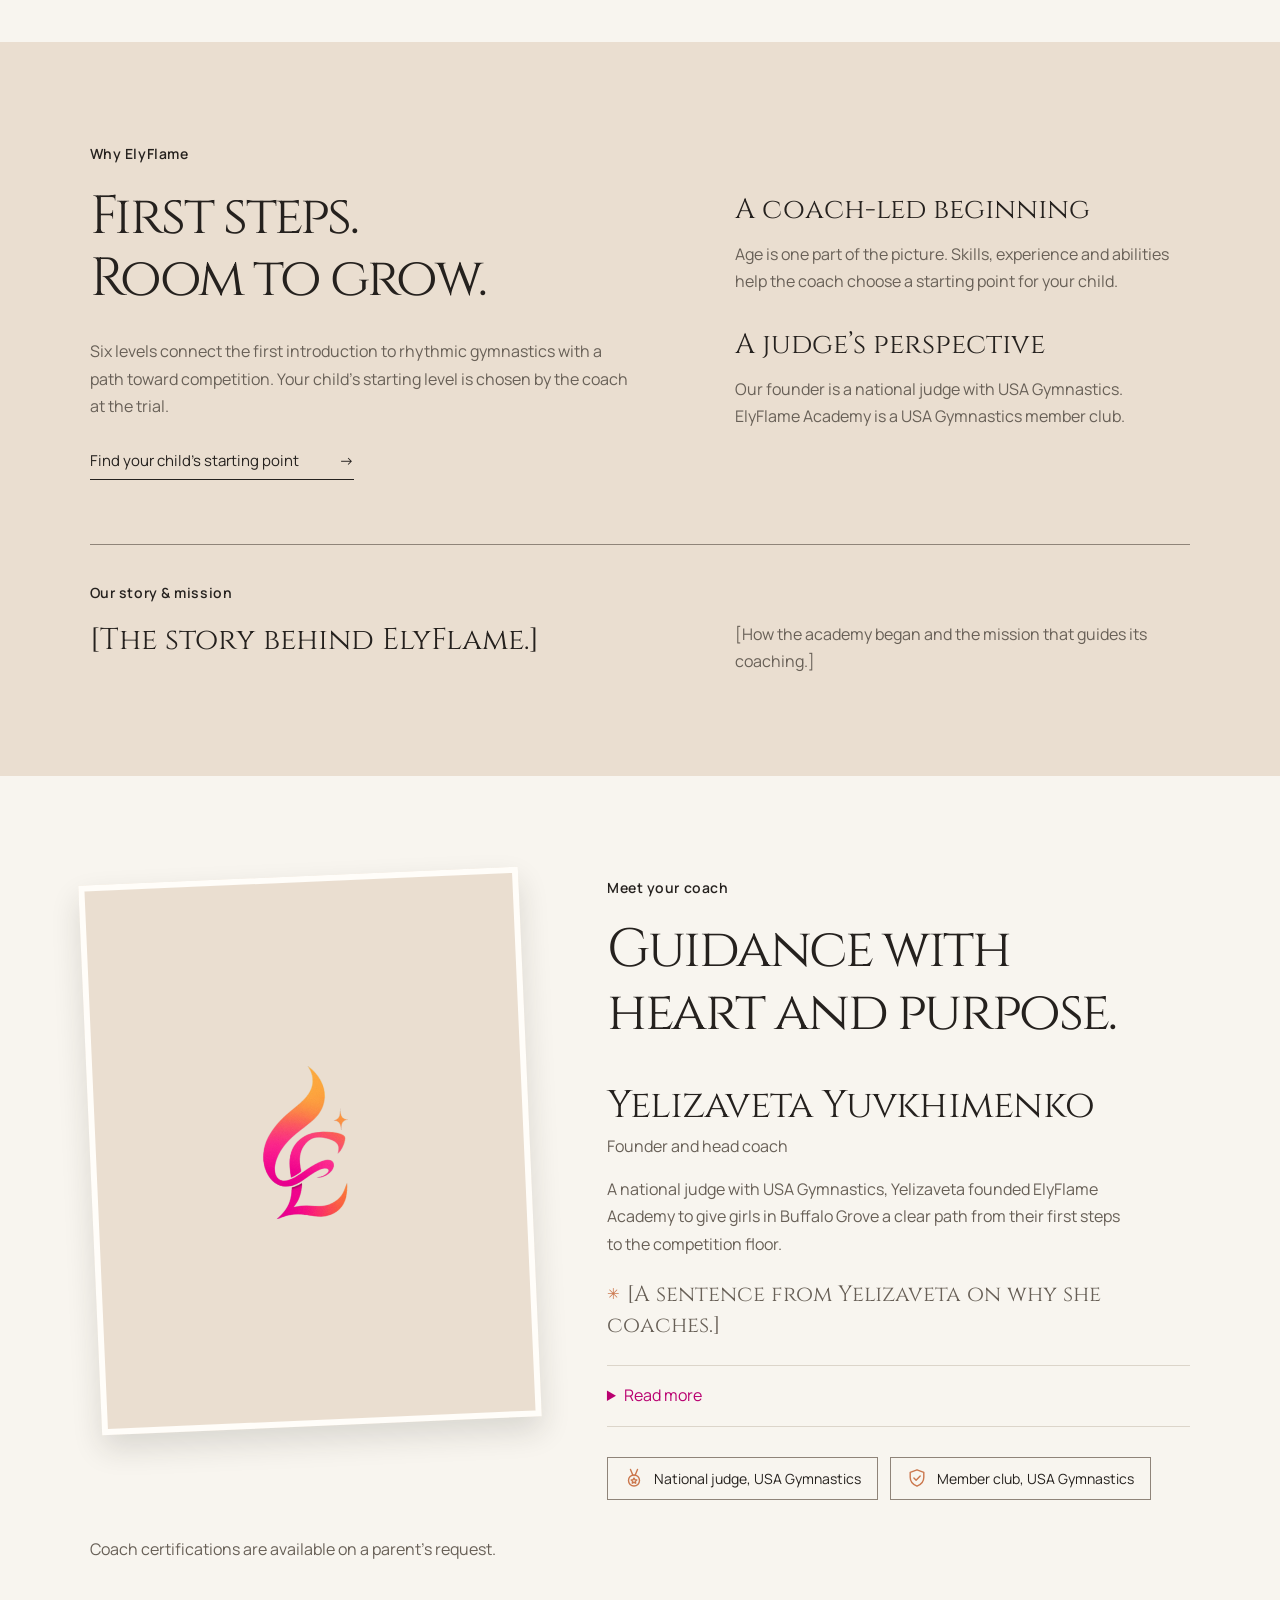
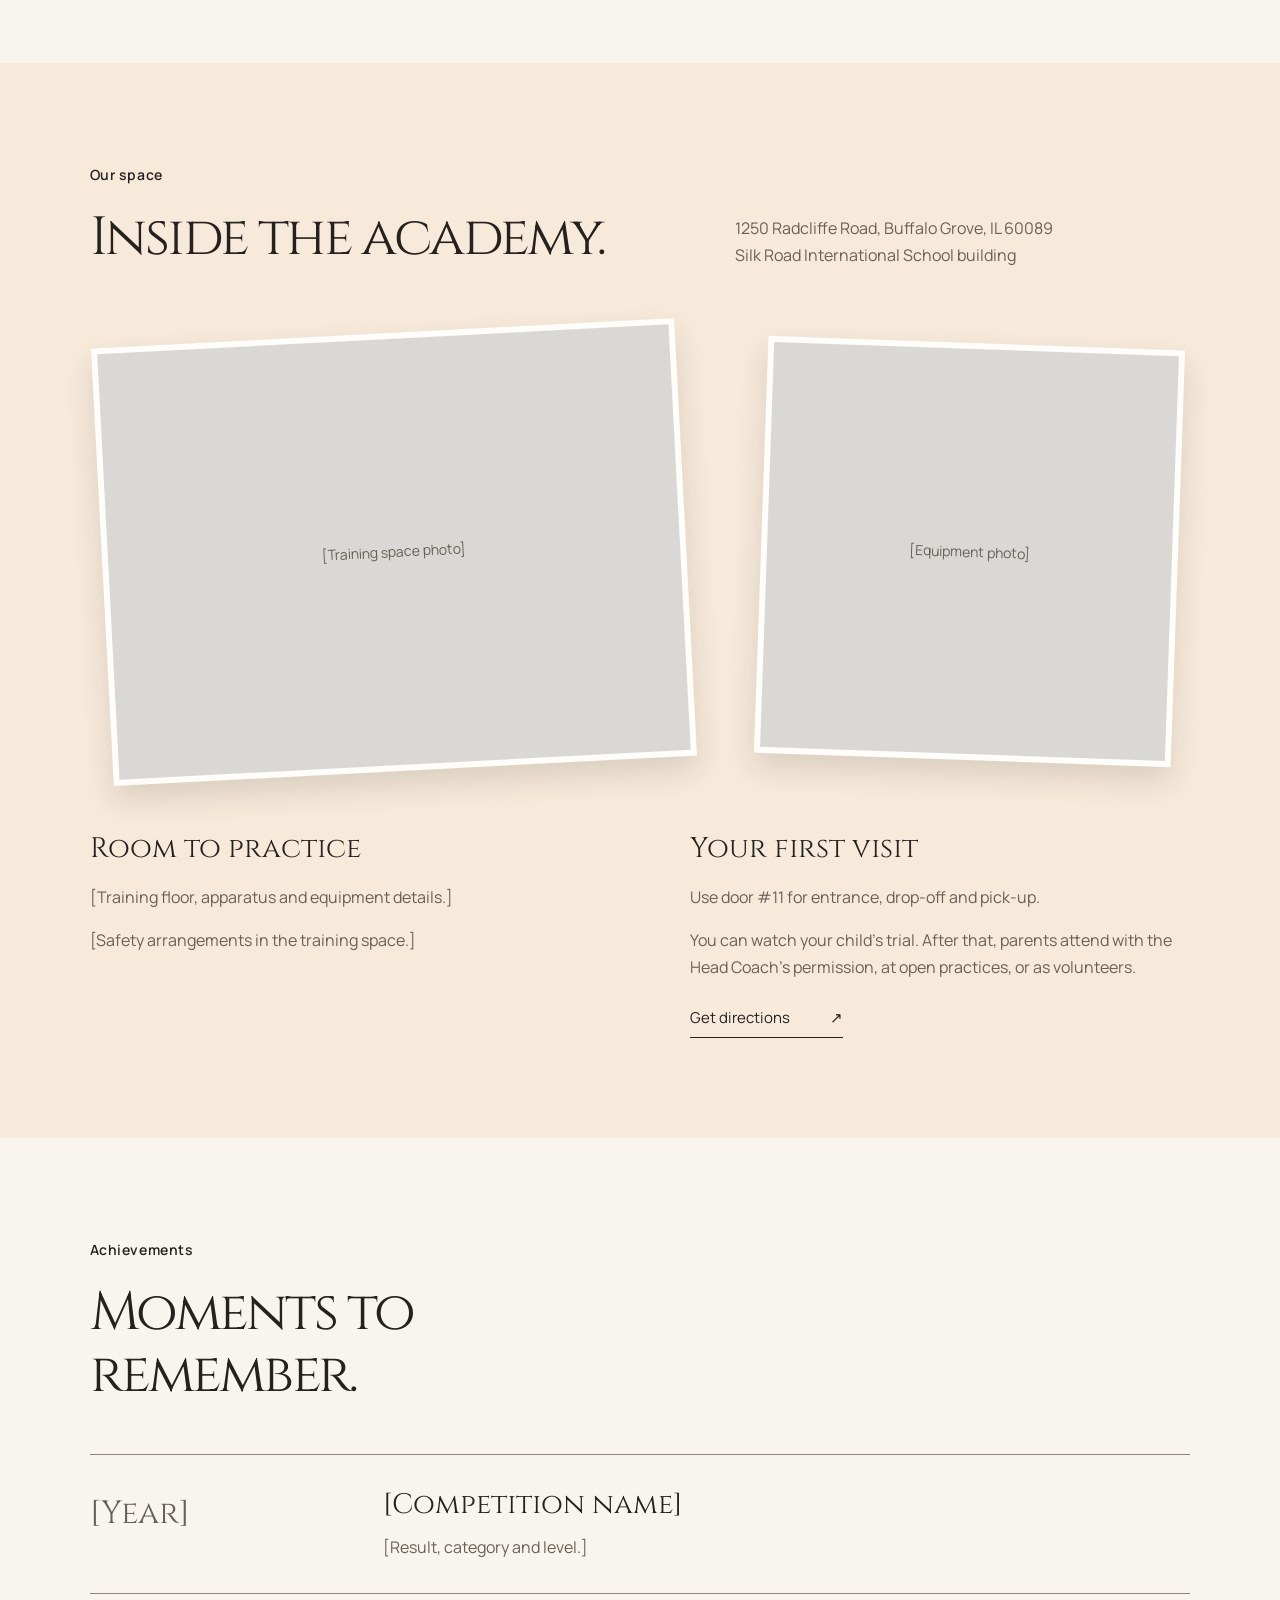
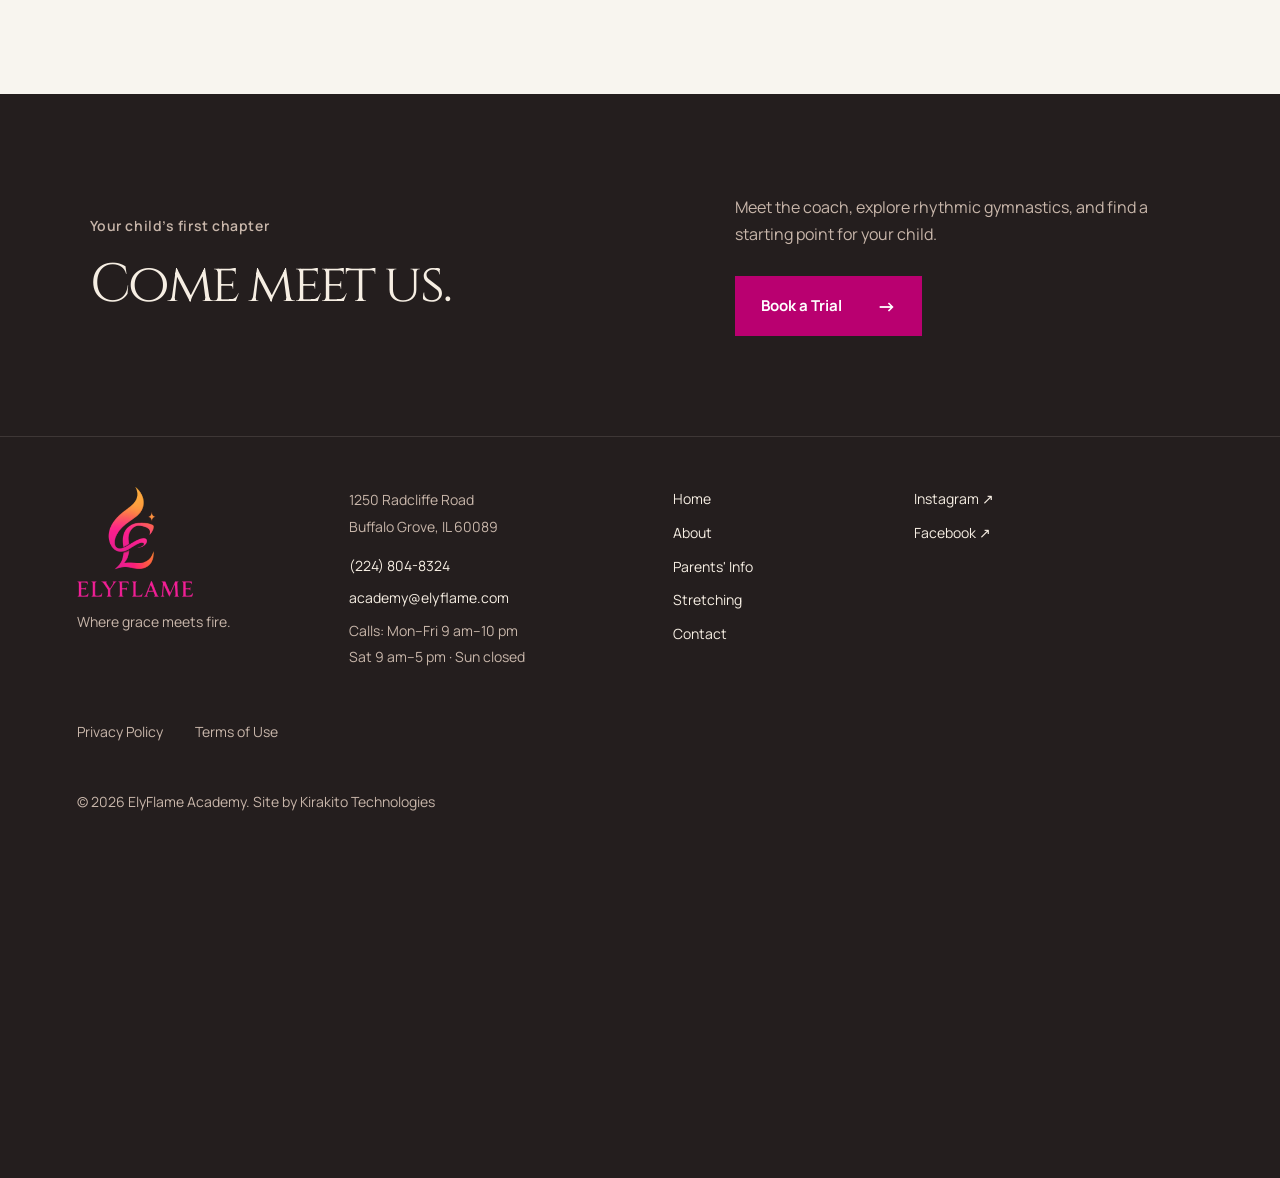
==== commit bef8353c: "feat: founder block with the draft name, role and bio, a quote placeholder, a capped portrait and a " ====
--- a/about/index.html
+++ b/about/index.html
@@ -47,12 +47,13 @@
 </section>
 <section class="section coaches" id="coaches" data-requires-content>
  <div class="founder">
-  <div class="founder-head"><p class="eyebrow">Our coaches</p><h2>Guidance with<br><em>heart and purpose.</em></h2></div>
+  <div class="founder-head"><p class="eyebrow"><span class="coach-eyebrow-solo">Meet your coach</span><span class="coach-eyebrow-team" hidden>Our coaches</span></p><h2>Guidance with<br><em>heart and purpose.</em></h2></div>
   <div class="founder-photo is-empty" role="img" aria-label="Placeholder for the founder’s portrait"></div>
   <div class="founder-body">
-   <h3 class="founder-name">[Founder name]</h3>
-   <p class="founder-role">Founder</p>
-   <p>[Two or three lines about her approach to coaching and her path in rhythmic gymnastics.]</p>
+   <h3 class="founder-name">Yelizaveta Yuvkhimenko</h3>
+   <p class="founder-role">Founder and head coach</p>
+   <p>A national judge with USA Gymnastics, Yelizaveta founded ElyFlame Academy to give girls in Buffalo Grove a clear path from their first steps to the competition floor.</p>
+   <blockquote class="founder-quote"><p>[A sentence from Yelizaveta on why she coaches.]</p></blockquote>
    <details class="coach-bio"><summary>Read more</summary><p>[Founder biography, experience and achievements.]</p></details>
    <ul class="badges" aria-label="Credentials"><li><svg viewBox="0 0 20 20" aria-hidden="true" focusable="false"><path d="M6.5 1.5 9 7.5M13.5 1.5 11 7.5"/><circle cx="10" cy="12.5" r="5.5"/><path d="m10 10 .9 1.7 1.9.3-1.4 1.3.3 1.9-1.7-.9-1.7.9.3-1.9-1.4-1.3 1.9-.3z"/></svg>National judge, USA Gymnastics</li><li><svg viewBox="0 0 20 20" aria-hidden="true" focusable="false"><path d="M10 1.8 16.8 4.3v4.9c0 4.3-2.9 7.4-6.8 9-3.9-1.6-6.8-4.7-6.8-9V4.3z"/><path d="m6.9 10 2.2 2.2 4.1-4.3"/></svg>Member club, USA Gymnastics</li></ul>
   </div>
--- a/site.css
+++ b/site.css
@@ -63,7 +63,7 @@
 #experience-note{margin-top:14px;color:var(--pink-deep)}
 /* Coaches: the founder as "portrait + text" (portrait 40% of the block), then the team grid. The team cards come from
    the #team-data array (site.js); the block stays hidden while the array is empty. */
-.founder{display:grid;grid-template-columns:40% 1fr;grid-template-rows:auto 1fr;grid-template-areas:"photo head" "photo body";column-gap:7%;align-items:start}
+.founder{display:grid;grid-template-columns:min(40%,520px) 1fr;grid-template-rows:auto 1fr;grid-template-areas:"photo head" "photo body";column-gap:7%;align-items:start}
 .founder-head{grid-area:head}
 .founder-head h2{margin-top:20px}
 .founder-photo{grid-area:photo;aspect-ratio:4/5;display:grid;place-items:center;background:var(--sand)}
@@ -315,6 +315,11 @@
 .gallery-grid li:nth-child(6n){--tilt:1.5deg;--i:5}
 @media(hover:hover){.gallery-grid li:hover{rotate:0deg;translate:0 -6px;position:relative;z-index:1}}
 .photo-slot,.gallery-grid img{display:grid;place-items:center;width:100%;aspect-ratio:1;object-fit:cover;background:var(--placeholder);color:var(--ink-muted);font-size:14px;border:6px solid var(--paper-raised);box-shadow:0 14px 30px color-mix(in srgb,var(--ink) 14%,transparent)}
+/* The founder block: on desktop the text sits at the bottom of the portrait, so the badges line up with its lower edge and
+   the right column reads as tall as the portrait; the portrait stops growing at 520 px (420 px on Home). */
+@media(min-width:761px){.founder-body{align-self:end}}
+.founder-quote{margin:22px 0 0;font-family:var(--display);font-size:22px;line-height:1.4;color:var(--ink);max-width:520px}
+.founder-quote p::before{content:"\2733";color:var(--decor);font-size:.7em;margin-right:.45em;vertical-align:.15em}
 /* The founder's portrait gets the same frame, tilt, hover and pop-in as the gallery. */
 .founder-photo{border:6px solid var(--paper-raised);box-shadow:0 14px 30px color-mix(in srgb,var(--ink) 14%,transparent);--tilt:-2.5deg;--i:0;rotate:var(--tilt);transition:rotate .35s cubic-bezier(.3,1.4,.5,1),translate .35s cubic-bezier(.3,1.4,.5,1)}
 @media(hover:hover){.founder-photo:hover{rotate:0deg;translate:0 -6px}}
@@ -434,7 +439,7 @@
 .coach-certificates{margin-top:36px;max-width:620px;font-size:16px}
 .team-list li:only-child{grid-template-rows:1fr auto auto auto auto 1fr}
 .team-list li:only-child .coach-bio{grid-row:5}
-.coaches-preview .founder{grid-template-columns:25% 1fr;column-gap:8%}
+.coaches-preview .founder{grid-template-columns:min(25%,420px) 1fr;column-gap:8%}
 .coaches-preview .founder-head h2{font-size:clamp(32px,3.6vw,52px)}
 .coaches-preview .founder-body{margin-top:24px}
 .coaches-preview .text-link{display:inline-flex;margin-top:28px}
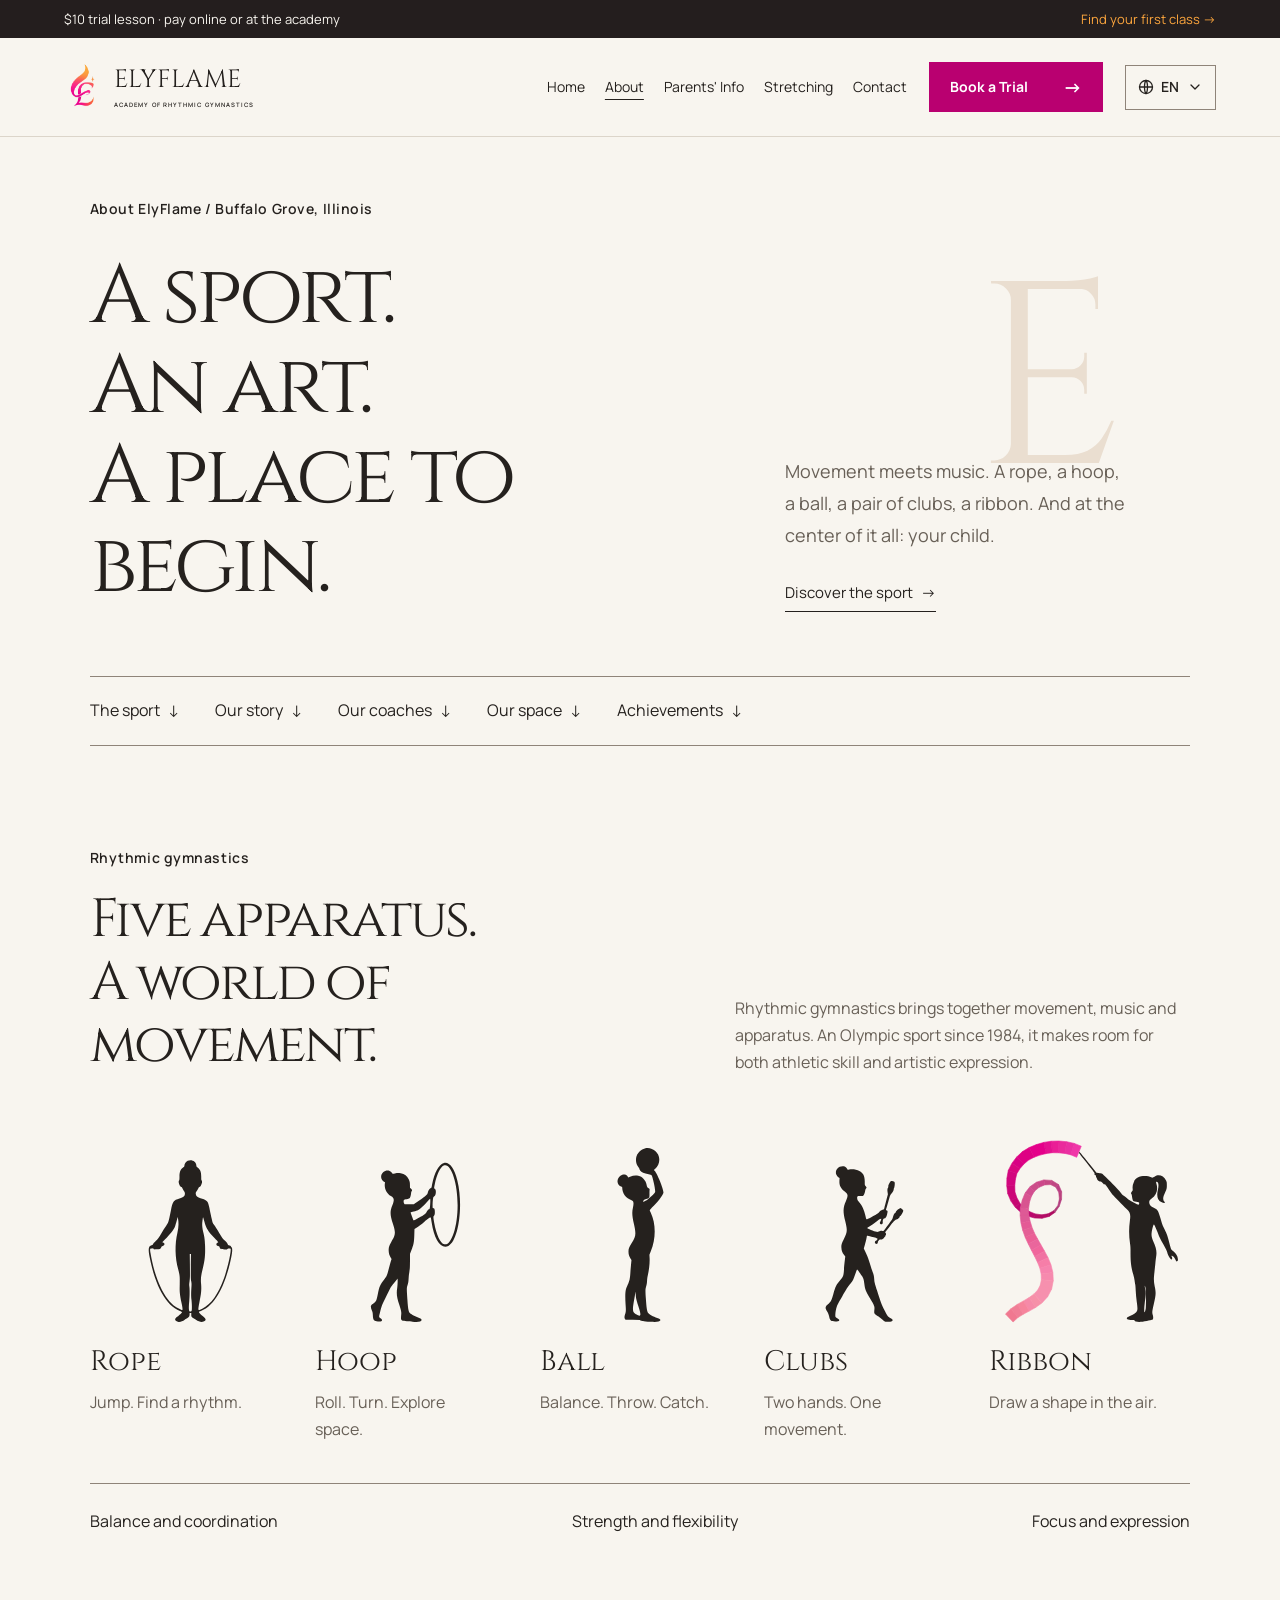
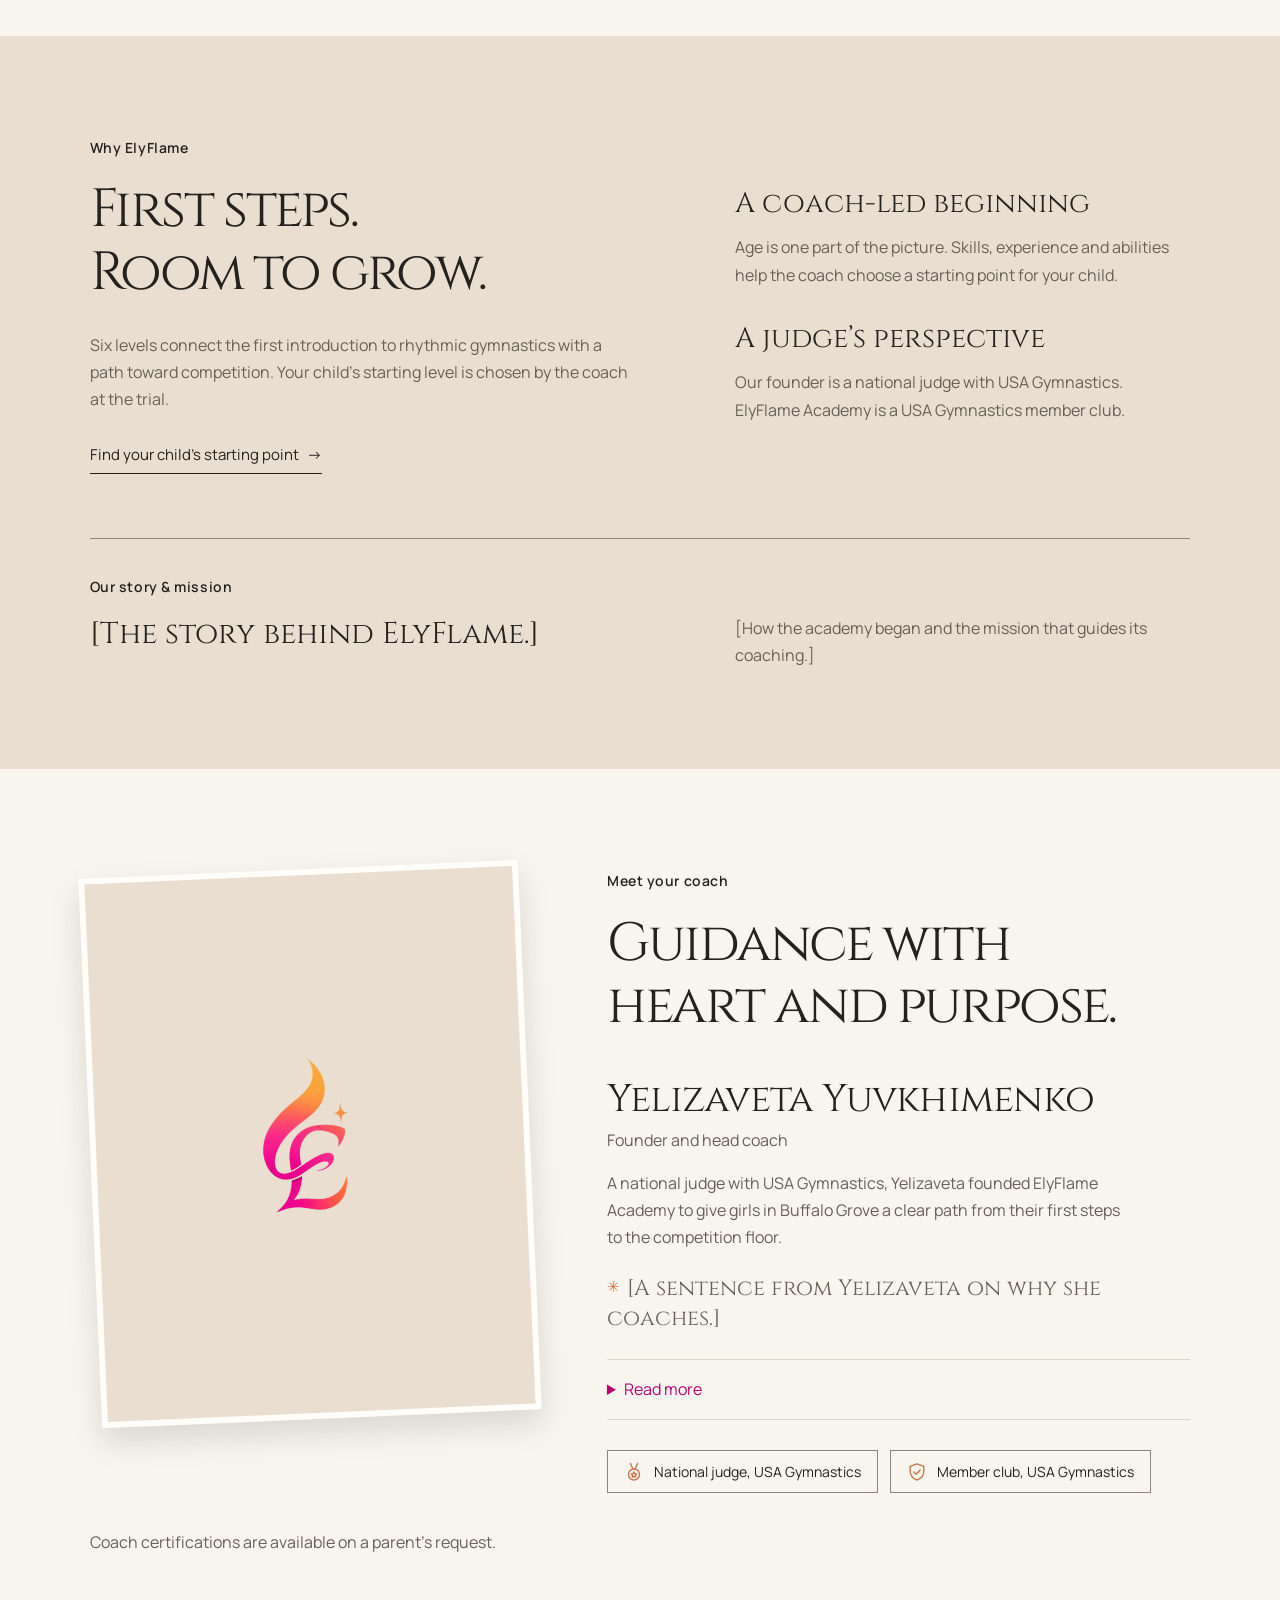
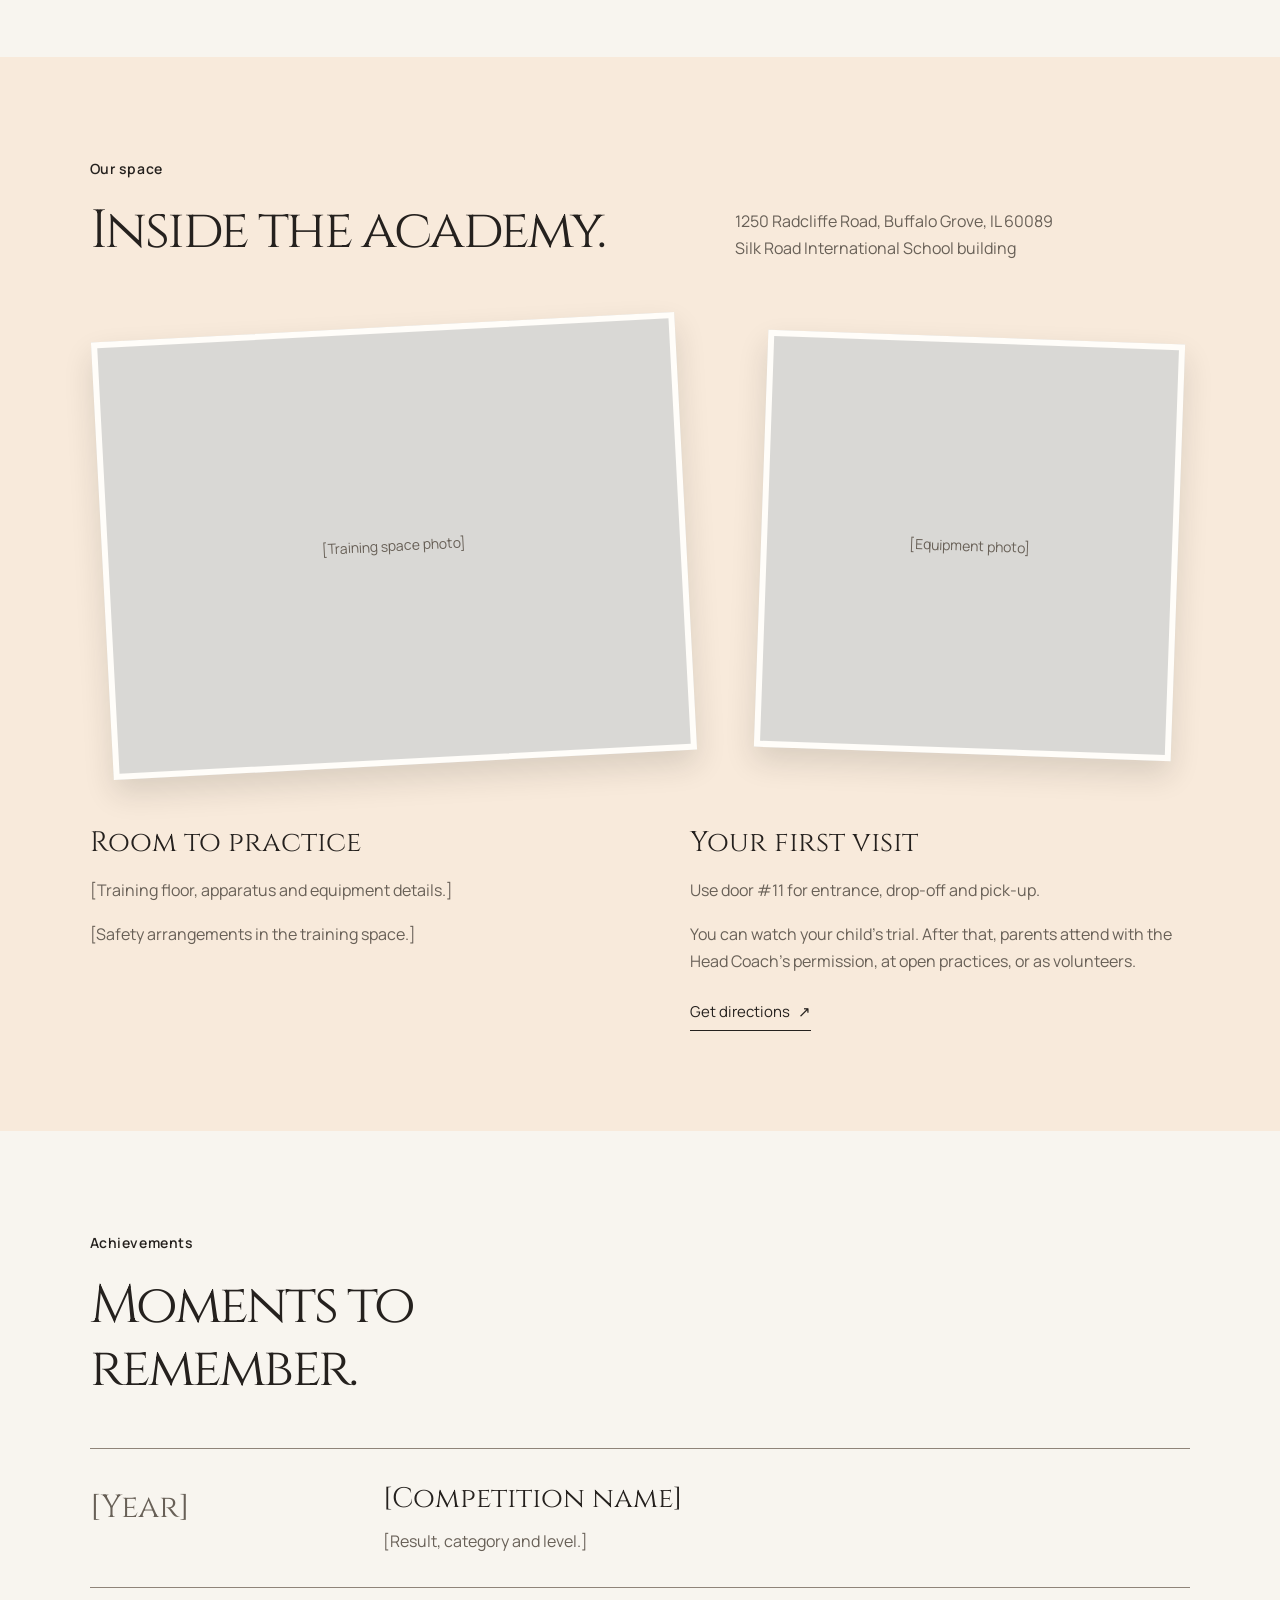
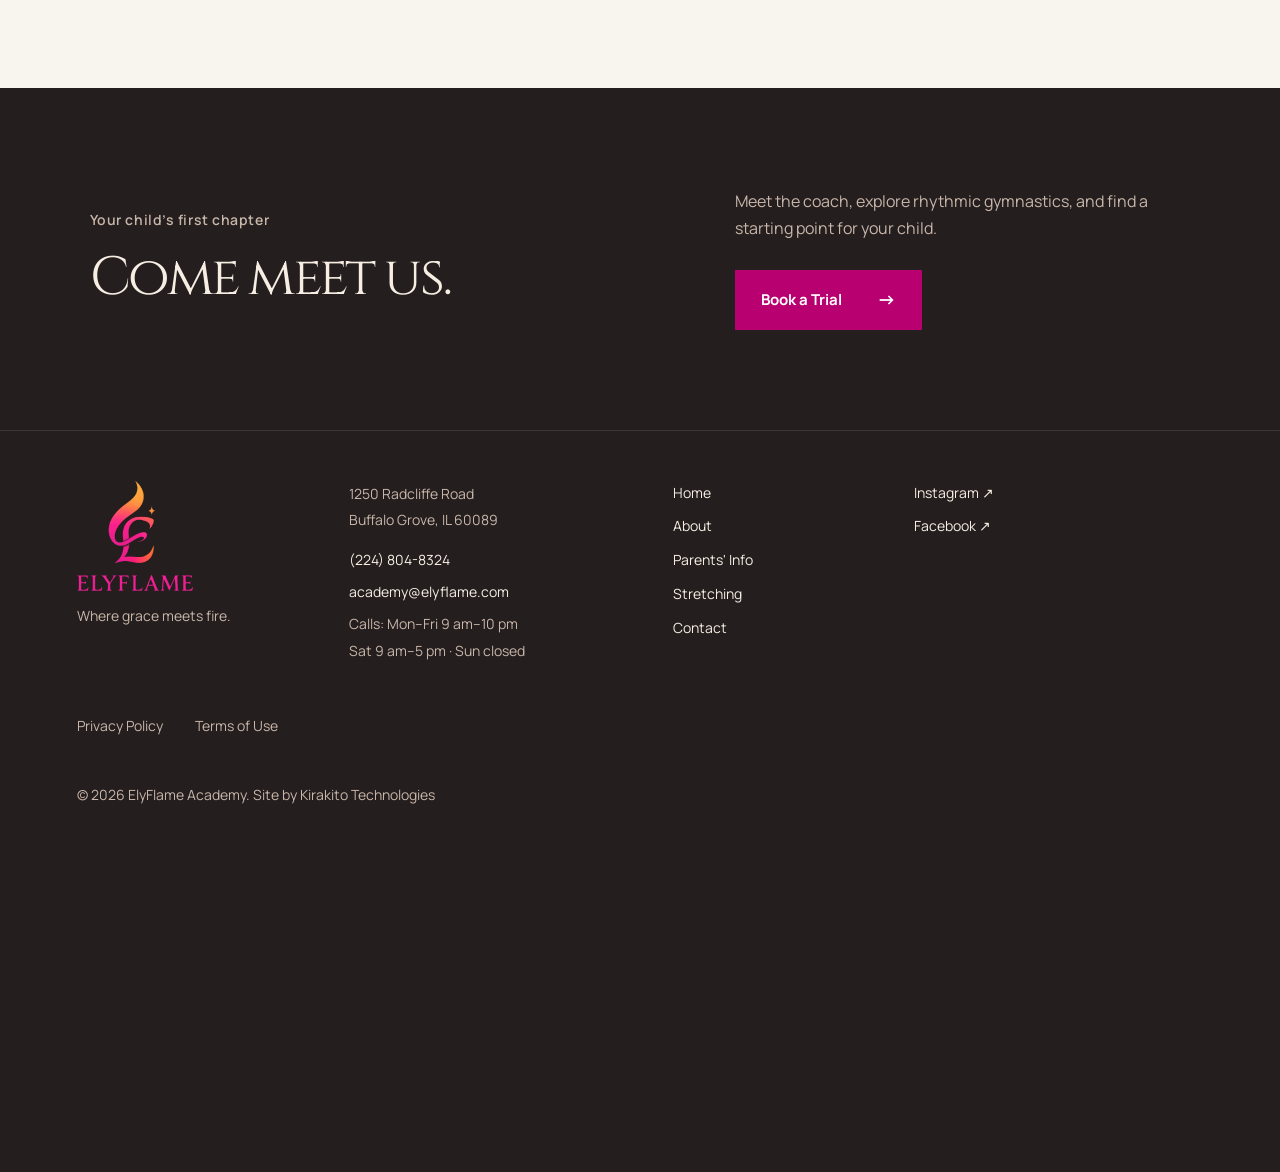
==== commit ad6dc98b: "refine: one in-page link strip on Home, About and Parents with a down arrow, one decor star for star" ====
--- a/about/index.html
+++ b/about/index.html
@@ -18,7 +18,7 @@
 <header class="header">
   <a class="brand" href="../#" aria-label="ElyFlame Academy home"><img src="../assets/brand/Just_Logo__no_background_.png" width="40" height="47" alt=""><span translate="no"><span>ELYFLAME</span><small>ACADEMY OF RHYTHMIC GYMNASTICS</small></span></a>
   <button class="menu-toggle" aria-expanded="false" aria-controls="navigation" aria-label="Menu"><span class="burger" aria-hidden="true"></span></button>
-  <nav id="navigation" aria-label="Main navigation"><a href="../#home">Home</a><a href="./" aria-current="page">About</a><a href="../#parents">Parents' Info</a><a href="../#stretching">Stretching</a><a href="../#contact">Contact</a><div class="lang-pills" role="group" aria-label="Language" translate="no"><a href="./" hreflang="en" lang="en" aria-current="page">EN</a><a href="../ru/about/" hreflang="ru" lang="ru">RU</a><a href="../uk/about/" hreflang="uk" lang="uk">UA</a></div></nav>
+  <nav id="navigation" aria-label="Main navigation"><a href="../#home">Home</a><a href="./" aria-current="page">About</a><a href="../parents/">Parents' Info</a><a href="../stretching/">Stretching</a><a href="../contact/">Contact</a><div class="lang-pills" role="group" aria-label="Language" translate="no"><a href="./" hreflang="en" lang="en" aria-current="page">EN</a><a href="../ru/about/" hreflang="ru" lang="ru">RU</a><a href="../uk/about/" hreflang="uk" lang="uk">UA</a></div></nav>
   <a class="button header-cta" href="../#trial">Book a Trial <span aria-hidden="true">→</span></a>
   <details class="lang-menu" translate="no"><summary aria-label="Language: EN"><svg class="lang-icon" viewBox="0 0 16 16" aria-hidden="true" focusable="false"><circle cx="8" cy="8" r="6.5"/><path d="M1.5 8h13M8 1.5c2 2.2 2 10.8 0 13M8 1.5c-2 2.2-2 10.8 0 13"/></svg>EN<svg class="lang-chevron" viewBox="0 0 16 16" aria-hidden="true" focusable="false"><path d="m4 6 4 4 4-4"/></svg></summary><ul><li><a href="./" hreflang="en" lang="en" aria-current="page">English</a></li><li><a href="../ru/about/" hreflang="ru" lang="ru">Русский</a></li><li><a href="../uk/about/" hreflang="uk" lang="uk">Українська</a></li></ul></details>
 </header>
@@ -27,7 +27,7 @@
  <p class="eyebrow">About ElyFlame / Buffalo Grove, Illinois</p>
  <h1>A sport.<br>An art.<br><em>A place to begin.</em></h1>
  <div class="about-intro-note"><span class="intro-mark" aria-hidden="true">E</span><p>Movement meets music. A rope, a hoop, a ball, a pair of clubs, a ribbon. And at the center of it all: your child.</p><a class="text-link" href="#the-sport">Discover the sport <span aria-hidden="true">→</span></a></div>
- <nav class="about-contents" aria-label="On this page"><a href="#the-sport">The sport</a><a href="#our-story">Our story</a><a href="#coaches">Our coaches</a><a href="#the-space">Our space</a><a href="#achievements">Achievements</a></nav>
+ <nav class="about-contents page-index" aria-label="On this page"><a href="#the-sport">The sport</a><a href="#our-story">Our story</a><a href="#coaches">Our coaches</a><a href="#the-space">Our space</a><a href="#achievements">Achievements</a></nav>
 </section>
 <section class="section sport-section" id="the-sport">
  <div class="about-section-heading"><p class="eyebrow">Rhythmic gymnastics</p><h2>Five apparatus.<br>A world of movement.</h2><p>Rhythmic gymnastics brings together movement, music and apparatus. An Olympic sport since 1984, it makes room for both athletic skill and artistic expression.</p></div>
@@ -80,7 +80,7 @@
 <footer class="site-footer">
  <div class="footer-identity"><a href="../#home"><img class="footer-logo" src="../assets/brand/Logo_dark.jpg" alt="ElyFlame Academy of Rhythmic Gymnastics" width="160" height="160"></a><p>Where grace meets fire.</p></div>
  <div class="footer-contact"><p translate="no">1250 Radcliffe Road<br>Buffalo Grove, IL 60089</p><a href="tel:+12248048324">(224) 804-8324</a><a href="mailto:academy@elyflame.com">academy@elyflame.com</a><p>Calls: Mon–Fri 9 am–10 pm<br>Sat 9 am–5 pm · Sun closed</p></div>
- <nav aria-label="Footer navigation"><a href="../#home">Home</a><a href="./">About</a><a href="../#parents">Parents' Info</a><a href="../#stretching">Stretching</a><a href="../#contact">Contact</a></nav>
+ <nav aria-label="Footer navigation"><a href="../#home">Home</a><a href="./">About</a><a href="../parents/">Parents' Info</a><a href="../stretching/">Stretching</a><a href="../contact/">Contact</a></nav>
  <div class="footer-social"><a href="https://www.instagram.com/elyflamerg_yuvkhimenko" target="_blank" rel="noopener">Instagram ↗</a><a href="https://www.facebook.com/profile.php?id=61573847340841" target="_blank" rel="noopener">Facebook ↗</a></div>
  <nav class="footer-legal" aria-label="Legal"><a href="/privacy">Privacy Policy</a><a href="/terms">Terms of Use</a></nav>
  <p class="copyright">© 2026 ElyFlame Academy. Site by Kirakito Technologies</p>
--- a/site.css
+++ b/site.css
@@ -1,7 +1,7 @@
-*{box-sizing:border-box}html{scroll-behavior:smooth;scroll-padding-top:110px}body{margin:0;background:var(--paper);color:var(--ink);font-family:Manrope,Arial,sans-serif;font-size:15px;line-height:1.7} :root{--display:Cinzel,Georgia,serif;--paper:#f8f5ef;--paper-raised:#fffdf9;--sand:#eaded0;--blush:#eeded6;--cream:#f8eadb;--placeholder:#d9d8d5;--ink:#25211e;--ink-muted:#686057;--line:#dcd5ca;--line-strong:#8f8479;--pink:#b90070;--pink-deep:#97035e;--pink-soft:#c988ab;--pink-tint:#f2dfe9;--brand-magenta:#e9008d;--brand-orange:#fda63d;--stage:#241e1e;--on-stage:#f6eee3;--on-stage-muted:#c8b6aa;--peach:#ffad82;--decor:#cb774d;--decor-soft:#e8c1b0;--error:#a51e2b;--white:#fff}a{color:inherit;text-decoration:none}button,input,select,textarea{font:inherit}button,a,select,input,textarea{-webkit-tap-highlight-color:transparent}button{cursor:pointer}a,button,summary,select{touch-action:manipulation}a:focus-visible,button:focus-visible,summary:focus-visible,select:focus-visible,input:focus-visible,textarea:focus-visible{outline:3px solid var(--pink);outline-offset:5px}h1,h2,h3,p{margin:0}h1,h2{font-family:var(--display);font-weight:400;line-height:1.16;letter-spacing:-.045em}h2{font-size:clamp(34px,4.25vw,64px)}h2 em{color:var(--pink);font-style:normal}h3{font-size:23px;font-weight:500;line-height:1.3}p{color:var(--ink-muted)}.eyebrow{text-transform:uppercase;font-size:10px;letter-spacing:.18em;font-weight:700;color:inherit}.announcement{background:var(--stage);color:var(--paper);display:flex;justify-content:space-between;padding:8px 5%;font-size:10px;letter-spacing:.07em}.announcement a{color:var(--brand-orange)}.header{height:99px;display:flex;align-items:center;gap:30px;padding:0 5%;border-bottom:1px solid var(--line);position:sticky;top:0;background:color-mix(in srgb,var(--paper) 96%,transparent);z-index:10;backdrop-filter:blur(12px)}.brand{display:flex;align-items:center;gap:10px;font-family:Cinzel,Georgia,serif;font-size:25px;line-height:1.2;letter-spacing:.01em}.brand img{object-fit:contain}.brand small{font-family:Manrope,Arial,sans-serif;display:block;font-size:6px;letter-spacing:.18em;margin-top:7px;font-weight:600}.header nav{margin-left:auto;display:flex;gap:28px;font-size:11px}.header nav a{padding:10px 0}.header nav a:hover,.text-link:hover{color:var(--pink)}.button{background:var(--pink);color:var(--white);display:inline-flex;align-items:center;justify-content:space-between;gap:35px;padding:16px 25px;font-size:12px;font-weight:700;border:1px solid transparent;min-height:52px;transition:background .2s,transform .2s}.button:hover{background:var(--pink-deep);transform:translateY(-2px)}.button span{font-size:19px;line-height:1}.header-cta{padding:12px 20px;min-height:45px;font-size:11px}.menu-toggle{display:none}.hero{position:relative;overflow:hidden;padding:30px 5% 0;min-height:760px}.hero-top{display:flex;justify-content:space-between;position:relative;z-index:2}.dot{display:inline-block;width:6px;height:6px;border-radius:50%;background:var(--pink);margin-right:8px}.hero-title{position:relative;z-index:2;pointer-events:none;margin-top:64px;max-width:1000px}h1{font-size:clamp(65px,8.7vw,132px);line-height:1.08;letter-spacing:-.065em}h1 em{font-style:normal;color:var(--pink)}.hero-bottom{display:flex;align-items:flex-end;justify-content:space-between;position:relative;z-index:2;margin-top:34px}.hero-copy p{font-size:13px;line-height:1.8;margin-bottom:24px}.trial-note{display:block;font-size:10px;margin-top:12px;color:var(--ink-muted)}.trial-note i{padding:0 7px}.scroll-cue{margin-top:45px;position:relative;z-index:2;border-top:1px solid var(--line);padding:16px 0;display:flex;justify-content:space-between;font-size:9px;letter-spacing:.14em;text-transform:uppercase}.values-strip{background:var(--sand);display:flex;align-items:center;justify-content:space-around;gap:20px;padding:22px 5%;font-family:var(--display);font-size:17px}.values-strip b{color:var(--pink);font-size:21px;font-weight:400}.section{padding:100px 7%}.section-heading{display:grid;grid-template-columns:1fr 1fr;align-items:end;gap:18px 60px}.section-heading .eyebrow{grid-column:1/-1}.section-heading>p:last-child{font-size:13px;justify-self:end;padding-bottom:7px}.finder{margin-top:46px}.finder-controls{display:grid;grid-template-columns:1fr 1fr;gap:35px;max-width:800px}label{display:block;font-size:11px;font-weight:600}select,input,textarea{display:block;width:100%;border:0;border-bottom:1px solid var(--line-strong);background:transparent;padding:14px 0;color:var(--ink);font-size:14px;border-radius:0;margin-top:4px}select{padding-right:25px;cursor:pointer}.path{display:flex;justify-content:space-between;position:relative;margin:52px 0 38px}.path:before{content:"";position:absolute;top:21px;left:22px;right:22px;height:1px;background:var(--line-strong)}.level{position:relative;flex:1}.level:last-child{flex:0 0 80px}.level-number{display:grid;place-items:center;width:43px;height:43px;border:1px solid var(--line-strong);border-radius:50%;background:var(--paper);font-family:var(--display);font-size:17px;transition:background .25s,color .25s}.level.active .level-number{background:var(--pink);border-color:var(--pink);color:var(--white);box-shadow:0 0 0 7px color-mix(in srgb,var(--pink) 6%,transparent)}.level p{font-size:10px;margin-top:14px}.level small{font-size:9px;color:var(--ink-muted);display:block}.finder-result{border-top:1px solid var(--line);border-bottom:1px solid var(--line);padding:30px 0;display:flex;gap:30px;align-items:center;justify-content:space-between}.finder-result .eyebrow{font-size:9px;color:var(--pink);margin-bottom:10px}.finder-result h3{font-family:var(--display);font-size:27px;margin-bottom:10px}.finder-result p:not(.eyebrow){font-size:12px;max-width:550px}.finder-result small{font-size:10px;color:var(--ink-muted);display:block;margin-top:8px}.finder-result .button{flex-shrink:0}.about{display:grid;grid-template-columns:1fr 1fr;gap:9%;padding-top:25px}.about-art{min-height:510px}.about-copy{padding:20px 0}.about-copy h2{font-size:clamp(32px,3.45vw,53px);margin:20px 0 24px}.about-copy>p:not(.eyebrow){font-size:12px;line-height:1.9}.about-point{display:flex;gap:20px;border-top:1px solid var(--line);padding-top:20px;margin-top:23px}.about-point>span{color:var(--pink);font-size:10px;padding-top:3px}.about-point h3{font-size:13px}.about-point p{font-size:11px;margin-top:6px}.text-link{font-size:11px;display:inline-flex;gap:40px;align-items:center;border-bottom:1px solid currentColor;padding-bottom:6px;margin-top:28px}.stage{background:var(--stage);color:var(--on-stage);position:relative;overflow:hidden;padding-bottom:110px}.stage>.eyebrow{color:var(--on-stage-muted)}.stage-main{display:grid;grid-template-columns:auto minmax(0,295px);justify-content:start;gap:80px clamp(80px,9vw,190px);margin-top:40px;position:relative;z-index:1}.stage h2{font-size:clamp(46px,6.6vw,98px)}.stage h2 em{color:var(--peach)}.stage-main>div{max-width:295px}.stage p{color:var(--on-stage);font-size:17px}.stage p.muted{font-size:12px;color:var(--on-stage-muted);margin-top:15px}.stage-symbol{font-size:80px;line-height:1;color:var(--decor);display:block;margin-bottom:30px}.button-light{background:var(--cream);color:var(--stage);margin-top:27px}.button-light:hover{background:var(--peach)}.parents{display:grid;grid-template-columns:1fr 1fr;gap:80px}.parents h2{margin:22px 0}.parents>div>p:not(.eyebrow){font-size:12px}.faq details{border-bottom:1px solid var(--line);padding:20px 0}.faq details:first-child{border-top:1px solid var(--line)}summary{list-style:none;font-size:13px;cursor:pointer;display:flex;justify-content:space-between;gap:20px}summary::-webkit-details-marker{display:none}summary:after{content:"+";color:var(--pink);font-size:20px;line-height:1}details[open] summary:after{content:"−"}.faq details p{font-size:12px;line-height:1.9;margin-top:15px;padding-right:30px}.contact{border-top:1px solid var(--line);display:grid;grid-template-columns:1.4fr 1fr;gap:65px;padding-top:65px;padding-bottom:65px}.contact h2{margin-top:20px;font-size:clamp(32px,3.6vw,55px)}.address{font-size:19px;color:var(--ink);margin-top:15px}.contact-info .text-link{margin-top:16px}.email{display:block;font-size:13px;margin-top:24px}.visit-note{font-size:10px;margin-top:10px}.closing{padding:76px 7%;background:var(--blush);position:relative;overflow:hidden}.closing h2{margin:16px 0 28px;position:relative;z-index:1}.closing .button{position:relative;z-index:1}.trial-section{display:grid;grid-template-columns:1fr 1fr;gap:12%}.trial-section h2{font-size:42px;margin:18px 0 25px}.trial-section>div>p:not(.eyebrow){font-size:12px;max-width:370px}#trial-form{display:grid;grid-template-columns:1fr 1fr;gap:21px}#trial-form>label:first-child,#trial-form>label:nth-child(4),#trial-form>button,#form-status,#trial-form>noscript{grid-column:1/-1}label span{font-weight:400;color:var(--ink-muted)}#form-status{font-size:12px}footer{border-top:1px solid var(--line);padding:35px 5%;display:flex;flex-wrap:wrap;gap:20px 30px;align-items:center;font-size:10px}footer .brand{font-size:23px;display:block;margin-right:20px}footer>span{margin-left:auto}footer>a:last-child{flex-basis:100%;text-align:right;font-size:9px}.skip{position:fixed;left:15px;top:-100px;z-index:40;padding:10px;background:var(--white)}.skip:focus{top:10px}dialog{background:var(--paper);color:var(--ink);border:1px solid var(--line);padding:40px;width:min(590px,calc(100% - 28px));max-height:85vh}dialog::backdrop{background:#1b121bc4;backdrop-filter:blur(5px)}dialog h2{font-size:31px;margin:18px 0}dialog>p{font-size:12px}.close-dialog{position:absolute;top:8px;right:10px;background:none;border:0;font-size:27px;width:44px;height:44px}@keyframes arrive{from{opacity:0;transform:translate(30px,20px) rotate(4deg)}to{opacity:1;transform:none}}
+*{box-sizing:border-box}html{scroll-behavior:smooth;scroll-padding-top:110px}body{margin:0;background:var(--paper);color:var(--ink);font-family:Manrope,Arial,sans-serif;font-size:15px;line-height:1.7} :root{--display:Cinzel,Georgia,serif;--paper:#f8f5ef;--paper-raised:#fffdf9;--sand:#eaded0;--blush:#eeded6;--cream:#f8eadb;--placeholder:#d9d8d5;--ink:#25211e;--ink-muted:#686057;--line:#dcd5ca;--line-strong:#8f8479;--pink:#b90070;--pink-deep:#97035e;--pink-soft:#c988ab;--pink-tint:#f2dfe9;--brand-magenta:#e9008d;--brand-orange:#fda63d;--stage:#241e1e;--on-stage:#f6eee3;--on-stage-muted:#c8b6aa;--peach:#ffad82;--decor:#cb774d;--decor-soft:#e8c1b0;--error:#a51e2b;--white:#fff}a{color:inherit;text-decoration:none}button,input,select,textarea{font:inherit}button,a,select,input,textarea{-webkit-tap-highlight-color:transparent}button{cursor:pointer}a,button,summary,select{touch-action:manipulation}a:focus-visible,button:focus-visible,summary:focus-visible,select:focus-visible,input:focus-visible,textarea:focus-visible{outline:3px solid var(--pink);outline-offset:5px}h1,h2,h3,p{margin:0}h1,h2{font-family:var(--display);font-weight:400;line-height:1.16;letter-spacing:-.045em}h2{font-size:clamp(34px,4.25vw,64px)}h2 em{color:var(--pink);font-style:normal}h3{font-size:23px;font-weight:500;line-height:1.3}p{color:var(--ink-muted)}.eyebrow{text-transform:uppercase;font-size:10px;letter-spacing:.18em;font-weight:700;color:inherit}.announcement{background:var(--stage);color:var(--paper);display:flex;justify-content:space-between;padding:8px 5%;font-size:10px;letter-spacing:.07em}.announcement a{color:var(--brand-orange)}.header{height:99px;display:flex;align-items:center;gap:30px;padding:0 5%;border-bottom:1px solid var(--line);position:sticky;top:0;background:color-mix(in srgb,var(--paper) 96%,transparent);z-index:10;backdrop-filter:blur(12px)}.brand{display:flex;align-items:center;gap:10px;font-family:Cinzel,Georgia,serif;font-size:25px;line-height:1.2;letter-spacing:.01em}.brand img{object-fit:contain}.brand small{font-family:Manrope,Arial,sans-serif;display:block;font-size:6px;letter-spacing:.18em;margin-top:7px;font-weight:600}.header nav{margin-left:auto;display:flex;gap:28px;font-size:11px}.header nav a{padding:10px 0}.header nav a:hover,.text-link:hover{color:var(--pink)}.button{background:var(--pink);color:var(--white);display:inline-flex;align-items:center;justify-content:space-between;gap:35px;padding:16px 25px;font-size:12px;font-weight:700;border:1px solid transparent;min-height:52px;transition:background .2s,transform .2s}.button:hover{background:var(--pink-deep);transform:translateY(-2px)}.button span{font-size:19px;line-height:1}.header-cta{padding:12px 20px;min-height:45px;font-size:11px}.menu-toggle{display:none}.hero{position:relative;overflow:hidden;padding:30px 5% 0;min-height:760px}.hero-top{display:flex;justify-content:space-between;position:relative;z-index:2}.dot{display:inline-block;width:6px;height:6px;border-radius:50%;background:var(--pink);margin-right:8px}.hero-title{position:relative;z-index:2;pointer-events:none;margin-top:64px;max-width:1000px}h1{font-size:clamp(65px,8.7vw,132px);line-height:1.08;letter-spacing:-.065em}h1 em{font-style:normal;color:var(--pink)}.hero-bottom{display:flex;align-items:flex-end;justify-content:space-between;position:relative;z-index:2;margin-top:34px}.hero-copy p{font-size:13px;line-height:1.8;margin-bottom:24px}.trial-note{display:block;font-size:10px;margin-top:12px;color:var(--ink-muted)}.trial-note i{padding:0 7px}.scroll-cue{margin-top:45px;position:relative;z-index:2}.values-strip{background:var(--sand);display:flex;align-items:center;justify-content:space-around;gap:20px;padding:22px 5%;font-family:var(--display);font-size:17px}.values-strip b{font-size:.8em;font-weight:400}.section{padding:100px 7%}.section-heading{display:grid;grid-template-columns:1fr 1fr;align-items:end;gap:18px 60px}.section-heading .eyebrow{grid-column:1/-1}.section-heading>p:last-child{font-size:13px;justify-self:end;padding-bottom:7px}.finder{margin-top:46px}.finder-controls{display:grid;grid-template-columns:1fr 1fr;gap:35px;max-width:800px}label{display:block;font-size:11px;font-weight:600}select,input,textarea{display:block;width:100%;border:0;border-bottom:1px solid var(--line-strong);background:transparent;padding:14px 0;color:var(--ink);font-size:14px;border-radius:0;margin-top:4px}select{padding-right:25px;cursor:pointer}.path{display:flex;justify-content:space-between;position:relative;margin:52px 0 38px}.path:before{content:"";position:absolute;top:21px;left:22px;right:22px;height:1px;background:var(--line-strong)}.level{position:relative;flex:1}.level:last-child{flex:0 0 80px}.level-number{display:grid;place-items:center;width:43px;height:43px;border:1px solid var(--line-strong);border-radius:50%;background:var(--paper);font-family:var(--display);font-size:17px;transition:background .25s,color .25s}.level.active .level-number{background:var(--pink);border-color:var(--pink);color:var(--white);box-shadow:0 0 0 7px color-mix(in srgb,var(--pink) 6%,transparent)}.level p{font-size:10px;margin-top:14px}.level small{font-size:9px;color:var(--ink-muted);display:block}.finder-result{border-top:1px solid var(--line);border-bottom:1px solid var(--line);padding:30px 0;display:flex;gap:30px;align-items:center;justify-content:space-between}.finder-result .eyebrow{font-size:9px;color:var(--pink);margin-bottom:10px}.finder-result h3{font-family:var(--display);font-size:27px;margin-bottom:10px}.finder-result p:not(.eyebrow){font-size:12px;max-width:550px}.finder-result small{font-size:10px;color:var(--ink-muted);display:block;margin-top:8px}.finder-result .button{flex-shrink:0}.about{display:grid;grid-template-columns:1fr 1fr;gap:9%;padding-top:25px}.about-art{min-height:510px}.about-copy{padding:20px 0}.about-copy h2{font-size:clamp(32px,3.45vw,53px);margin:20px 0 24px}.about-copy>p:not(.eyebrow){font-size:12px;line-height:1.9}.about-point{display:flex;gap:20px;border-top:1px solid var(--line);padding-top:20px;margin-top:23px}.about-point>span{color:var(--pink);font-size:10px;padding-top:3px}.about-point h3{font-size:13px}.about-point p{font-size:11px;margin-top:6px}.text-link{font-size:11px;display:inline-flex;gap:40px;align-items:center;border-bottom:1px solid currentColor;padding-bottom:6px;margin-top:28px}.stage{background:var(--stage);color:var(--on-stage);position:relative;overflow:hidden;padding-bottom:110px}.stage>.eyebrow{color:var(--on-stage-muted)}.stage-main{display:grid;grid-template-columns:auto minmax(0,295px);justify-content:start;gap:80px clamp(80px,9vw,190px);margin-top:40px;position:relative;z-index:1}.stage h2{font-size:clamp(46px,6.6vw,98px)}.stage h2 em{color:var(--peach)}.stage-main>div{max-width:295px}.stage p{color:var(--on-stage);font-size:17px}.stage p.muted{font-size:12px;color:var(--on-stage-muted);margin-top:15px}.stage-symbol{font-size:80px;line-height:1;color:var(--decor);display:block;margin-bottom:30px}.button-light{background:var(--cream);color:var(--stage);margin-top:27px}.button-light:hover{background:var(--peach)}.parents{display:grid;grid-template-columns:1fr 1fr;gap:80px}.parents h2{margin:22px 0}.parents>div>p:not(.eyebrow){font-size:12px}.faq details{border-bottom:1px solid var(--line);padding:20px 0}.faq details:first-child{border-top:1px solid var(--line)}summary{list-style:none;font-size:13px;cursor:pointer;display:flex;justify-content:space-between;gap:20px}summary::-webkit-details-marker{display:none}summary:after{content:"+";color:var(--pink);font-size:20px;line-height:1}details[open] summary:after{content:"−"}.faq details p{font-size:12px;line-height:1.9;margin-top:15px;padding-right:30px}.contact{border-top:1px solid var(--line);display:grid;grid-template-columns:1.4fr 1fr;gap:65px;padding-top:65px;padding-bottom:65px}.contact h2{margin-top:20px;font-size:clamp(32px,3.6vw,55px)}.address{font-size:19px;color:var(--ink);margin-top:15px}.contact-info .text-link{margin-top:16px}.email{display:block;font-size:13px;margin-top:24px}.visit-note{font-size:10px;margin-top:10px}.closing{padding:76px 7%;background:var(--blush);position:relative;overflow:hidden}.closing h2{margin:16px 0 28px;position:relative;z-index:1}.closing .button{position:relative;z-index:1}.trial-section{display:grid;grid-template-columns:1fr 1fr;gap:12%}.trial-section h2{font-size:42px;margin:18px 0 25px}.trial-section>div>p:not(.eyebrow){font-size:12px;max-width:370px}#trial-form{display:grid;grid-template-columns:1fr 1fr;gap:21px}#trial-form>label:first-child,#trial-form>label:nth-child(4),#trial-form>button,#form-status,#trial-form>noscript{grid-column:1/-1}label span{font-weight:400;color:var(--ink-muted)}#form-status{font-size:12px}footer{border-top:1px solid var(--line);padding:35px 5%;display:flex;flex-wrap:wrap;gap:20px 30px;align-items:center;font-size:10px}footer .brand{font-size:23px;display:block;margin-right:20px}footer>span{margin-left:auto}footer>a:last-child{flex-basis:100%;text-align:right;font-size:9px}.skip{position:fixed;left:15px;top:-100px;z-index:40;padding:10px;background:var(--white)}.skip:focus{top:10px}dialog{background:var(--paper);color:var(--ink);border:1px solid var(--line);padding:40px;width:min(590px,calc(100% - 28px));max-height:85vh}dialog::backdrop{background:#1b121bc4;backdrop-filter:blur(5px)}dialog h2{font-size:31px;margin:18px 0}dialog>p{font-size:12px}.close-dialog{position:absolute;top:8px;right:10px;background:none;border:0;font-size:27px;width:44px;height:44px}@keyframes arrive{from{opacity:0;transform:translate(30px,20px) rotate(4deg)}to{opacity:1;transform:none}}
 @media(min-width:1600px){.hero{min-height:870px}.hero-title{margin-top:90px}.hero-bottom{margin-top:45px}.hero-copy p{font-size:16px}.scroll-cue{margin-top:60px}}
 @media(max-width:1050px){.header{gap:20px}.header nav{gap:17px}.brand{font-size:21px}.hero{min-height:710px}.hero-title{margin-top:80px}.stage-main{gap:40px}.parents{gap:40px}.section{padding-left:5%;padding-right:5%}.finder-result h3{font-size:24px}}
-@media(max-width:760px){html{scroll-padding-top:85px}.announcement{justify-content:center;font-size:9px}.announcement>a{display:none}.header{height:79px;padding:0 5%;justify-content:space-between}.brand{font-size:21px}.brand img{width:29px;height:38px}.brand small{font-size:5px}.header-cta{display:none}.menu-toggle{display:flex;gap:10px;align-items:center;border:0;background:none;font-size:11px;min-height:44px}.header nav{display:none;position:absolute;top:79px;left:0;right:0;background:var(--paper);padding:20px 5%;border-bottom:1px solid var(--line);font-size:15px}.header nav.open{display:flex;flex-direction:column;gap:5px}.hero{min-height:830px;padding-top:23px}.hero-top>.eyebrow:last-child{display:none}.eyebrow{font-size:9px}.hero-title{margin-top:41px}h1{font-size:clamp(54px,11.6vw,87px);letter-spacing:-.06em}.hero-bottom{margin-top:305px}.hero-copy p{font-size:12px;margin-bottom:22px}.hero-copy .button{padding:14px 23px}.trial-note{font-size:9px}.scroll-cue{margin-top:30px;font-size:8px}.values-strip{justify-content:center;flex-wrap:wrap;font-size:12px;gap:12px 20px;padding:22px 5%}.values-strip span:last-child,.values-strip b:last-of-type{display:none}.values-strip b{font-size:15px}.section{padding:65px 6%}.section-heading{display:block}.section-heading h2{margin:18px 0}.section-heading>p:last-child{font-size:12px}.finder{margin-top:28px}.finder-controls{grid-template-columns:1fr;gap:20px}.path{margin-top:35px;gap:3px}.level:last-child{flex:1}.level-number{width:34px;height:34px;font-size:13px}.path:before{top:17px}.level p{font-size:8px}.level small{font-size:8px}.finder-result{display:block;padding:23px 0}.finder-result .button{margin-top:22px}.finder-result h3{font-size:22px}.about{grid-template-columns:1fr;gap:25px;padding-top:0}.about-art{min-height:330px}.about-copy{padding:0}.about-copy h2{font-size:36px}.stage-main{grid-template-columns:1fr;gap:35px;margin-top:30px}.stage h2{font-size:52px}.stage-main>div{justify-self:start;max-width:100%;position:relative;padding-right:45px}.stage-symbol{position:absolute;right:0;top:0;font-size:42px}.stage p{font-size:16px}.stage p.muted{max-width:280px}.parents{grid-template-columns:1fr;gap:35px}.contact{grid-template-columns:1fr;gap:30px}.contact h2{font-size:35px}.contact-info{border-top:1px solid var(--line);padding-top:25px}.closing{padding:55px 6%}.closing h2{font-size:35px;max-width:280px}.trial-section{grid-template-columns:1fr;gap:32px}.trial-section h2{font-size:35px}footer{padding:30px 6%;gap:15px 25px}footer .brand{width:100%}footer>span{margin-left:0}footer>a:last-child{text-align:left}dialog{padding:32px 23px}dialog h2{font-size:27px}}
+@media(max-width:760px){html{scroll-padding-top:85px}.announcement{justify-content:center;font-size:9px}.announcement>a{display:none}.header{height:79px;padding:0 5%;justify-content:space-between}.brand{font-size:21px}.brand img{width:29px;height:38px}.brand small{font-size:5px}.header-cta{display:none}.menu-toggle{display:flex;gap:10px;align-items:center;border:0;background:none;font-size:11px;min-height:44px}.header nav{display:none;position:absolute;top:79px;left:0;right:0;background:var(--paper);padding:20px 5%;border-bottom:1px solid var(--line);font-size:15px}.header nav.open{display:flex;flex-direction:column;gap:5px}.hero{min-height:830px;padding-top:23px}.hero-top>.eyebrow:last-child{display:none}.eyebrow{font-size:9px}.hero-title{margin-top:41px}h1{font-size:clamp(54px,11.6vw,87px);letter-spacing:-.06em}.hero-bottom{margin-top:305px}.hero-copy p{font-size:12px;margin-bottom:22px}.hero-copy .button{padding:14px 23px}.trial-note{font-size:9px}.scroll-cue{margin-top:30px}.values-strip{justify-content:center;flex-wrap:wrap;font-size:12px;gap:12px 20px;padding:22px 5%}.values-strip span:last-child,.values-strip b:last-of-type{display:none}.section{padding:65px 6%}.section-heading{display:block}.section-heading h2{margin:18px 0}.section-heading>p:last-child{font-size:12px}.finder{margin-top:28px}.finder-controls{grid-template-columns:1fr;gap:20px}.path{margin-top:35px;gap:3px}.level:last-child{flex:1}.level-number{width:34px;height:34px;font-size:13px}.path:before{top:17px}.level p{font-size:8px}.level small{font-size:8px}.finder-result{display:block;padding:23px 0}.finder-result .button{margin-top:22px}.finder-result h3{font-size:22px}.about{grid-template-columns:1fr;gap:25px;padding-top:0}.about-art{min-height:330px}.about-copy{padding:0}.about-copy h2{font-size:36px}.stage-main{grid-template-columns:1fr;gap:35px;margin-top:30px}.stage h2{font-size:52px}.stage-main>div{justify-self:start;max-width:100%;position:relative;padding-right:45px}.stage-symbol{position:absolute;right:0;top:0;font-size:42px}.stage p{font-size:16px}.stage p.muted{max-width:280px}.parents{grid-template-columns:1fr;gap:35px}.contact{grid-template-columns:1fr;gap:30px}.contact h2{font-size:35px}.contact-info{border-top:1px solid var(--line);padding-top:25px}.closing{padding:55px 6%}.closing h2{font-size:35px;max-width:280px}.trial-section{grid-template-columns:1fr;gap:32px}.trial-section h2{font-size:35px}footer{padding:30px 6%;gap:15px 25px}footer .brand{width:100%}footer>span{margin-left:0}footer>a:last-child{text-align:left}dialog{padding:32px 23px}dialog h2{font-size:27px}}
 
 @media(max-width:760px){h1{font-size:clamp(45px,10.8vw,80px)}h1 em{padding-left:0}}
 /* One continuous ribbon,above section backgrounds and behind their content. */
@@ -194,10 +194,10 @@
 .site-footer .copyright{font-size:13px}
 /* T3: caps stay in Cinzel headings only; labels in sentence case. */
 .eyebrow,.stage>.eyebrow,.finder-result .eyebrow{text-transform:none;letter-spacing:0;font-size:14px;font-weight:600}
-.scroll-cue{text-transform:none;letter-spacing:0;font-size:14px}
+
 /* T9: magenta on interactive elements and the hero headline only. */
 h2 em,.stage h2 em{color:inherit}
-.dot,.values-strip b,.about-point>span,summary:after,.finder-result .eyebrow,#experience-note{color:var(--ink-muted)}
+.dot,.about-point>span,summary:after,.finder-result .eyebrow,#experience-note{color:var(--ink-muted)}
 .stage>.eyebrow{color:var(--on-stage-muted)}
 /* T2: drawn burger icon; the word "Menu" stays for screen readers only. */
 .burger{display:block;width:22px;height:14px;border-block:2px solid currentColor;position:relative}
@@ -407,9 +407,7 @@
 .about-intro-note>p{font-size:18px;line-height:1.8;position:relative}
 .intro-mark{position:absolute;right:0;top:-140px;font-family:Cinzel,serif;font-size:260px;line-height:1;color:var(--sand);pointer-events:none}
 .about-intro .text-link{display:inline-flex;margin-top:28px}
-.about-contents{grid-column:1/-1;display:flex;flex-wrap:wrap;gap:16px 36px;border-block:1px solid var(--line-strong);padding:20px 0;margin-top:32px;font-size:15px}
-.about-contents a{padding:4px 0}
-.about-contents a:hover{color:var(--pink)}
+.about-contents{grid-column:1/-1;margin-top:32px}
 .about-section-heading{display:grid;grid-template-columns:1.2fr 1fr;gap:20px 9%;align-items:end}
 .about-section-heading>.eyebrow{grid-column:1/-1}
 .about-section-heading>p:not(.eyebrow){max-width:510px}
@@ -476,7 +474,7 @@
  .about-intro-note{padding-top:0;max-width:100%}
  .about-intro-note>p{font-size:16px;max-width:38ch}
  .intro-mark{display:none}
- .about-contents{gap:8px 22px;margin-top:8px;padding:16px 0}
+ .about-contents{margin-top:8px}
  .about-section-heading,.academy-story,.story-manuscript,.space-notes,.about-page .about-trial{grid-template-columns:1fr;gap:28px}
  .about-section-heading>p:not(.eyebrow){max-width:none}
  .apparatus-lineup{grid-template-columns:repeat(2,minmax(0,1fr));gap:32px 24px;margin-top:32px}
@@ -502,3 +500,152 @@
  .gallery-grid li:hover,.founder-photo:hover{translate:none;rotate:var(--tilt)}
  .button:hover{transform:none}
 }
+
+/* Inner pages share the paper, typography and spacing of Home. */
+.info-page{font-size:16px}
+.info-page .section{padding:88px 7%}
+body.info-page h1{font-size:clamp(48px,6.4vw,92px);line-height:1.1;letter-spacing:-.045em}
+.info-page h2{font-size:clamp(34px,4.2vw,60px)}
+.info-page h1 em,.info-page h2 em{color:inherit;font-style:normal}
+.info-page h3{font-family:var(--display);font-size:clamp(24px,2.2vw,30px);font-weight:400}
+.info-page .eyebrow{font-size:14px;letter-spacing:0;text-transform:none}
+.info-page p{font-size:16px}
+.info-page .inner-hero{padding-top:52px;background:var(--paper)}
+.inner-hero h1{margin:24px 0 28px}
+.inner-hero p:not(.eyebrow){max-width:550px}
+.inner-hero .button{margin-top:28px}
+.inner-hero>*,.info-page .section>div{min-width:0}
+.info-page .site-footer .copyright{font-size:14px}
+.inner-trial{display:grid;grid-template-columns:minmax(0,540px) minmax(0,460px);justify-content:start;gap:40px 72px;align-items:center;background:var(--stage);color:var(--on-stage)}
+.inner-trial p{color:var(--on-stage-muted)}
+.inner-trial h2{margin-top:20px}
+.inner-trial .button{margin-top:28px}
+.inner-section-head h2{margin-top:20px}
+.editorial-list{display:grid;gap:32px;align-content:start}
+.editorial-list article+article{border-top:1px solid var(--line-strong);padding-top:28px}
+.editorial-list h3{margin-bottom:16px}
+.practical-list{margin:0}
+.practical-list>div{display:grid;grid-template-columns:1fr 1.4fr;gap:24px;padding:22px 0;border-top:1px solid var(--line-strong)}
+.practical-list dt{font-weight:600;font-size:16px}
+.practical-list dd{margin:0;color:var(--ink-muted);font-size:16px}
+.info-page .stretching-hero{display:grid;grid-template-columns:minmax(0,600px) minmax(0,620px);gap:48px;align-items:end;justify-content:start;padding-bottom:0}
+.stretching-hero>div:first-child{padding-bottom:64px}
+.stretching-hero p{color:var(--ink-muted)}
+.info-page .stretching-hero h1{font-size:clamp(48px,5.6vw,78px)}
+.stretch-figure{width:100%;padding-top:48px;align-self:end;justify-self:start}
+.stretch-figure svg{display:block;width:100%;overflow:visible}
+.stretch-silhouette{fill:var(--ink)}
+/* She sits on a light mat, so the split reads as grounded without a full-width line. */
+.stretch-mat{fill:var(--sand)}
+.audience-list{list-style:none;margin:40px 0 0;padding:0;display:flex;flex-wrap:wrap;gap:14px 24px;max-width:1000px}
+.audience-cta{margin:40px 0 0}
+.info-page .text-link,.about-page .text-link{gap:8px}
+.info-page main .button{gap:12px}
+/* The audience supports the heading: plain text in one line, split by the decor star. */
+.audience-list li{font-size:20px}
+.audience-list li:not(:last-child)::after{content:"\2733";color:var(--decor);font-size:.8em;margin-left:24px;vertical-align:.1em}
+.values-strip b{color:var(--decor)}
+.benefits-section{background:var(--cream)}
+.benefit-list{list-style:none;padding:0;margin:40px 0 0;display:grid;grid-template-columns:repeat(3,minmax(0,1fr));gap:32px;max-width:1100px}
+.benefit-list li{padding-top:22px;border-top:1px solid var(--line-strong)}
+.stretching-details{display:grid;grid-template-columns:minmax(0,460px) minmax(0,540px);justify-content:start;gap:48px 72px}
+.stretching-details h2{margin:20px 0 28px}
+.stretching-details>div>p{max-width:420px}
+.session-outline{margin:48px 0 36px}
+.session-steps{margin:0;padding-left:1.4em;display:grid;gap:10px}
+.session-steps li::marker{color:var(--decor)}
+.session-outline h3{margin-bottom:16px}
+.preview-link{display:flex;width:fit-content;margin-top:24px}
+.stage .preview-link,.inner-trial .preview-link{color:var(--on-stage);border-color:var(--on-stage-muted)}
+.stage .preview-link:hover,.inner-trial .preview-link:hover{color:var(--peach)}
+/* Contact: useful information beside the form, followed by the real map. */
+.contact-hero{display:grid;grid-template-columns:minmax(0,500px) minmax(0,520px);gap:60px 88px;justify-content:start;align-items:start}
+.info-page .contact-hero h1{font-size:clamp(48px,5.1vw,73px)}
+.contact-direct{display:grid;gap:24px;margin-top:32px;min-width:0}
+.direct-link{display:block;color:var(--pink);min-width:0;width:fit-content}
+.direct-link>span{font-size:14px;color:var(--ink-muted)}
+.direct-link strong{display:block;margin-top:4px;font-size:clamp(20px,2vw,27px);font-weight:500;overflow-wrap:anywhere}
+.direct-link:hover strong{text-decoration:underline;text-underline-offset:5px}
+.contact-hours{margin-top:32px}
+.contact-hours p+p{margin-top:8px}
+#contact-form{display:grid;gap:18px;min-width:0;padding-top:24px}
+#contact-form h2{font-size:clamp(28px,3vw,38px)}
+#contact-form label{font-size:14px}
+#contact-form input,#contact-form textarea{display:block;background:var(--paper-raised);border:1px solid var(--line-strong);padding:12px;margin-top:8px;min-height:49px;width:100%;font:inherit;color:var(--ink);border-radius:0}
+#contact-form textarea{resize:vertical}
+#contact-form .field-error{font-size:14px}
+#contact-form [aria-invalid=true]{border:2px solid var(--error)}
+#contact-form .button{margin-top:4px;justify-self:start}
+#contact-status{padding-block:16px;border-block:1px solid var(--line-strong)}
+.arrival-section{display:grid;grid-template-columns:minmax(0,640px) minmax(0,430px);justify-content:start;gap:64px;background:var(--cream);align-items:center}
+.contact-map{width:100%;height:520px;border:0;background:var(--sand)}
+.arrival-copy h2{margin:20px 0 28px}
+.info-page .location-address{font-size:22px;color:var(--ink);margin-bottom:12px}
+.arrival-copy p+p{margin-top:16px}
+.arrival-copy .text-link{display:inline-flex;margin-top:28px}
+.door-note{display:flex;align-items:start;gap:16px;padding-top:16px}
+.door-note>span{font-family:var(--display);color:var(--decor);font-size:40px;line-height:1;flex-shrink:0}
+/* Parents: an indexed guide with alternating reading widths and native disclosures. */
+.parents-hero{display:block}
+.parents-contents{margin-top:36px}
+/* One strip for in-page links on Home, About and Parents’ Info: hairlines above and below, 16 px labels, a down arrow right after
+   each label (the target is lower on the same page). The arrow is generated, so the labels and their translations stay plain. */
+.page-index{display:flex;flex-wrap:wrap;gap:12px 36px;border-block:1px solid var(--line-strong);padding:18px 0;font-size:16px}
+.page-index a{display:inline-flex;align-items:center;gap:8px;padding:2px 0}
+.page-index a::after{content:"↓";content:"↓"/""}
+.page-index a:hover{color:var(--pink)}
+.parent-faq,.policy-documents{display:grid;grid-template-columns:minmax(0,420px) minmax(0,630px);justify-content:start;gap:48px 64px}
+.parent-faq .inner-section-head>p:not(.eyebrow){margin-top:24px;max-width:320px}
+.info-page .faq details:first-child{border-top:1px solid var(--line-strong)}
+.info-page .faq summary{min-height:60px;padding-block:18px}
+.registration-section{background:var(--stage);color:var(--on-stage)}
+.registration-section p{color:var(--on-stage-muted)}
+.registration-path{position:relative;max-width:1100px;margin-top:40px}
+.registration-ribbon{position:absolute;inset:0;width:100%;height:100%;pointer-events:none;overflow:visible}
+.step-number{display:block;width:48px;height:44px;line-height:44px;text-align:center;font-family:var(--display);font-size:24px;color:var(--on-stage)}
+.step-copy{margin-top:40px}
+.registration-steps{list-style:none;margin:0;padding:0;display:grid;grid-template-columns:repeat(3,minmax(0,1fr));gap:40px;max-width:1100px}
+.registration-steps>li{min-width:0;position:relative}
+.registration-steps h3{margin-bottom:16px}
+.policies-section .editorial-list{grid-template-columns:repeat(3,minmax(0,1fr));gap:40px;margin-top:40px;max-width:1100px}
+.policies-section .editorial-list article{border-top:1px solid var(--line-strong);padding-top:24px}
+.policy-documents{margin-top:56px;padding-top:40px;border-top:1px solid var(--line-strong)}
+.policy-documents>div>p{margin-top:16px}
+.policy-documents .document-list>li:first-child{padding-top:0;border-top:0}
+.document-list{list-style:none;margin:0;padding:0}
+.document-list>li{display:flex;justify-content:space-between;gap:20px;padding:26px 0;border-top:1px solid var(--line-strong)}
+.document-list p{margin-top:12px}
+.document-type{font-size:14px;color:var(--ink-muted);align-self:start}
+.kit-section .practical-list{display:grid;grid-template-columns:repeat(3,minmax(0,1fr));gap:40px;margin-top:40px;max-width:1100px}
+.kit-section .practical-list>div{grid-template-columns:1fr;gap:10px;align-content:start}
+.parent-preview{align-self:center;border-top:1px solid var(--line-strong);padding-top:28px}
+.parent-preview h3{font-family:var(--display);font-weight:400;font-size:28px;margin-bottom:18px}
+.parent-preview p{font-size:16px;max-width:520px}
+@media(max-width:1000px){
+ .contact-hero,.arrival-section{gap:40px}
+ .contact-hero{grid-template-columns:1fr 1fr}
+ .parent-faq,.policy-documents{grid-template-columns:1fr 1.3fr;gap:40px}
+ .contact-map{height:460px}
+}
+@media(max-width:760px){
+ .info-page .section{padding:60px 7%}
+ .info-page .inner-hero{padding-top:36px}
+ .info-page .inner-hero h1{font-size:clamp(39px,10vw,64px)}
+ .info-page h2{font-size:clamp(31px,8vw,44px)}
+ .info-page .stretching-hero,.inner-trial,.stretching-details,.contact-hero,.arrival-section,.parent-faq,.policy-documents{grid-template-columns:1fr;gap:36px}
+ .stretching-hero>div:first-child{padding-bottom:0}
+ .info-page .stretching-hero{padding-bottom:0}
+ .stretch-figure{width:100%;padding-top:24px}
+ .audience-list{gap:12px 24px}
+ .benefit-list,.policies-section .editorial-list,.kit-section .practical-list{grid-template-columns:1fr;gap:28px;margin-top:32px}
+ .registration-steps{grid-template-columns:1fr;gap:48px}
+ .registration-steps>li{display:grid;grid-template-columns:48px minmax(0,1fr);gap:24px;align-items:start}
+ .step-copy{margin-top:0}
+ .practical-list>div{grid-template-columns:1fr;gap:8px;padding:18px 0}
+ .inner-hero h1{margin:20px 0 24px}
+ #contact-form{padding-top:20px;border-top:1px solid var(--line-strong)}
+ .contact-map{height:360px}
+ .info-page .location-address{font-size:20px}
+ .page-index{gap:10px 24px;padding:14px 0}
+ .document-list h3,.parent-preview h3{font-size:24px}
+}
